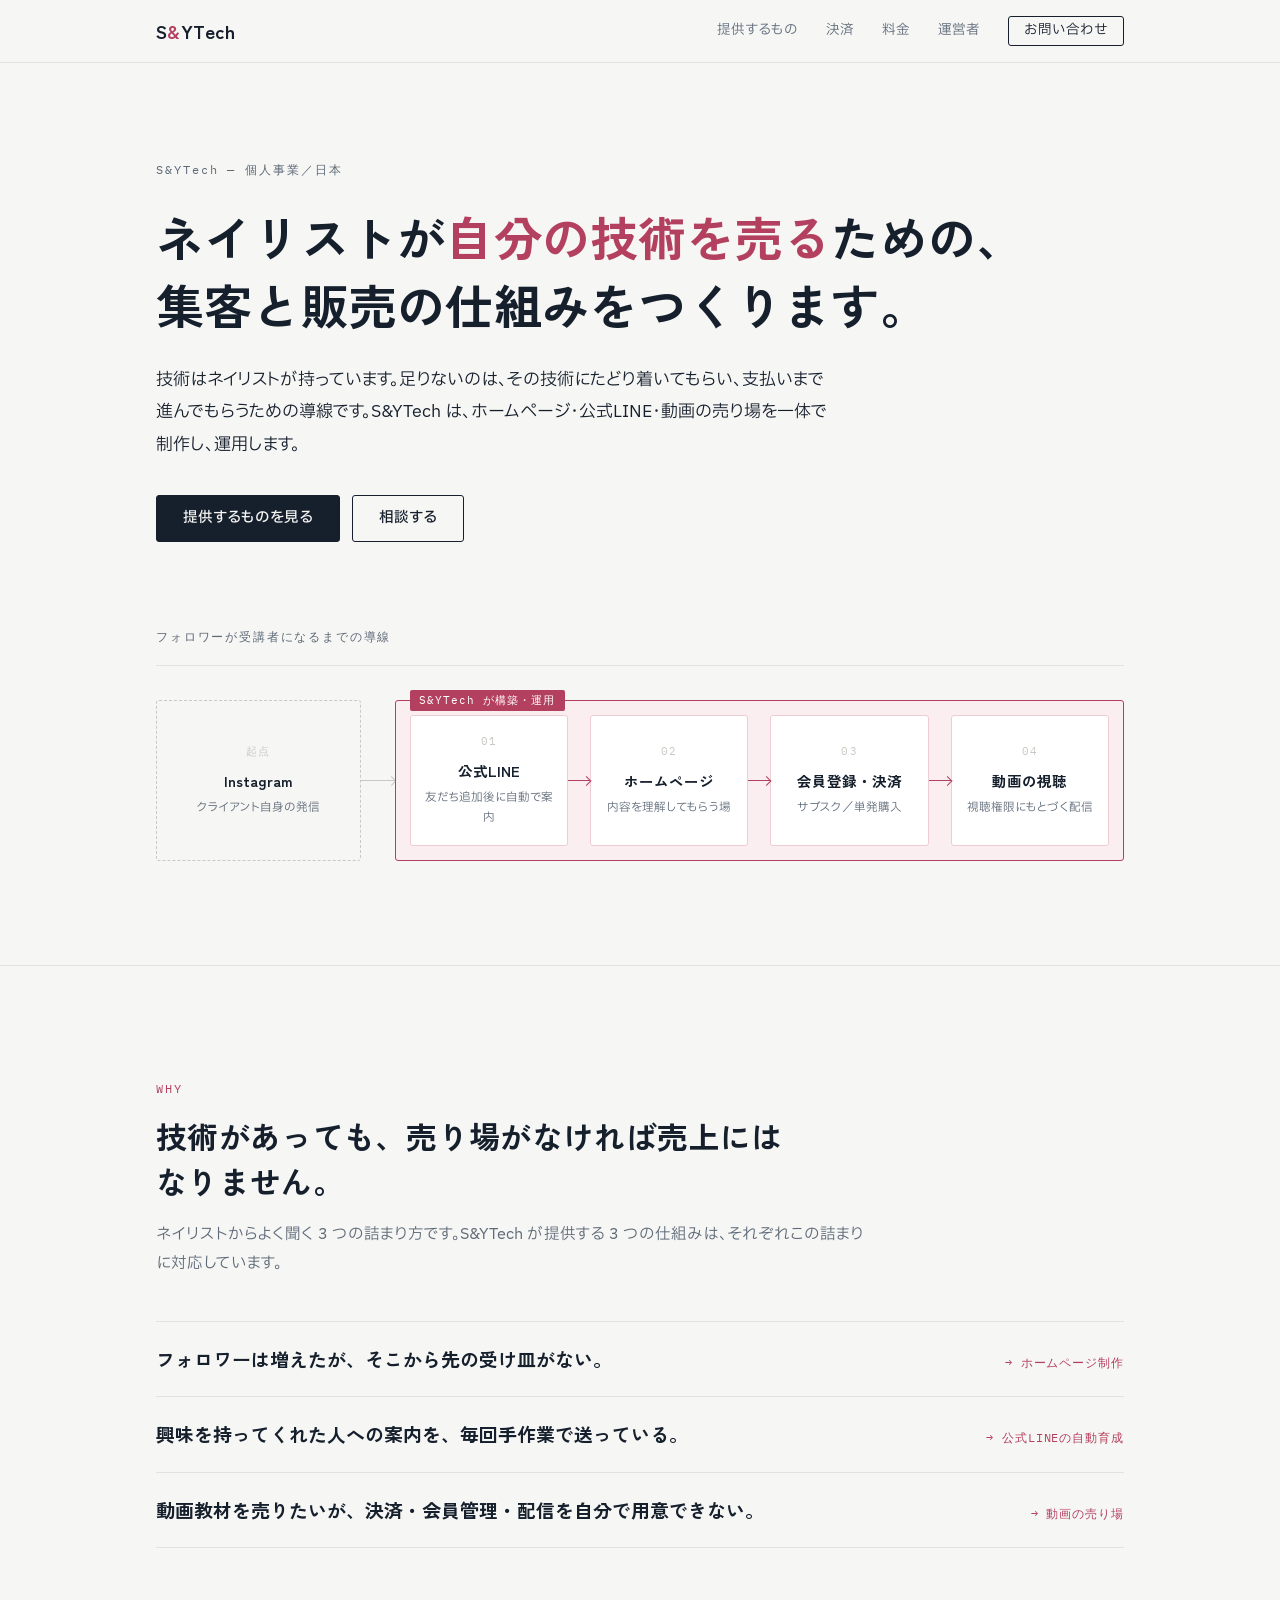
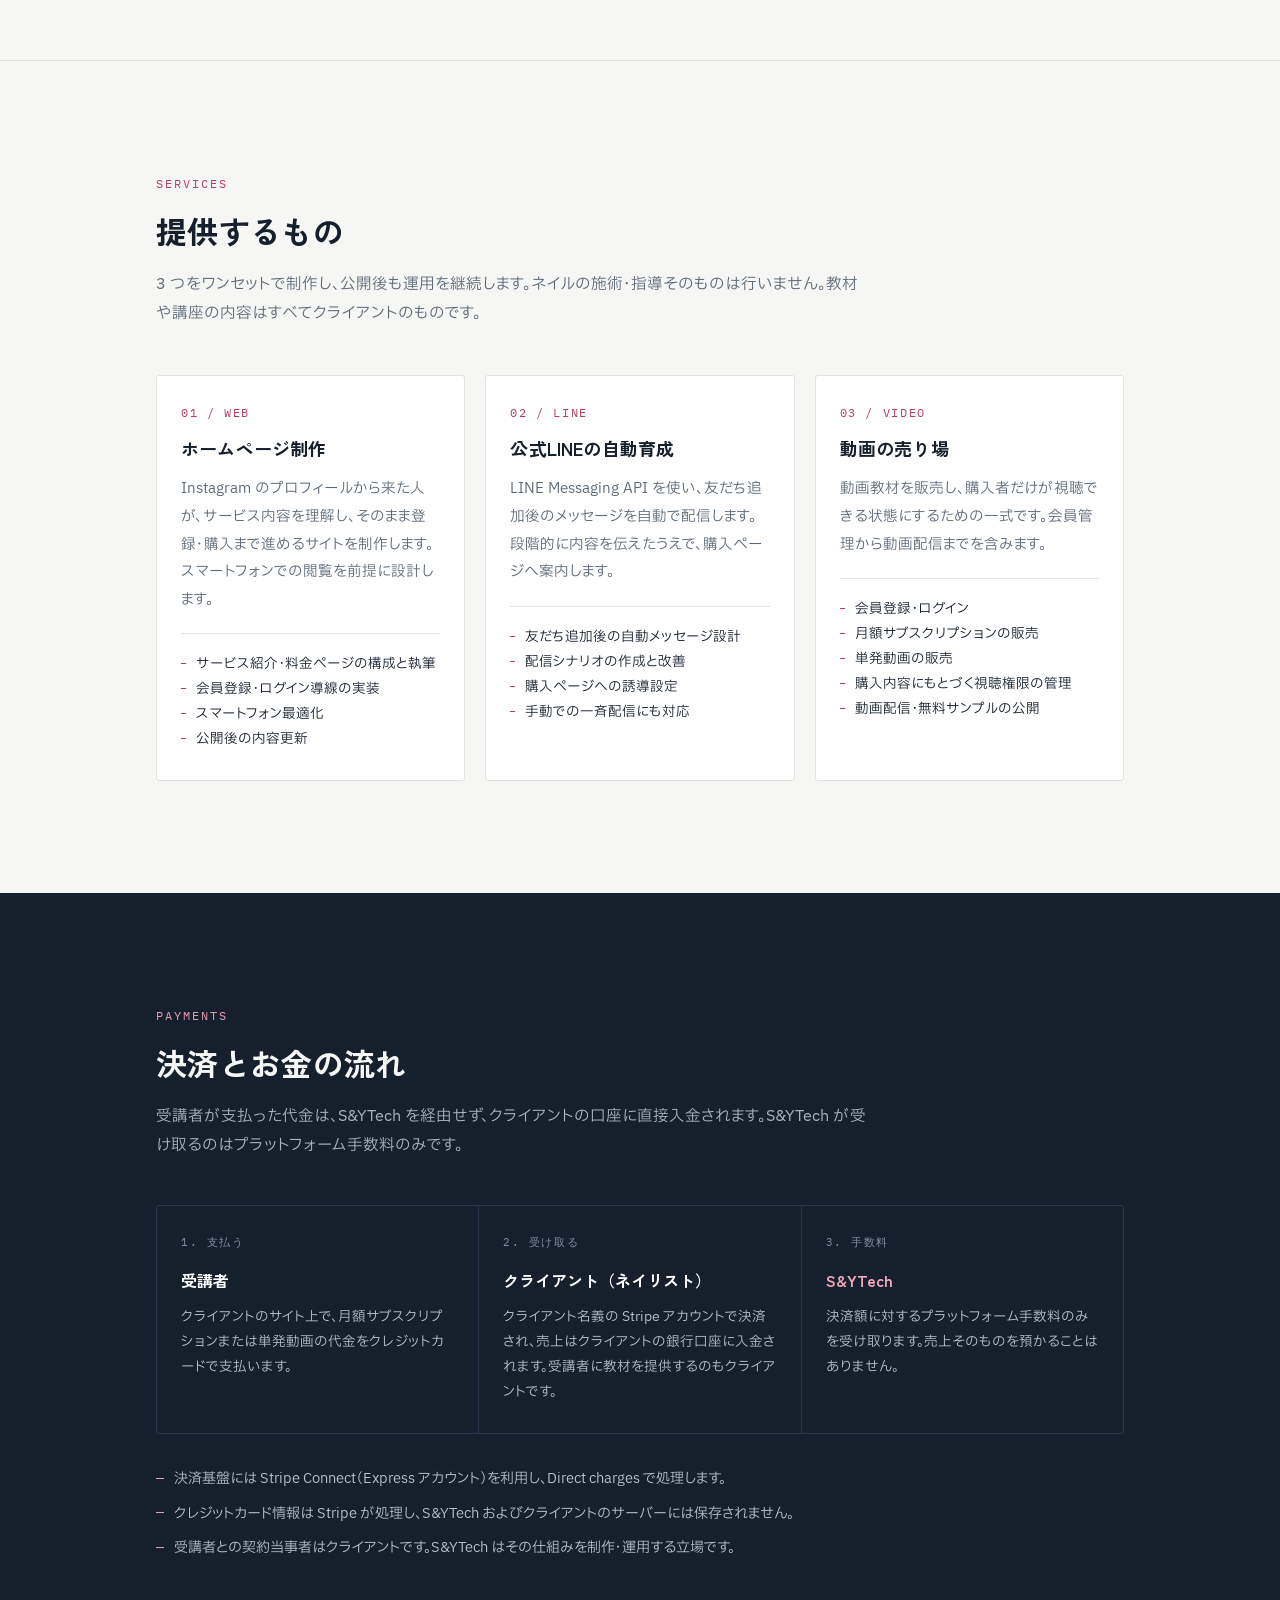
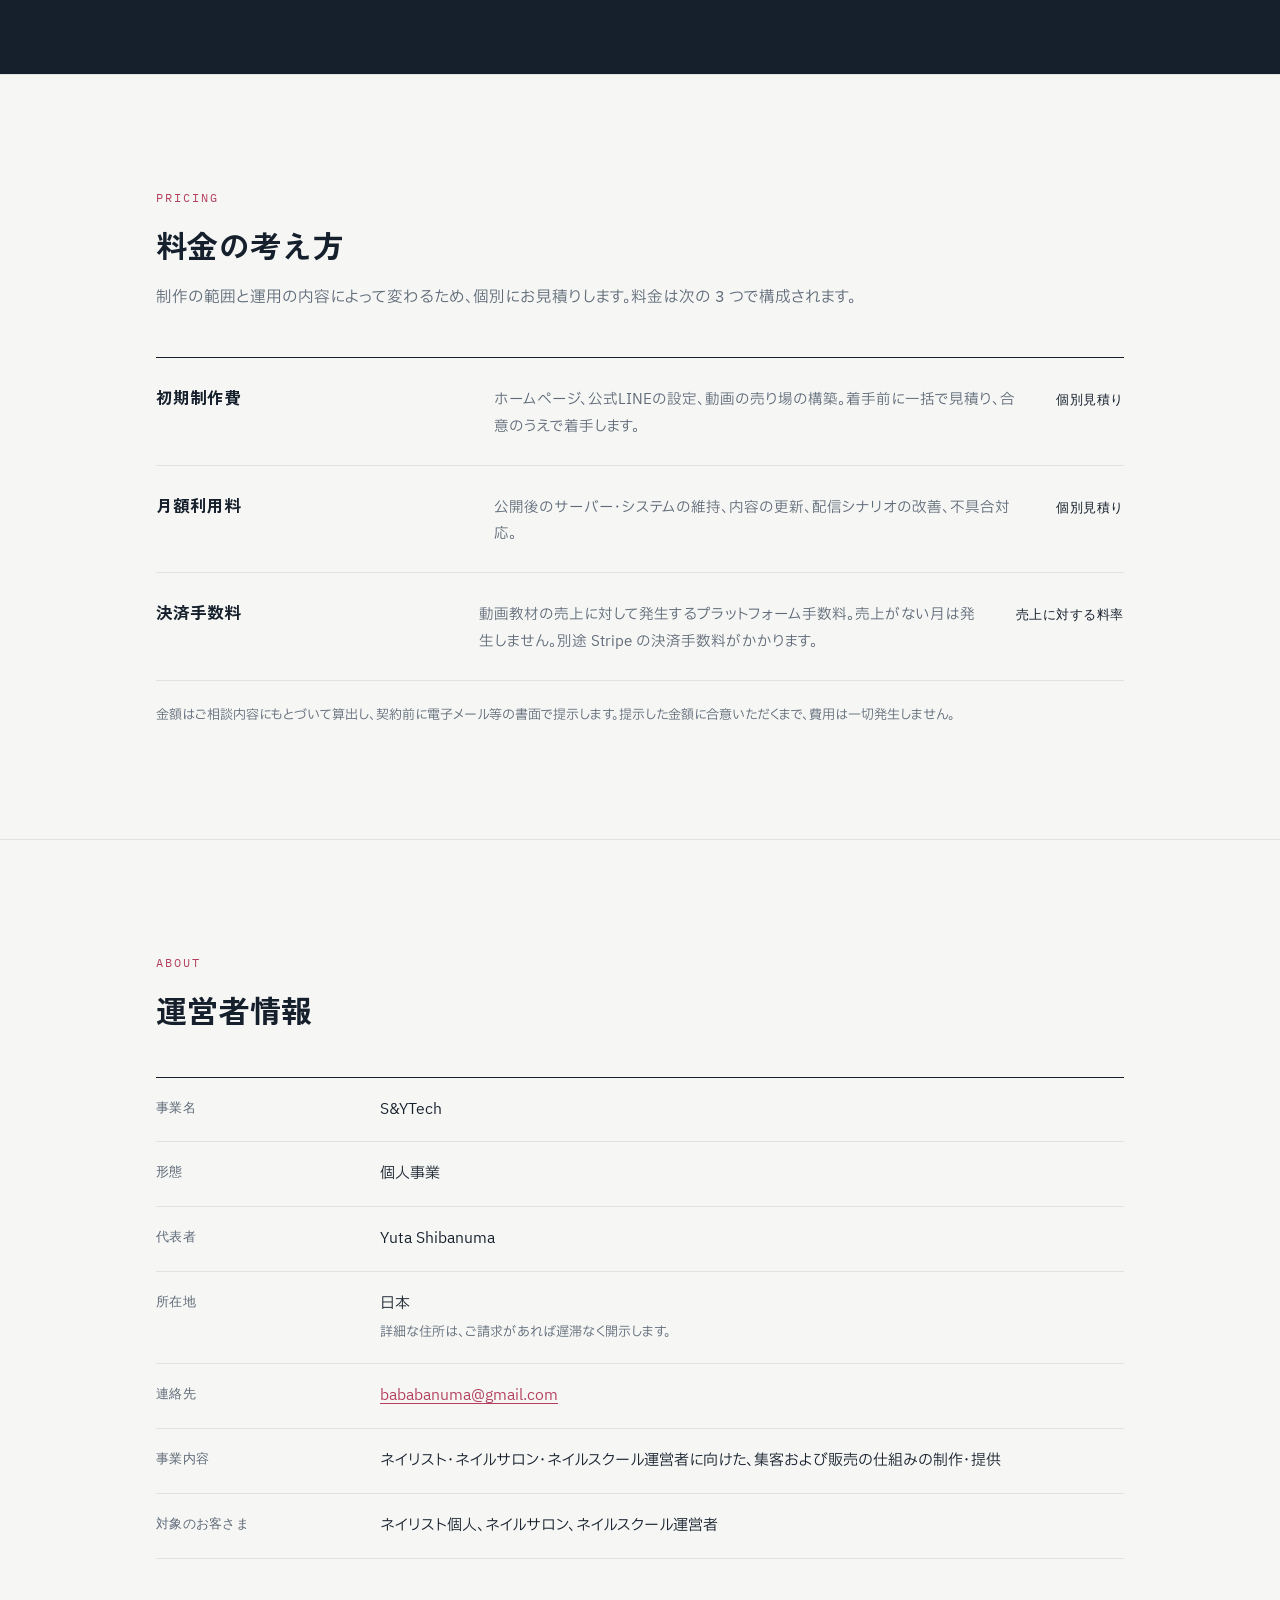
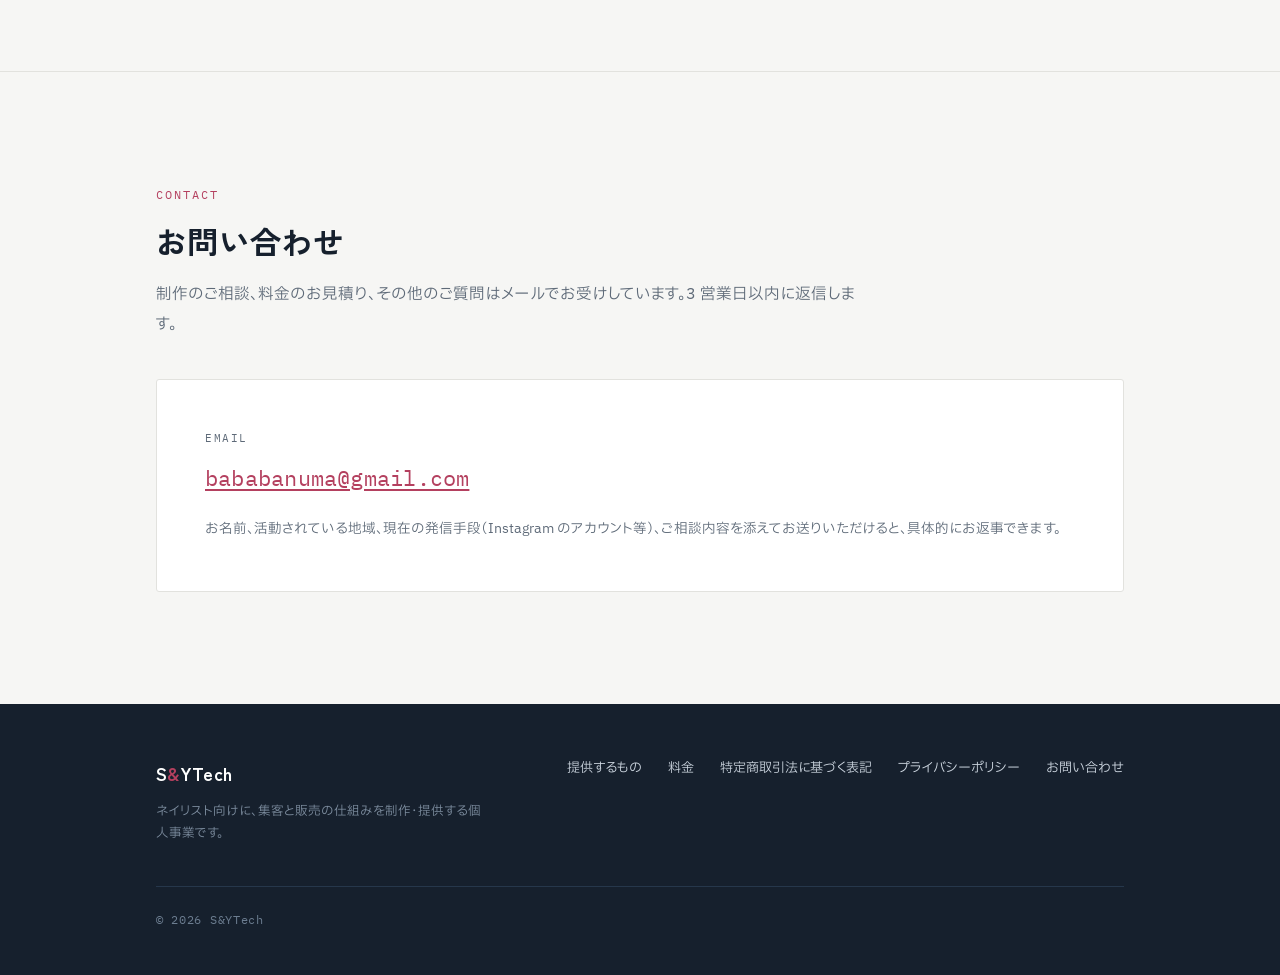
==== index.html @ 807a9acb "feat: S&YTech 事業紹介サイト（Stripe 事業確認用の静的LP） - index.html: ヒーロー／導線図／課題／提供するもの／決済とお金の流れ／料金／運営者／お問い合わせ - t" ====
<!DOCTYPE html>
<html lang="ja">
<head>
<meta charset="UTF-8">
<meta name="viewport" content="width=device-width, initial-scale=1">
<title>S&amp;YTech｜ネイリストのための集客・販売インフラ</title>
<meta name="description" content="S&YTech は、ネイリスト・ネイルサロン・ネイルスクール運営者に向けて、ホームページ制作、公式LINEの自動育成、動画教材の販売基盤をワンセットで提供する個人事業です。">
<meta name="robots" content="index, follow">
<link rel="canonical" href="https://bababanuma-eng.github.io/sytech/">
<meta property="og:type" content="website">
<meta property="og:site_name" content="S&YTech">
<meta property="og:title" content="S&YTech｜ネイリストのための集客・販売インフラ">
<meta property="og:description" content="ホームページ、公式LINEの自動育成、動画教材の売り場。ネイリストが自分の技術を売るための仕組みを制作・運用します。">
<meta property="og:locale" content="ja_JP">
<link rel="icon" href="assets/favicon.svg" type="image/svg+xml">
<link rel="preconnect" href="https://fonts.googleapis.com">
<link rel="preconnect" href="https://fonts.gstatic.com" crossorigin>
<link href="https://fonts.googleapis.com/css2?family=IBM+Plex+Mono:wght@400;500&family=IBM+Plex+Sans+JP:wght@400;500&family=Zen+Kaku+Gothic+New:wght@700&display=swap" rel="stylesheet">
<link rel="stylesheet" href="assets/style.css">
<script>
  // スクロール演出を有効にする印。これが付かない限り .reveal は常に表示される。
  if (!window.matchMedia('(prefers-reduced-motion: reduce)').matches &&
      'IntersectionObserver' in window) {
    document.documentElement.classList.add('js');
  }
</script>
</head>
<body>

<header class="site-header">
  <div class="wrap site-header__inner">
    <a class="mark" href="#top">S<i>&amp;</i>YTech</a>
    <nav class="site-nav">
      <a class="site-nav__hide-sm" href="#services">提供するもの</a>
      <a class="site-nav__hide-sm" href="#payments">決済</a>
      <a class="site-nav__hide-sm" href="#price">料金</a>
      <a class="site-nav__hide-sm" href="#about">運営者</a>
      <a class="site-nav__cta" href="#contact">お問い合わせ</a>
    </nav>
  </div>
</header>

<main id="top">

  <!-- ========== ヒーロー ========== -->
  <section class="section hero">
    <div class="wrap">
      <p class="hero__kicker">S&amp;YTech — 個人事業／日本</p>
      <h1>ネイリストが<em>自分の技術を売る</em>ための、<br>集客と販売の仕組みをつくります。</h1>
      <p class="hero__body">
        技術はネイリストが持っています。足りないのは、その技術にたどり着いてもらい、支払いまで進んでもらうための導線です。S&amp;YTech は、ホームページ・公式LINE・動画の売り場を一体で制作し、運用します。
      </p>
      <div class="hero__actions">
        <a class="btn btn--solid" href="#services">提供するものを見る</a>
        <a class="btn btn--ghost" href="#contact">相談する</a>
      </div>
    </div>
  </section>

  <!-- ========== 導線レール（シグネチャー） ========== -->
  <section class="rail-block">
    <div class="wrap">
      <p class="rail-caption">フォロワーが受講者になるまでの導線</p>
      <div class="rail reveal">

        <div class="node node--outside">
          <span class="node__step">起点</span>
          <span class="node__name">Instagram</span>
          <span class="node__note">クライアント自身の発信</span>
        </div>

        <div class="link" aria-hidden="true"></div>

        <div class="owned">
          <span class="owned__tag">S&amp;YTech が構築・運用</span>

          <div class="node">
            <span class="node__step">01</span>
            <span class="node__name">公式LINE</span>
            <span class="node__note">友だち追加後に自動で案内</span>
          </div>

          <div class="link" aria-hidden="true"></div>

          <div class="node">
            <span class="node__step">02</span>
            <span class="node__name">ホームページ</span>
            <span class="node__note">内容を理解してもらう場</span>
          </div>

          <div class="link" aria-hidden="true"></div>

          <div class="node">
            <span class="node__step">03</span>
            <span class="node__name">会員登録・決済</span>
            <span class="node__note">サブスク／単発購入</span>
          </div>

          <div class="link" aria-hidden="true"></div>

          <div class="node">
            <span class="node__step">04</span>
            <span class="node__name">動画の視聴</span>
            <span class="node__note">視聴権限にもとづく配信</span>
          </div>

        </div>
      </div>
    </div>
  </section>

  <!-- ========== 課題 ========== -->
  <section class="section" id="problems">
    <div class="wrap">
      <span class="eyebrow">Why</span>
      <h2 class="section__title">技術があっても、売り場がなければ売上にはなりません。</h2>
      <p class="section__lead">
        ネイリストからよく聞く 3 つの詰まり方です。S&amp;YTech が提供する 3 つの仕組みは、それぞれこの詰まりに対応しています。
      </p>

      <div class="problems">
        <div class="problem">
          <p class="problem__voice">フォロワーは増えたが、そこから先の受け皿がない。</p>
          <p class="problem__answer">→ ホームページ制作</p>
        </div>
        <div class="problem">
          <p class="problem__voice">興味を持ってくれた人への案内を、毎回手作業で送っている。</p>
          <p class="problem__answer">→ 公式LINEの自動育成</p>
        </div>
        <div class="problem">
          <p class="problem__voice">動画教材を売りたいが、決済・会員管理・配信を自分で用意できない。</p>
          <p class="problem__answer">→ 動画の売り場</p>
        </div>
      </div>
    </div>
  </section>

  <!-- ========== 提供するもの ========== -->
  <section class="section" id="services">
    <div class="wrap">
      <span class="eyebrow">Services</span>
      <h2 class="section__title">提供するもの</h2>
      <p class="section__lead">
        3 つをワンセットで制作し、公開後も運用を継続します。ネイルの施術・指導そのものは行いません。教材や講座の内容はすべてクライアントのものです。
      </p>

      <div class="services">

        <article class="service reveal">
          <span class="service__no">01 / WEB</span>
          <h3 class="service__name">ホームページ制作</h3>
          <p class="service__desc">
            Instagram のプロフィールから来た人が、サービス内容を理解し、そのまま登録・購入まで進めるサイトを制作します。スマートフォンでの閲覧を前提に設計します。
          </p>
          <ul class="service__list">
            <li>サービス紹介・料金ページの構成と執筆</li>
            <li>会員登録・ログイン導線の実装</li>
            <li>スマートフォン最適化</li>
            <li>公開後の内容更新</li>
          </ul>
        </article>

        <article class="service reveal">
          <span class="service__no">02 / LINE</span>
          <h3 class="service__name">公式LINEの自動育成</h3>
          <p class="service__desc">
            LINE Messaging API を使い、友だち追加後のメッセージを自動で配信します。段階的に内容を伝えたうえで、購入ページへ案内します。
          </p>
          <ul class="service__list">
            <li>友だち追加後の自動メッセージ設計</li>
            <li>配信シナリオの作成と改善</li>
            <li>購入ページへの誘導設定</li>
            <li>手動での一斉配信にも対応</li>
          </ul>
        </article>

        <article class="service reveal">
          <span class="service__no">03 / VIDEO</span>
          <h3 class="service__name">動画の売り場</h3>
          <p class="service__desc">
            動画教材を販売し、購入者だけが視聴できる状態にするための一式です。会員管理から動画配信までを含みます。
          </p>
          <ul class="service__list">
            <li>会員登録・ログイン</li>
            <li>月額サブスクリプションの販売</li>
            <li>単発動画の販売</li>
            <li>購入内容にもとづく視聴権限の管理</li>
            <li>動画配信・無料サンプルの公開</li>
          </ul>
        </article>

      </div>
    </div>
  </section>

  <!-- ========== 決済とお金の流れ ========== -->
  <section class="section section--dark" id="payments">
    <div class="wrap">
      <span class="eyebrow">Payments</span>
      <h2 class="section__title">決済とお金の流れ</h2>
      <p class="section__lead">
        受講者が支払った代金は、S&amp;YTech を経由せず、クライアントの口座に直接入金されます。S&amp;YTech が受け取るのはプラットフォーム手数料のみです。
      </p>

      <div class="flow">
        <div class="flow__cell">
          <p class="flow__label">1. 支払う</p>
          <p class="flow__head">受講者</p>
          <p class="flow__text">クライアントのサイト上で、月額サブスクリプションまたは単発動画の代金をクレジットカードで支払います。</p>
        </div>
        <div class="flow__cell">
          <p class="flow__label">2. 受け取る</p>
          <p class="flow__head">クライアント（ネイリスト）</p>
          <p class="flow__text">クライアント名義の Stripe アカウントで決済され、売上はクライアントの銀行口座に入金されます。受講者に教材を提供するのもクライアントです。</p>
        </div>
        <div class="flow__cell flow__cell--accent">
          <p class="flow__label">3. 手数料</p>
          <p class="flow__head">S&amp;YTech</p>
          <p class="flow__text">決済額に対するプラットフォーム手数料のみを受け取ります。売上そのものを預かることはありません。</p>
        </div>
      </div>

      <ul class="notes">
        <li>決済基盤には Stripe Connect（Express アカウント）を利用し、Direct charges で処理します。</li>
        <li>クレジットカード情報は Stripe が処理し、S&amp;YTech およびクライアントのサーバーには保存されません。</li>
        <li>受講者との契約当事者はクライアントです。S&amp;YTech はその仕組みを制作・運用する立場です。</li>
      </ul>
    </div>
  </section>

  <!-- ========== 料金 ========== -->
  <section class="section" id="price">
    <div class="wrap">
      <span class="eyebrow">Pricing</span>
      <h2 class="section__title">料金の考え方</h2>
      <p class="section__lead">
        制作の範囲と運用の内容によって変わるため、個別にお見積りします。料金は次の 3 つで構成されます。
      </p>

      <div class="price-table">
        <div class="price-row">
          <p class="price-row__name">初期制作費</p>
          <p class="price-row__desc">ホームページ、公式LINEの設定、動画の売り場の構築。着手前に一括で見積り、合意のうえで着手します。</p>
          <p class="price-row__amount">個別見積り</p>
        </div>
        <div class="price-row">
          <p class="price-row__name">月額利用料</p>
          <p class="price-row__desc">公開後のサーバー・システムの維持、内容の更新、配信シナリオの改善、不具合対応。</p>
          <p class="price-row__amount">個別見積り</p>
        </div>
        <div class="price-row">
          <p class="price-row__name">決済手数料</p>
          <p class="price-row__desc">動画教材の売上に対して発生するプラットフォーム手数料。売上がない月は発生しません。別途 Stripe の決済手数料がかかります。</p>
          <p class="price-row__amount">売上に対する料率</p>
        </div>
      </div>

      <p class="fineprint">
        金額はご相談内容にもとづいて算出し、契約前に電子メール等の書面で提示します。提示した金額に合意いただくまで、費用は一切発生しません。
      </p>
    </div>
  </section>

  <!-- ========== 運営者情報 ========== -->
  <section class="section" id="about">
    <div class="wrap">
      <span class="eyebrow">About</span>
      <h2 class="section__title">運営者情報</h2>

      <dl class="deflist">
        <div class="deflist__row">
          <dt>事業名</dt>
          <dd>S&amp;YTech</dd>
        </div>
        <div class="deflist__row">
          <dt>形態</dt>
          <dd>個人事業</dd>
        </div>
        <div class="deflist__row">
          <dt>代表者</dt>
          <dd>Yuta Shibanuma</dd>
        </div>
        <div class="deflist__row">
          <dt>所在地</dt>
          <dd>日本<br><span style="font-size:13px;color:var(--muted)">詳細な住所は、ご請求があれば遅滞なく開示します。</span></dd>
        </div>
        <div class="deflist__row">
          <dt>連絡先</dt>
          <dd><a href="mailto:bababanuma@gmail.com">bababanuma@gmail.com</a></dd>
        </div>
        <div class="deflist__row">
          <dt>事業内容</dt>
          <dd>ネイリスト・ネイルサロン・ネイルスクール運営者に向けた、集客および販売の仕組みの制作・提供</dd>
        </div>
        <div class="deflist__row">
          <dt>対象のお客さま</dt>
          <dd>ネイリスト個人、ネイルサロン、ネイルスクール運営者</dd>
        </div>
      </dl>
    </div>
  </section>

  <!-- ========== お問い合わせ ========== -->
  <section class="section" id="contact">
    <div class="wrap">
      <span class="eyebrow">Contact</span>
      <h2 class="section__title">お問い合わせ</h2>
      <p class="section__lead">
        制作のご相談、料金のお見積り、その他のご質問はメールでお受けしています。3 営業日以内に返信します。
      </p>

      <div class="contact">
        <p class="contact__label">EMAIL</p>
        <a class="contact__mail" href="mailto:bababanuma@gmail.com?subject=%EF%BC%BBS%26YTech%EF%BC%BD%E3%81%8A%E5%95%8F%E3%81%84%E5%90%88%E3%82%8F%E3%81%9B">bababanuma@gmail.com</a>
        <p class="contact__note">
          お名前、活動されている地域、現在の発信手段（Instagram のアカウント等）、ご相談内容を添えてお送りいただけると、具体的にお返事できます。
        </p>
      </div>
    </div>
  </section>

</main>

<footer class="site-footer">
  <div class="wrap">
    <div class="site-footer__inner">
      <div>
        <span class="mark" style="color:#fff">S<i>&amp;</i>YTech</span>
        <p class="site-footer__desc">ネイリスト向けに、集客と販売の仕組みを制作・提供する個人事業です。</p>
      </div>
      <nav class="footer-nav">
        <a href="#services">提供するもの</a>
        <a href="#price">料金</a>
        <a href="tokushoho.html">特定商取引法に基づく表記</a>
        <a href="privacy.html">プライバシーポリシー</a>
        <a href="mailto:bababanuma@gmail.com">お問い合わせ</a>
      </nav>
    </div>
    <p class="copyright">© 2026 S&amp;YTech</p>
  </div>
</footer>

<script>
(function () {
  if (!document.documentElement.classList.contains('js')) return;

  var targets = document.querySelectorAll('.reveal');
  var showAll = function () {
    targets.forEach(function (el) { el.classList.add('is-in'); });
  };

  var io = new IntersectionObserver(function (entries) {
    entries.forEach(function (entry) {
      if (entry.isIntersecting) {
        entry.target.classList.add('is-in');
        io.unobserve(entry.target);
      }
    });
  }, { rootMargin: '0px 0px -10% 0px' });
  targets.forEach(function (el) { io.observe(el); });

  // 観測が働かない環境でも 2 秒後には必ず表示する。
  setTimeout(showAll, 2000);
})();
</script>

</body>
</html>
---- assets/style.css ----
/* S&YTech — 事業紹介サイト
   Palette : ink / paper / lacquer
   Type    : Zen Kaku Gothic New (display) + IBM Plex Sans JP (body) + IBM Plex Mono (labels)
   ------------------------------------------------------------------ */

:root {
  --ink: #16202d;
  --ink-2: #26374b;
  --paper: #f6f6f4;
  --white: #ffffff;
  --accent: #b4405f;
  --accent-tint: #faeef1;
  --muted: #5e6a78;
  --line: #e2e2de;
  --line-strong: #c9c9c3;

  --display: "Zen Kaku Gothic New", "Hiragino Kaku Gothic ProN", "Yu Gothic",
    sans-serif;
  --body: "IBM Plex Sans JP", "Hiragino Kaku Gothic ProN", "Yu Gothic",
    sans-serif;
  --mono: "IBM Plex Mono", ui-monospace, "SFMono-Regular", monospace;

  --wrap: 1080px;
  --gutter: clamp(20px, 5vw, 56px);
  --radius: 3px;
}

* {
  box-sizing: border-box;
}

html {
  scroll-behavior: smooth;
}

body {
  margin: 0;
  background: var(--paper);
  color: var(--ink);
  font-family: var(--body);
  font-size: 16px;
  line-height: 1.9;
  font-feature-settings: "palt" 1;
  -webkit-font-smoothing: antialiased;
  text-size-adjust: 100%;
}

img {
  max-width: 100%;
}

a {
  color: var(--accent);
  text-underline-offset: 3px;
}

a:focus-visible,
button:focus-visible {
  outline: 2px solid var(--accent);
  outline-offset: 3px;
}

h1,
h2,
h3 {
  font-family: var(--display);
  font-weight: 700;
  line-height: 1.45;
  margin: 0;
  letter-spacing: 0.01em;
}

p {
  margin: 0;
}

.wrap {
  width: 100%;
  max-width: var(--wrap);
  margin-inline: auto;
  padding-inline: var(--gutter);
}

/* ---------- wordmark / header ---------- */

.mark {
  font-family: var(--display);
  font-weight: 700;
  font-size: 19px;
  letter-spacing: 0.02em;
  color: var(--ink);
  text-decoration: none;
  white-space: nowrap;
}

.mark i {
  font-style: normal;
  color: var(--accent);
}

.site-header {
  position: sticky;
  top: 0;
  z-index: 20;
  background: rgba(246, 246, 244, 0.92);
  backdrop-filter: blur(8px);
  border-bottom: 1px solid var(--line);
}

.site-header__inner {
  display: flex;
  align-items: center;
  justify-content: space-between;
  gap: 20px;
  height: 62px;
}

.site-nav {
  display: flex;
  align-items: center;
  gap: clamp(14px, 2.4vw, 28px);
}

.site-nav a {
  font-size: 13.5px;
  color: var(--muted);
  text-decoration: none;
}

.site-nav a:hover {
  color: var(--ink);
}

.site-nav .site-nav__cta {
  color: var(--ink);
  border: 1px solid var(--ink);
  border-radius: var(--radius);
  padding: 7px 15px;
  line-height: 1;
}

.site-nav .site-nav__cta:hover {
  background: var(--ink);
  color: var(--paper);
}

@media (max-width: 640px) {
  .site-nav__hide-sm {
    display: none;
  }
}

/* ---------- section shell ---------- */

.section {
  padding-block: clamp(64px, 9vw, 112px);
  border-top: 1px solid var(--line);
}

.eyebrow {
  font-family: var(--mono);
  font-size: 11.5px;
  letter-spacing: 0.18em;
  text-transform: uppercase;
  color: var(--accent);
  margin-bottom: 14px;
  display: block;
}

.section__title {
  font-size: clamp(23px, 3.4vw, 31px);
  max-width: 24em;
  word-break: auto-phrase;
}

.section__lead {
  margin-top: 16px;
  max-width: 46em;
  color: var(--muted);
  font-size: 15.5px;
}

/* ---------- hero ---------- */

.hero {
  padding-block: clamp(56px, 8vw, 96px) clamp(52px, 7vw, 84px);
  border-top: none;
}

.hero__kicker {
  font-family: var(--mono);
  font-size: 12px;
  letter-spacing: 0.16em;
  color: var(--muted);
  margin-bottom: 20px;
}

.hero h1 {
  font-size: clamp(27px, 5.2vw, 48px);
  line-height: 1.42;
  letter-spacing: 0.005em;
  max-width: 21em;
  word-break: auto-phrase;
}

.hero h1 em {
  font-style: normal;
  color: var(--accent);
}

.hero__body {
  margin-top: 26px;
  max-width: 40em;
  font-size: clamp(15px, 1.6vw, 17px);
}

.hero__actions {
  margin-top: 34px;
  display: flex;
  flex-wrap: wrap;
  gap: 12px;
}

.btn {
  display: inline-block;
  font-family: var(--body);
  font-size: 14.5px;
  font-weight: 500;
  line-height: 1;
  padding: 15px 26px;
  border-radius: var(--radius);
  text-decoration: none;
  border: 1px solid var(--ink);
  transition: background 0.18s ease, color 0.18s ease;
}

.btn--solid {
  background: var(--ink);
  color: var(--paper);
}

.btn--solid:hover {
  background: var(--accent);
  border-color: var(--accent);
}

.btn--ghost {
  background: transparent;
  color: var(--ink);
}

.btn--ghost:hover {
  background: var(--ink);
  color: var(--paper);
}

/* ---------- signature: 導線レール ---------- */

.rail-block {
  padding-bottom: clamp(64px, 9vw, 104px);
}

.rail-caption {
  font-family: var(--mono);
  font-size: 11.5px;
  letter-spacing: 0.16em;
  text-transform: uppercase;
  color: var(--muted);
  padding-bottom: 18px;
  border-bottom: 1px solid var(--line);
  margin-bottom: 34px;
}

.rail {
  display: flex;
  align-items: stretch;
  gap: 0;
}

.node {
  flex: 1 1 0;
  min-width: 0;
  background: var(--white);
  border: 1px solid var(--line);
  border-radius: var(--radius);
  padding: 16px 14px 18px;
  text-align: center;
  display: flex;
  flex-direction: column;
  justify-content: center;
}

.node__step {
  font-family: var(--mono);
  font-size: 10.5px;
  letter-spacing: 0.12em;
  color: var(--line-strong);
  display: block;
  margin-bottom: 8px;
}

.node__name {
  font-family: var(--display);
  font-weight: 700;
  font-size: 14.5px;
  line-height: 1.5;
  display: block;
}

.node__note {
  display: block;
  font-size: 11.5px;
  line-height: 1.7;
  color: var(--muted);
  margin-top: 6px;
}

.node--outside {
  background: transparent;
  border-style: dashed;
  border-color: var(--line-strong);
}

.link {
  flex: 0 0 34px;
  position: relative;
  align-self: center;
  height: 1px;
  background: var(--line-strong);
}

.link::after {
  content: "";
  position: absolute;
  right: 0;
  top: 50%;
  width: 6px;
  height: 6px;
  border-top: 1px solid var(--line-strong);
  border-right: 1px solid var(--line-strong);
  transform: translateY(-50%) rotate(45deg);
}

.owned {
  flex: 4 1 0;
  min-width: 0;
  display: flex;
  align-items: stretch;
  gap: 0;
  position: relative;
  border: 1px solid var(--accent);
  border-radius: var(--radius);
  background: var(--accent-tint);
  padding: 14px;
}

.owned__tag {
  position: absolute;
  top: -11px;
  left: 14px;
  background: var(--accent);
  color: #fff;
  font-family: var(--mono);
  font-size: 10.5px;
  letter-spacing: 0.1em;
  line-height: 1;
  padding: 5px 9px;
  border-radius: 2px;
}

.owned .link {
  background: var(--accent);
  flex-basis: 22px;
}

.owned .link::after {
  border-color: var(--accent);
}

.owned .node {
  border-color: #eccdd6;
}

@media (max-width: 800px) {
  .rail,
  .owned {
    flex-direction: column;
  }
  .owned {
    padding: 26px 14px 14px;
    gap: 0;
  }
  .owned__tag {
    left: 14px;
    top: -10px;
  }
  .link {
    flex-basis: 26px;
    width: 1px;
    height: 26px;
    align-self: center;
    background: var(--line-strong);
  }
  .owned .link {
    flex-basis: 20px;
    height: 20px;
    width: 1px;
  }
  .link::after {
    right: 50%;
    top: auto;
    bottom: 0;
    transform: translateX(50%) rotate(135deg);
  }
  .node {
    padding: 14px 12px;
  }
}

/* ---------- 課題 ---------- */

.problems {
  margin-top: 42px;
  border-top: 1px solid var(--line);
}

.problem {
  display: grid;
  grid-template-columns: 1fr auto;
  gap: 8px 28px;
  align-items: baseline;
  padding: 22px 0;
  border-bottom: 1px solid var(--line);
}

.problem__voice {
  font-family: var(--display);
  font-weight: 700;
  font-size: clamp(16px, 2.1vw, 19px);
  line-height: 1.6;
}

.problem__answer {
  font-family: var(--mono);
  font-size: 11.5px;
  letter-spacing: 0.08em;
  color: var(--accent);
  white-space: nowrap;
}

@media (max-width: 620px) {
  .problem {
    grid-template-columns: 1fr;
  }
  .problem__answer {
    white-space: normal;
  }
}

/* ---------- 提供するもの ---------- */

.services {
  margin-top: 46px;
  display: grid;
  gap: 20px;
  grid-template-columns: repeat(3, 1fr);
}

@media (max-width: 900px) {
  .services {
    grid-template-columns: 1fr;
  }
}

.service {
  background: var(--white);
  border: 1px solid var(--line);
  border-radius: var(--radius);
  padding: 26px 24px 28px;
  display: flex;
  flex-direction: column;
}

.service__no {
  font-family: var(--mono);
  font-size: 11.5px;
  letter-spacing: 0.14em;
  color: var(--accent);
}

.service__name {
  font-size: 18px;
  margin-top: 12px;
}

.service__desc {
  margin-top: 14px;
  font-size: 14.5px;
  line-height: 1.9;
  color: var(--muted);
}

.service__list {
  margin: 20px 0 0;
  padding: 18px 0 0;
  border-top: 1px solid var(--line);
  list-style: none;
  font-size: 13.5px;
  line-height: 1.85;
}

.service__list li {
  padding-left: 15px;
  position: relative;
}

.service__list li::before {
  content: "";
  position: absolute;
  left: 0;
  top: 0.82em;
  width: 5px;
  height: 1px;
  background: var(--accent);
}

/* ---------- 決済（ダーク） ---------- */

.section--dark {
  background: var(--ink);
  color: var(--paper);
  border-top: none;
}

.section--dark .section__lead {
  color: #a9b4c1;
}

.section--dark .eyebrow {
  color: #e79bae;
}

.flow {
  margin-top: 44px;
  display: grid;
  grid-template-columns: repeat(3, 1fr);
  gap: 1px;
  background: var(--ink-2);
  border: 1px solid var(--ink-2);
  border-radius: var(--radius);
  overflow: hidden;
}

@media (max-width: 780px) {
  .flow {
    grid-template-columns: 1fr;
  }
}

.flow__cell {
  background: var(--ink);
  padding: 26px 24px 28px;
}

.flow__label {
  font-family: var(--mono);
  font-size: 11px;
  letter-spacing: 0.14em;
  text-transform: uppercase;
  color: #7e8ea0;
}

.flow__head {
  font-family: var(--display);
  font-weight: 700;
  font-size: 16px;
  margin-top: 12px;
  color: var(--white);
}

.flow__text {
  margin-top: 10px;
  font-size: 13.5px;
  line-height: 1.85;
  color: #b7c1cd;
}

.flow__cell--accent .flow__head {
  color: #f2a7ba;
}

.notes {
  margin: 32px 0 0;
  padding: 0;
  list-style: none;
  font-size: 14px;
  line-height: 1.9;
  color: #b7c1cd;
  max-width: 52em;
}

.notes li {
  padding-left: 18px;
  position: relative;
  margin-top: 8px;
}

.notes li::before {
  content: "";
  position: absolute;
  left: 0;
  top: 0.85em;
  width: 8px;
  height: 1px;
  background: #e79bae;
}

/* ---------- 料金 ---------- */

.price-table {
  margin-top: 44px;
  border-top: 1px solid var(--ink);
}

.price-row {
  display: grid;
  grid-template-columns: 1.1fr 1.9fr auto;
  gap: 10px 28px;
  align-items: baseline;
  padding: 24px 0;
  border-bottom: 1px solid var(--line);
}

.price-row__name {
  font-family: var(--display);
  font-weight: 700;
  font-size: 16.5px;
}

.price-row__desc {
  font-size: 14.5px;
  color: var(--muted);
  line-height: 1.85;
}

.price-row__amount {
  font-family: var(--mono);
  font-size: 13px;
  letter-spacing: 0.04em;
  white-space: nowrap;
  color: var(--ink);
}

@media (max-width: 760px) {
  .price-row {
    grid-template-columns: 1fr;
  }
  .price-row__amount {
    color: var(--accent);
  }
}

.fineprint {
  margin-top: 22px;
  font-size: 13px;
  color: var(--muted);
  line-height: 1.85;
}

/* ---------- 運営者情報 ---------- */

.deflist {
  margin: 44px 0 0;
  border-top: 1px solid var(--ink);
}

.deflist__row {
  display: grid;
  grid-template-columns: 200px 1fr;
  gap: 6px 24px;
  padding: 18px 0;
  border-bottom: 1px solid var(--line);
}

.deflist__row dt {
  font-size: 13px;
  font-weight: 500;
  color: var(--muted);
  font-family: var(--mono);
  letter-spacing: 0.02em;
}

.deflist__row dd {
  margin: 0;
  font-size: 15px;
  line-height: 1.85;
}

@media (max-width: 700px) {
  .deflist__row {
    grid-template-columns: 1fr;
  }
}

/* ---------- お問い合わせ ---------- */

.contact {
  background: var(--white);
  border: 1px solid var(--line);
  border-radius: var(--radius);
  margin-top: 40px;
  padding: clamp(28px, 4.5vw, 48px);
}

.contact__label {
  font-family: var(--mono);
  font-size: 11px;
  letter-spacing: 0.14em;
  color: var(--muted);
}

.contact__mail {
  font-family: var(--mono);
  font-size: clamp(16px, 2.6vw, 22px);
  letter-spacing: 0.01em;
  word-break: break-all;
  display: inline-block;
  margin-top: 8px;
}

.contact__note {
  margin-top: 18px;
  font-size: 13.5px;
  color: var(--muted);
}

/* ---------- footer ---------- */

.site-footer {
  background: var(--ink);
  color: #9fabb8;
  padding-block: 52px 44px;
}

.site-footer__inner {
  display: flex;
  flex-wrap: wrap;
  gap: 24px 40px;
  justify-content: space-between;
  align-items: flex-start;
}

.site-footer .mark {
  color: var(--white);
  font-size: 18px;
}

.site-footer__desc {
  font-size: 12.5px;
  margin-top: 10px;
  color: #7e8ea0;
  max-width: 26em;
  line-height: 1.8;
}

.footer-nav {
  display: flex;
  flex-wrap: wrap;
  gap: 10px 26px;
  font-size: 13px;
}

.footer-nav a {
  color: #cdd6e0;
  text-decoration: none;
}

.footer-nav a:hover {
  color: var(--white);
  text-decoration: underline;
}

.copyright {
  margin-top: 40px;
  padding-top: 22px;
  border-top: 1px solid var(--ink-2);
  font-family: var(--mono);
  font-size: 11.5px;
  letter-spacing: 0.06em;
  color: #6c7d90;
}

/* ---------- 下層ページ ---------- */

.page-head {
  padding-block: clamp(48px, 7vw, 84px) clamp(28px, 4vw, 44px);
}

.page-head h1 {
  font-size: clamp(24px, 4vw, 34px);
  margin-top: 12px;
}

.page-head__updated {
  margin-top: 14px;
  font-family: var(--mono);
  font-size: 12px;
  color: var(--muted);
}

.legal {
  padding-bottom: clamp(64px, 9vw, 104px);
}

.legal h2,
.legal p,
.legal ul,
.legal ol {
  max-width: 48em;
}

.legal h2 {
  font-size: 17px;
  margin-top: 40px;
  padding-bottom: 10px;
  border-bottom: 1px solid var(--line);
}

.legal h2:first-child {
  margin-top: 0;
}

.legal p,
.legal ul,
.legal ol {
  font-size: 14.5px;
  line-height: 1.95;
  margin-top: 14px;
}

.legal ul,
.legal ol {
  padding-left: 1.3em;
}

.legal li {
  margin-top: 6px;
}

.back-link {
  display: inline-block;
  margin-top: 48px;
  font-size: 13.5px;
  font-family: var(--mono);
  letter-spacing: 0.04em;
}

/* ---------- motion ---------- */

/* 既定では常に表示。JS が動いた場合のみ、隠してからフェードインさせる。
   スクリプトが失敗しても内容が消えないようにするため。 */
.js .reveal {
  opacity: 0;
  transform: translateY(14px);
  transition: opacity 0.6s ease, transform 0.6s ease;
}

.js .reveal.is-in {
  opacity: 1;
  transform: none;
}

@media (prefers-reduced-motion: reduce) {
  html {
    scroll-behavior: auto;
  }
  .js .reveal {
    opacity: 1;
    transform: none;
    transition: none;
  }
  * {
    animation-duration: 0.001ms !important;
    transition-duration: 0.001ms !important;
  }
}
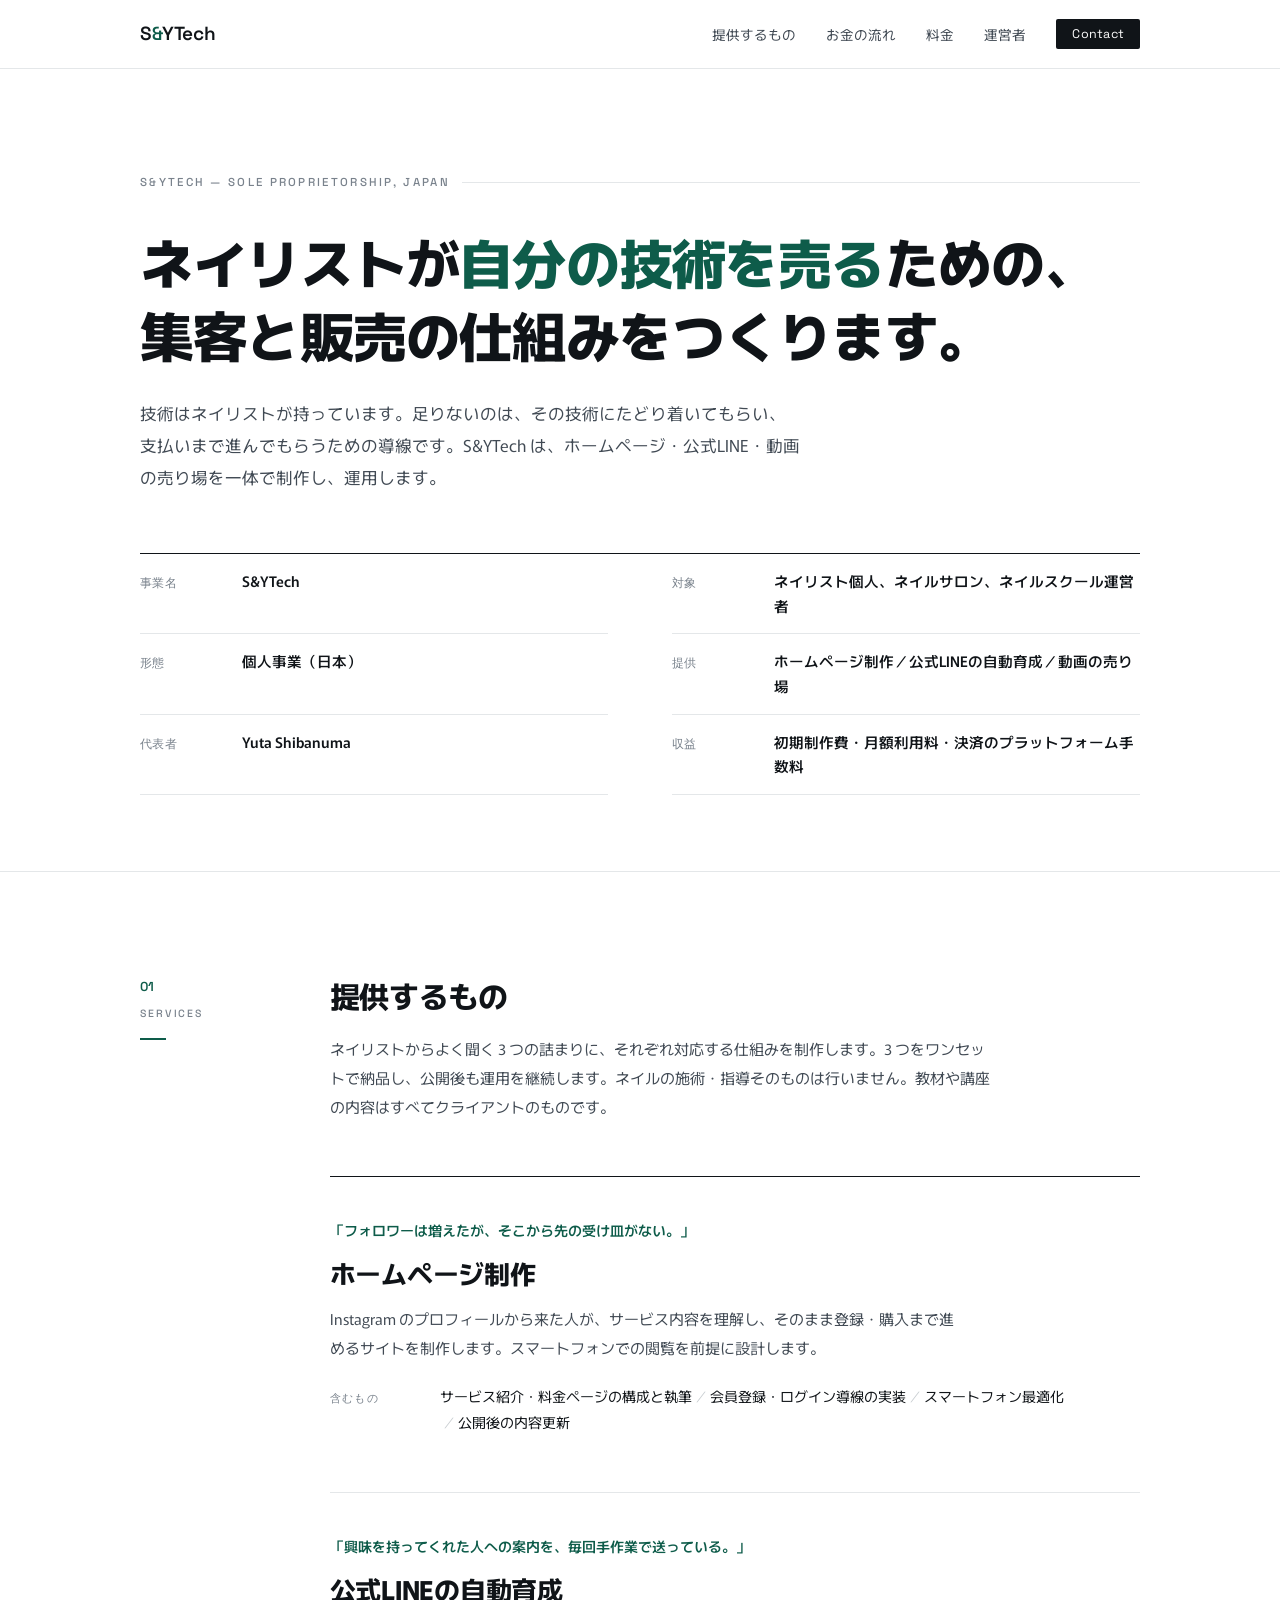
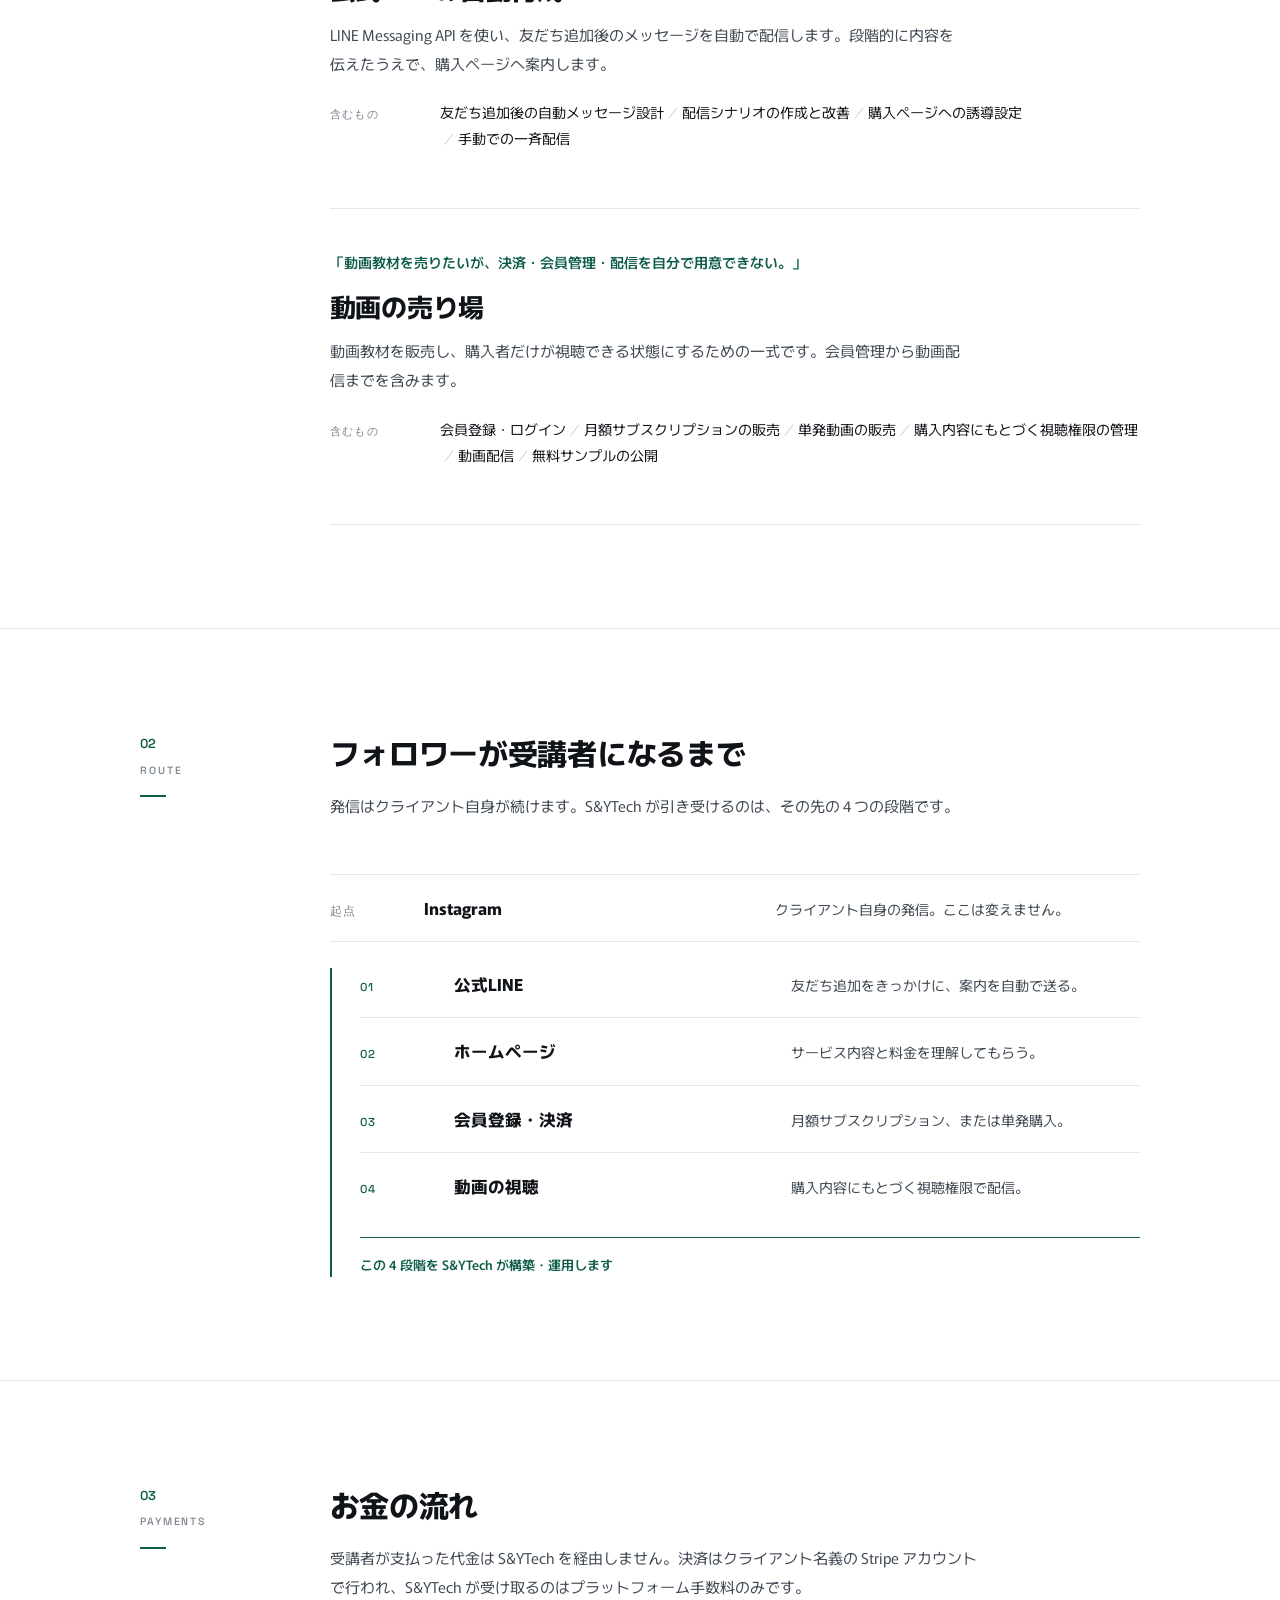
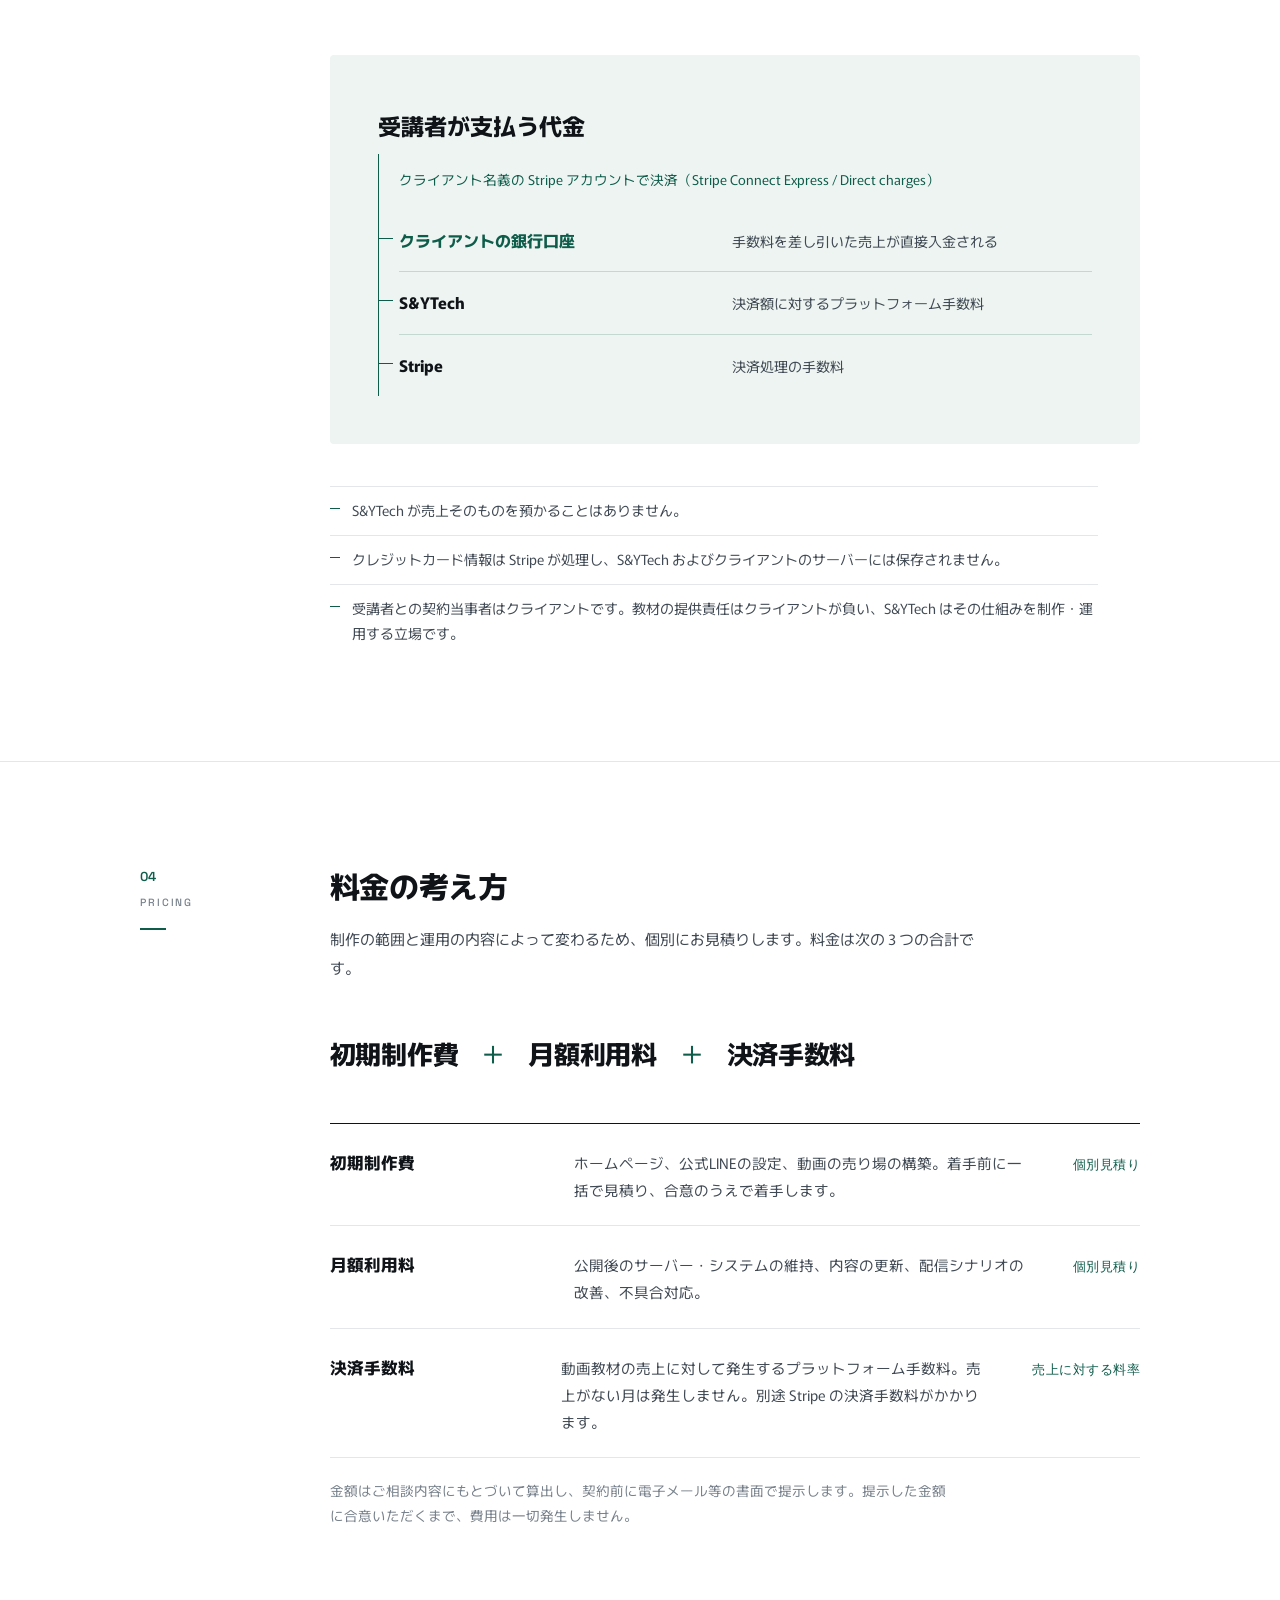
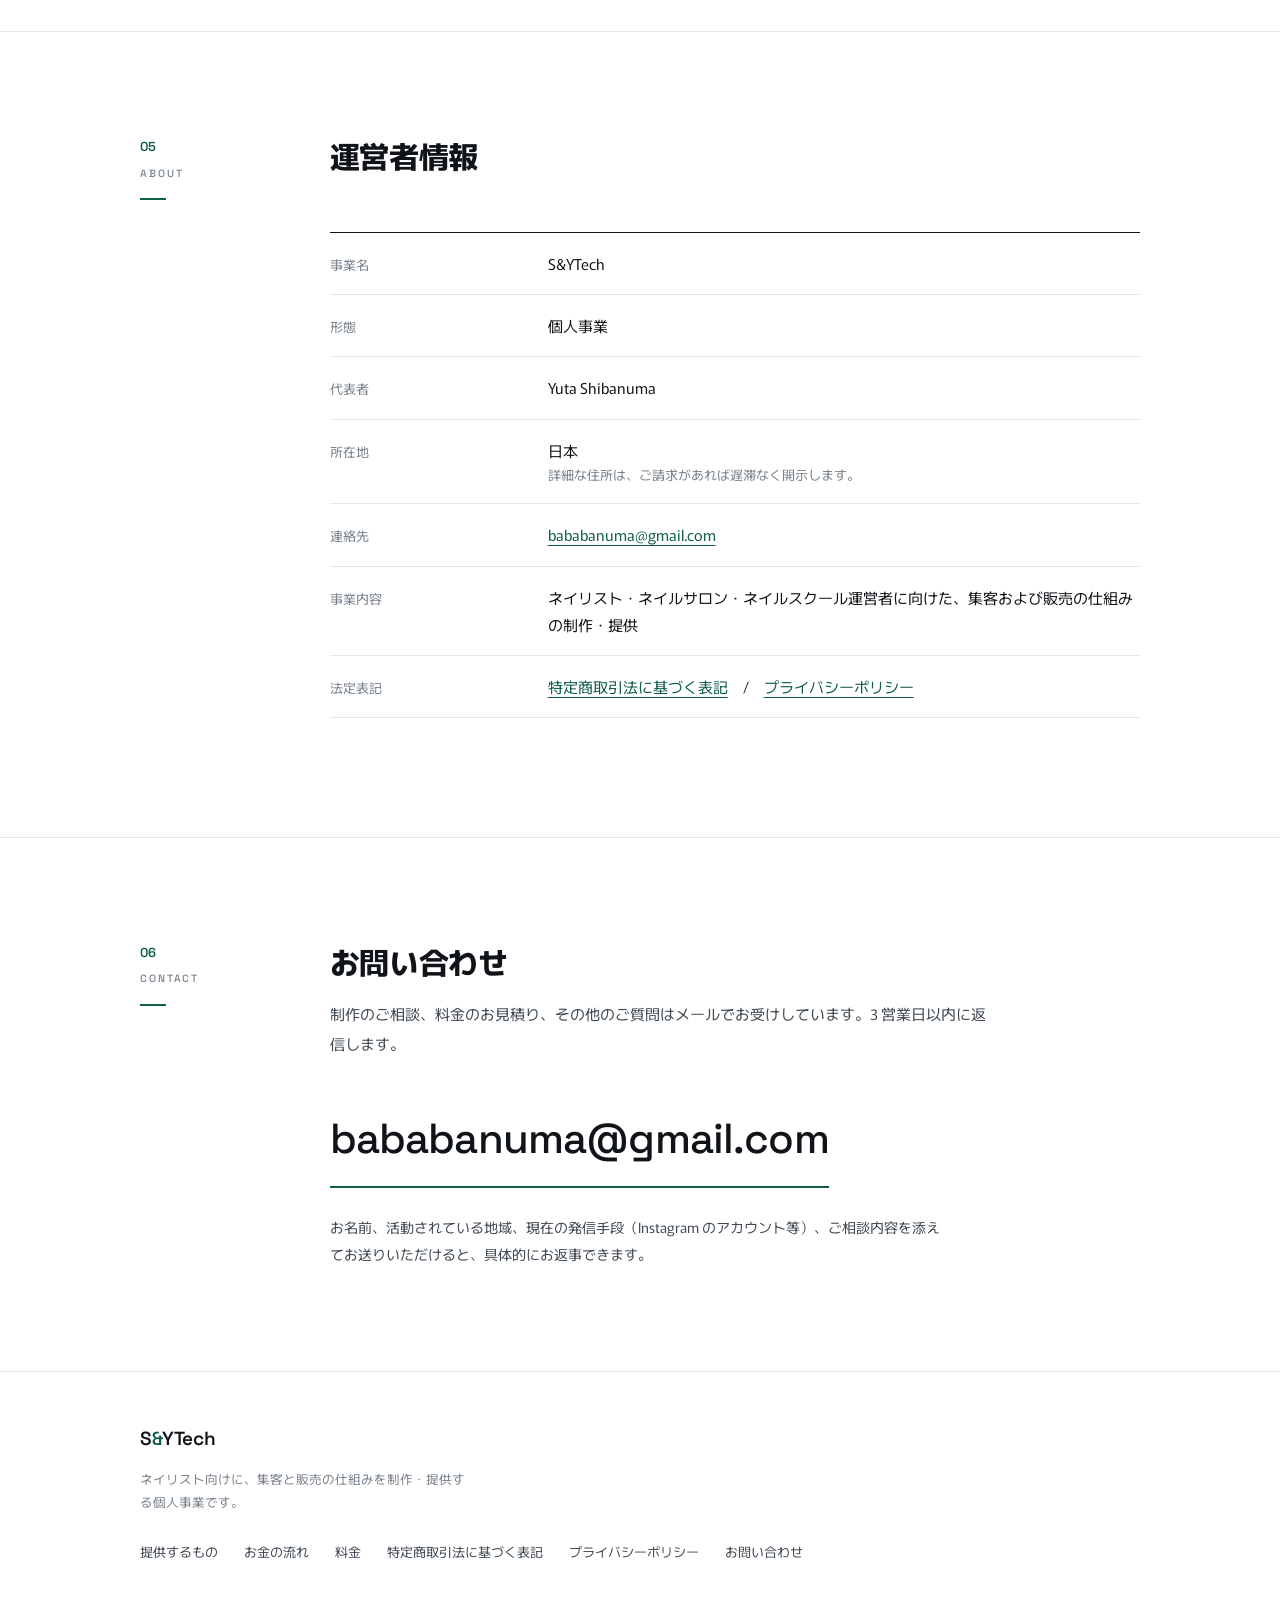
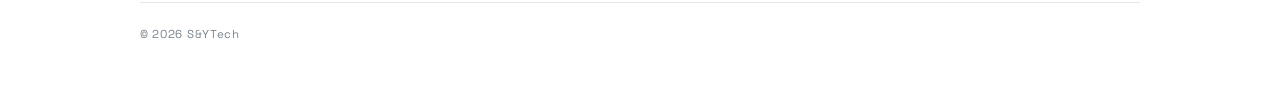
==== commit 927dc692: "design: 白基調の台帳レイアウトに全面刷新 - 配色を純白ベースに変更（ダークセクション廃止、アクセントをパイングリーンへ） - 全セクションを「左=番号ラベル(sticky)/右=本文」の台帳" ====
--- a/index.html
+++ b/index.html
@@ -15,303 +15,329 @@
 <link rel="icon" href="assets/favicon.svg" type="image/svg+xml">
 <link rel="preconnect" href="https://fonts.googleapis.com">
 <link rel="preconnect" href="https://fonts.gstatic.com" crossorigin>
-<link href="https://fonts.googleapis.com/css2?family=IBM+Plex+Mono:wght@400;500&family=IBM+Plex+Sans+JP:wght@400;500&family=Zen+Kaku+Gothic+New:wght@700&display=swap" rel="stylesheet">
+<link href="https://fonts.googleapis.com/css2?family=Murecho:wght@300..800&family=Space+Grotesk:wght@500;600&display=swap" rel="stylesheet">
 <link rel="stylesheet" href="assets/style.css">
-<script>
-  // スクロール演出を有効にする印。これが付かない限り .reveal は常に表示される。
-  if (!window.matchMedia('(prefers-reduced-motion: reduce)').matches &&
-      'IntersectionObserver' in window) {
-    document.documentElement.classList.add('js');
-  }
-</script>
 </head>
 <body>
 
-<header class="site-header">
-  <div class="wrap site-header__inner">
+<header class="head">
+  <div class="wrap head__inner">
     <a class="mark" href="#top">S<i>&amp;</i>YTech</a>
-    <nav class="site-nav">
-      <a class="site-nav__hide-sm" href="#services">提供するもの</a>
-      <a class="site-nav__hide-sm" href="#payments">決済</a>
-      <a class="site-nav__hide-sm" href="#price">料金</a>
-      <a class="site-nav__hide-sm" href="#about">運営者</a>
-      <a class="site-nav__cta" href="#contact">お問い合わせ</a>
+    <nav class="nav">
+      <a class="nav__sm-hide" href="#offer">提供するもの</a>
+      <a class="nav__sm-hide" href="#money">お金の流れ</a>
+      <a class="nav__sm-hide" href="#price">料金</a>
+      <a class="nav__sm-hide" href="#about">運営者</a>
+      <a class="nav__cta" href="#contact">Contact</a>
     </nav>
   </div>
 </header>
 
 <main id="top">
 
-  <!-- ========== ヒーロー ========== -->
-  <section class="section hero">
-    <div class="wrap">
-      <p class="hero__kicker">S&amp;YTech — 個人事業／日本</p>
-      <h1>ネイリストが<em>自分の技術を売る</em>ための、<br>集客と販売の仕組みをつくります。</h1>
-      <p class="hero__body">
-        技術はネイリストが持っています。足りないのは、その技術にたどり着いてもらい、支払いまで進んでもらうための導線です。S&amp;YTech は、ホームページ・公式LINE・動画の売り場を一体で制作し、運用します。
-      </p>
-      <div class="hero__actions">
-        <a class="btn btn--solid" href="#services">提供するものを見る</a>
-        <a class="btn btn--ghost" href="#contact">相談する</a>
-      </div>
-    </div>
-  </section>
-
-  <!-- ========== 導線レール（シグネチャー） ========== -->
-  <section class="rail-block">
-    <div class="wrap">
-      <p class="rail-caption">フォロワーが受講者になるまでの導線</p>
-      <div class="rail reveal">
-
-        <div class="node node--outside">
-          <span class="node__step">起点</span>
-          <span class="node__name">Instagram</span>
-          <span class="node__note">クライアント自身の発信</span>
+  <!-- ================= ヒーロー ＋ 事業サマリー ================= -->
+  <section class="wrap hero">
+    <p class="hero__tag">S&amp;YTech — Sole proprietorship, Japan</p>
+
+    <h1>ネイリストが<em>自分の技術を売る</em>ための、集客と販売の仕組みをつくります。</h1>
+
+    <p class="hero__body">
+      技術はネイリストが持っています。足りないのは、その技術にたどり着いてもらい、支払いまで進んでもらうための導線です。S&amp;YTech は、ホームページ・公式LINE・動画の売り場を一体で制作し、運用します。
+    </p>
+
+    <dl class="summary">
+      <div class="summary__row">
+        <dt>事業名</dt>
+        <dd>S&amp;YTech</dd>
+      </div>
+      <div class="summary__row">
+        <dt>対象</dt>
+        <dd>ネイリスト個人、ネイルサロン、ネイルスクール運営者</dd>
+      </div>
+      <div class="summary__row">
+        <dt>形態</dt>
+        <dd>個人事業（日本）</dd>
+      </div>
+      <div class="summary__row">
+        <dt>提供</dt>
+        <dd>ホームページ制作／公式LINEの自動育成／動画の売り場</dd>
+      </div>
+      <div class="summary__row">
+        <dt>代表者</dt>
+        <dd>Yuta Shibanuma</dd>
+      </div>
+      <div class="summary__row">
+        <dt>収益</dt>
+        <dd>初期制作費・月額利用料・決済のプラットフォーム手数料</dd>
+      </div>
+    </dl>
+  </section>
+
+  <!-- ================= 01 提供するもの ================= -->
+  <section class="band" id="offer">
+    <div class="wrap ledger">
+      <div class="ledger__label">
+        <span class="ledger__num">01</span>
+        <span class="ledger__lat">Services</span>
+        <span class="ledger__rule"></span>
+      </div>
+
+      <div>
+        <h2 class="band__title">提供するもの</h2>
+        <p class="band__lead">
+          ネイリストからよく聞く 3 つの詰まりに、それぞれ対応する仕組みを制作します。3 つをワンセットで納品し、公開後も運用を継続します。ネイルの施術・指導そのものは行いません。教材や講座の内容はすべてクライアントのものです。
+        </p>
+
+        <div class="offer">
+
+          <article class="offer__item">
+            <p class="offer__voice">「フォロワーは増えたが、そこから先の受け皿がない。」</p>
+            <h3 class="offer__name">ホームページ制作</h3>
+            <p class="offer__desc">
+              Instagram のプロフィールから来た人が、サービス内容を理解し、そのまま登録・購入まで進めるサイトを制作します。スマートフォンでの閲覧を前提に設計します。
+            </p>
+            <dl class="offer__includes">
+              <dt>含むもの</dt>
+              <dd>
+                <span>サービス紹介・料金ページの構成と執筆</span><span>会員登録・ログイン導線の実装</span><span>スマートフォン最適化</span><span>公開後の内容更新</span>
+              </dd>
+            </dl>
+          </article>
+
+          <article class="offer__item">
+            <p class="offer__voice">「興味を持ってくれた人への案内を、毎回手作業で送っている。」</p>
+            <h3 class="offer__name">公式LINEの自動育成</h3>
+            <p class="offer__desc">
+              LINE Messaging API を使い、友だち追加後のメッセージを自動で配信します。段階的に内容を伝えたうえで、購入ページへ案内します。
+            </p>
+            <dl class="offer__includes">
+              <dt>含むもの</dt>
+              <dd>
+                <span>友だち追加後の自動メッセージ設計</span><span>配信シナリオの作成と改善</span><span>購入ページへの誘導設定</span><span>手動での一斉配信</span>
+              </dd>
+            </dl>
+          </article>
+
+          <article class="offer__item">
+            <p class="offer__voice">「動画教材を売りたいが、決済・会員管理・配信を自分で用意できない。」</p>
+            <h3 class="offer__name">動画の売り場</h3>
+            <p class="offer__desc">
+              動画教材を販売し、購入者だけが視聴できる状態にするための一式です。会員管理から動画配信までを含みます。
+            </p>
+            <dl class="offer__includes">
+              <dt>含むもの</dt>
+              <dd>
+                <span>会員登録・ログイン</span><span>月額サブスクリプションの販売</span><span>単発動画の販売</span><span>購入内容にもとづく視聴権限の管理</span><span>動画配信</span><span>無料サンプルの公開</span>
+              </dd>
+            </dl>
+          </article>
+
         </div>
-
-        <div class="link" aria-hidden="true"></div>
-
-        <div class="owned">
-          <span class="owned__tag">S&amp;YTech が構築・運用</span>
-
-          <div class="node">
-            <span class="node__step">01</span>
-            <span class="node__name">公式LINE</span>
-            <span class="node__note">友だち追加後に自動で案内</span>
-          </div>
-
-          <div class="link" aria-hidden="true"></div>
-
-          <div class="node">
-            <span class="node__step">02</span>
-            <span class="node__name">ホームページ</span>
-            <span class="node__note">内容を理解してもらう場</span>
-          </div>
-
-          <div class="link" aria-hidden="true"></div>
-
-          <div class="node">
-            <span class="node__step">03</span>
-            <span class="node__name">会員登録・決済</span>
-            <span class="node__note">サブスク／単発購入</span>
-          </div>
-
-          <div class="link" aria-hidden="true"></div>
-
-          <div class="node">
-            <span class="node__step">04</span>
-            <span class="node__name">動画の視聴</span>
-            <span class="node__note">視聴権限にもとづく配信</span>
-          </div>
-
+      </div>
+    </div>
+  </section>
+
+  <!-- ================= 02 導線 ================= -->
+  <section class="band" id="route">
+    <div class="wrap ledger">
+      <div class="ledger__label">
+        <span class="ledger__num">02</span>
+        <span class="ledger__lat">Route</span>
+        <span class="ledger__rule"></span>
+      </div>
+
+      <div>
+        <h2 class="band__title">フォロワーが受講者になるまで</h2>
+        <p class="band__lead">
+          発信はクライアント自身が続けます。S&amp;YTech が引き受けるのは、その先の 4 つの段階です。
+        </p>
+
+        <div class="route">
+          <div class="route__step">
+            <p class="route__k">起点</p>
+            <p class="route__name">Instagram</p>
+            <p class="route__note">クライアント自身の発信。ここは変えません。</p>
+          </div>
+
+          <div class="route__owned">
+            <div class="route__step">
+              <p class="route__k">01</p>
+              <p class="route__name">公式LINE</p>
+              <p class="route__note">友だち追加をきっかけに、案内を自動で送る。</p>
+            </div>
+            <div class="route__step">
+              <p class="route__k">02</p>
+              <p class="route__name">ホームページ</p>
+              <p class="route__note">サービス内容と料金を理解してもらう。</p>
+            </div>
+            <div class="route__step">
+              <p class="route__k">03</p>
+              <p class="route__name">会員登録・決済</p>
+              <p class="route__note">月額サブスクリプション、または単発購入。</p>
+            </div>
+            <div class="route__step">
+              <p class="route__k">04</p>
+              <p class="route__name">動画の視聴</p>
+              <p class="route__note">購入内容にもとづく視聴権限で配信。</p>
+            </div>
+            <p class="route__owned-label">この 4 段階を S&amp;YTech が構築・運用します</p>
+          </div>
         </div>
       </div>
     </div>
   </section>
 
-  <!-- ========== 課題 ========== -->
-  <section class="section" id="problems">
-    <div class="wrap">
-      <span class="eyebrow">Why</span>
-      <h2 class="section__title">技術があっても、売り場がなければ売上にはなりません。</h2>
-      <p class="section__lead">
-        ネイリストからよく聞く 3 つの詰まり方です。S&amp;YTech が提供する 3 つの仕組みは、それぞれこの詰まりに対応しています。
-      </p>
-
-      <div class="problems">
-        <div class="problem">
-          <p class="problem__voice">フォロワーは増えたが、そこから先の受け皿がない。</p>
-          <p class="problem__answer">→ ホームページ制作</p>
+  <!-- ================= 03 お金の流れ ================= -->
+  <section class="band" id="money">
+    <div class="wrap ledger">
+      <div class="ledger__label">
+        <span class="ledger__num">03</span>
+        <span class="ledger__lat">Payments</span>
+        <span class="ledger__rule"></span>
+      </div>
+
+      <div>
+        <h2 class="band__title">お金の流れ</h2>
+        <p class="band__lead">
+          受講者が支払った代金は S&amp;YTech を経由しません。決済はクライアント名義の Stripe アカウントで行われ、S&amp;YTech が受け取るのはプラットフォーム手数料のみです。
+        </p>
+
+        <div class="money">
+          <p class="money__from">受講者が支払う代金</p>
+          <p class="money__via">クライアント名義の Stripe アカウントで決済（Stripe Connect Express / Direct charges）</p>
+
+          <ul class="money__split">
+            <li>
+              <span class="money__who">クライアントの銀行口座</span>
+              <span class="money__what">手数料を差し引いた売上が直接入金される</span>
+            </li>
+            <li>
+              <span class="money__who">S&amp;YTech</span>
+              <span class="money__what">決済額に対するプラットフォーム手数料</span>
+            </li>
+            <li>
+              <span class="money__who">Stripe</span>
+              <span class="money__what">決済処理の手数料</span>
+            </li>
+          </ul>
         </div>
-        <div class="problem">
-          <p class="problem__voice">興味を持ってくれた人への案内を、毎回手作業で送っている。</p>
-          <p class="problem__answer">→ 公式LINEの自動育成</p>
+
+        <ul class="facts">
+          <li>S&amp;YTech が売上そのものを預かることはありません。</li>
+          <li>クレジットカード情報は Stripe が処理し、S&amp;YTech およびクライアントのサーバーには保存されません。</li>
+          <li>受講者との契約当事者はクライアントです。教材の提供責任はクライアントが負い、S&amp;YTech はその仕組みを制作・運用する立場です。</li>
+        </ul>
+      </div>
+    </div>
+  </section>
+
+  <!-- ================= 04 料金 ================= -->
+  <section class="band" id="price">
+    <div class="wrap ledger">
+      <div class="ledger__label">
+        <span class="ledger__num">04</span>
+        <span class="ledger__lat">Pricing</span>
+        <span class="ledger__rule"></span>
+      </div>
+
+      <div>
+        <h2 class="band__title">料金の考え方</h2>
+        <p class="band__lead">
+          制作の範囲と運用の内容によって変わるため、個別にお見積りします。料金は次の 3 つの合計です。
+        </p>
+
+        <p class="formula">
+          初期制作費 <i>＋</i> 月額利用料 <i>＋</i> 決済手数料
+        </p>
+
+        <div class="rates">
+          <div class="rate">
+            <p class="rate__name">初期制作費</p>
+            <p class="rate__desc">ホームページ、公式LINEの設定、動画の売り場の構築。着手前に一括で見積り、合意のうえで着手します。</p>
+            <p class="rate__value">個別見積り</p>
+          </div>
+          <div class="rate">
+            <p class="rate__name">月額利用料</p>
+            <p class="rate__desc">公開後のサーバー・システムの維持、内容の更新、配信シナリオの改善、不具合対応。</p>
+            <p class="rate__value">個別見積り</p>
+          </div>
+          <div class="rate">
+            <p class="rate__name">決済手数料</p>
+            <p class="rate__desc">動画教材の売上に対して発生するプラットフォーム手数料。売上がない月は発生しません。別途 Stripe の決済手数料がかかります。</p>
+            <p class="rate__value">売上に対する料率</p>
+          </div>
         </div>
-        <div class="problem">
-          <p class="problem__voice">動画教材を売りたいが、決済・会員管理・配信を自分で用意できない。</p>
-          <p class="problem__answer">→ 動画の売り場</p>
-        </div>
-      </div>
-    </div>
-  </section>
-
-  <!-- ========== 提供するもの ========== -->
-  <section class="section" id="services">
-    <div class="wrap">
-      <span class="eyebrow">Services</span>
-      <h2 class="section__title">提供するもの</h2>
-      <p class="section__lead">
-        3 つをワンセットで制作し、公開後も運用を継続します。ネイルの施術・指導そのものは行いません。教材や講座の内容はすべてクライアントのものです。
-      </p>
-
-      <div class="services">
-
-        <article class="service reveal">
-          <span class="service__no">01 / WEB</span>
-          <h3 class="service__name">ホームページ制作</h3>
-          <p class="service__desc">
-            Instagram のプロフィールから来た人が、サービス内容を理解し、そのまま登録・購入まで進めるサイトを制作します。スマートフォンでの閲覧を前提に設計します。
-          </p>
-          <ul class="service__list">
-            <li>サービス紹介・料金ページの構成と執筆</li>
-            <li>会員登録・ログイン導線の実装</li>
-            <li>スマートフォン最適化</li>
-            <li>公開後の内容更新</li>
-          </ul>
-        </article>
-
-        <article class="service reveal">
-          <span class="service__no">02 / LINE</span>
-          <h3 class="service__name">公式LINEの自動育成</h3>
-          <p class="service__desc">
-            LINE Messaging API を使い、友だち追加後のメッセージを自動で配信します。段階的に内容を伝えたうえで、購入ページへ案内します。
-          </p>
-          <ul class="service__list">
-            <li>友だち追加後の自動メッセージ設計</li>
-            <li>配信シナリオの作成と改善</li>
-            <li>購入ページへの誘導設定</li>
-            <li>手動での一斉配信にも対応</li>
-          </ul>
-        </article>
-
-        <article class="service reveal">
-          <span class="service__no">03 / VIDEO</span>
-          <h3 class="service__name">動画の売り場</h3>
-          <p class="service__desc">
-            動画教材を販売し、購入者だけが視聴できる状態にするための一式です。会員管理から動画配信までを含みます。
-          </p>
-          <ul class="service__list">
-            <li>会員登録・ログイン</li>
-            <li>月額サブスクリプションの販売</li>
-            <li>単発動画の販売</li>
-            <li>購入内容にもとづく視聴権限の管理</li>
-            <li>動画配信・無料サンプルの公開</li>
-          </ul>
-        </article>
-
-      </div>
-    </div>
-  </section>
-
-  <!-- ========== 決済とお金の流れ ========== -->
-  <section class="section section--dark" id="payments">
-    <div class="wrap">
-      <span class="eyebrow">Payments</span>
-      <h2 class="section__title">決済とお金の流れ</h2>
-      <p class="section__lead">
-        受講者が支払った代金は、S&amp;YTech を経由せず、クライアントの口座に直接入金されます。S&amp;YTech が受け取るのはプラットフォーム手数料のみです。
-      </p>
-
-      <div class="flow">
-        <div class="flow__cell">
-          <p class="flow__label">1. 支払う</p>
-          <p class="flow__head">受講者</p>
-          <p class="flow__text">クライアントのサイト上で、月額サブスクリプションまたは単発動画の代金をクレジットカードで支払います。</p>
-        </div>
-        <div class="flow__cell">
-          <p class="flow__label">2. 受け取る</p>
-          <p class="flow__head">クライアント（ネイリスト）</p>
-          <p class="flow__text">クライアント名義の Stripe アカウントで決済され、売上はクライアントの銀行口座に入金されます。受講者に教材を提供するのもクライアントです。</p>
-        </div>
-        <div class="flow__cell flow__cell--accent">
-          <p class="flow__label">3. 手数料</p>
-          <p class="flow__head">S&amp;YTech</p>
-          <p class="flow__text">決済額に対するプラットフォーム手数料のみを受け取ります。売上そのものを預かることはありません。</p>
-        </div>
-      </div>
-
-      <ul class="notes">
-        <li>決済基盤には Stripe Connect（Express アカウント）を利用し、Direct charges で処理します。</li>
-        <li>クレジットカード情報は Stripe が処理し、S&amp;YTech およびクライアントのサーバーには保存されません。</li>
-        <li>受講者との契約当事者はクライアントです。S&amp;YTech はその仕組みを制作・運用する立場です。</li>
-      </ul>
-    </div>
-  </section>
-
-  <!-- ========== 料金 ========== -->
-  <section class="section" id="price">
-    <div class="wrap">
-      <span class="eyebrow">Pricing</span>
-      <h2 class="section__title">料金の考え方</h2>
-      <p class="section__lead">
-        制作の範囲と運用の内容によって変わるため、個別にお見積りします。料金は次の 3 つで構成されます。
-      </p>
-
-      <div class="price-table">
-        <div class="price-row">
-          <p class="price-row__name">初期制作費</p>
-          <p class="price-row__desc">ホームページ、公式LINEの設定、動画の売り場の構築。着手前に一括で見積り、合意のうえで着手します。</p>
-          <p class="price-row__amount">個別見積り</p>
-        </div>
-        <div class="price-row">
-          <p class="price-row__name">月額利用料</p>
-          <p class="price-row__desc">公開後のサーバー・システムの維持、内容の更新、配信シナリオの改善、不具合対応。</p>
-          <p class="price-row__amount">個別見積り</p>
-        </div>
-        <div class="price-row">
-          <p class="price-row__name">決済手数料</p>
-          <p class="price-row__desc">動画教材の売上に対して発生するプラットフォーム手数料。売上がない月は発生しません。別途 Stripe の決済手数料がかかります。</p>
-          <p class="price-row__amount">売上に対する料率</p>
-        </div>
-      </div>
-
-      <p class="fineprint">
-        金額はご相談内容にもとづいて算出し、契約前に電子メール等の書面で提示します。提示した金額に合意いただくまで、費用は一切発生しません。
-      </p>
-    </div>
-  </section>
-
-  <!-- ========== 運営者情報 ========== -->
-  <section class="section" id="about">
-    <div class="wrap">
-      <span class="eyebrow">About</span>
-      <h2 class="section__title">運営者情報</h2>
-
-      <dl class="deflist">
-        <div class="deflist__row">
-          <dt>事業名</dt>
-          <dd>S&amp;YTech</dd>
-        </div>
-        <div class="deflist__row">
-          <dt>形態</dt>
-          <dd>個人事業</dd>
-        </div>
-        <div class="deflist__row">
-          <dt>代表者</dt>
-          <dd>Yuta Shibanuma</dd>
-        </div>
-        <div class="deflist__row">
-          <dt>所在地</dt>
-          <dd>日本<br><span style="font-size:13px;color:var(--muted)">詳細な住所は、ご請求があれば遅滞なく開示します。</span></dd>
-        </div>
-        <div class="deflist__row">
-          <dt>連絡先</dt>
-          <dd><a href="mailto:bababanuma@gmail.com">bababanuma@gmail.com</a></dd>
-        </div>
-        <div class="deflist__row">
-          <dt>事業内容</dt>
-          <dd>ネイリスト・ネイルサロン・ネイルスクール運営者に向けた、集客および販売の仕組みの制作・提供</dd>
-        </div>
-        <div class="deflist__row">
-          <dt>対象のお客さま</dt>
-          <dd>ネイリスト個人、ネイルサロン、ネイルスクール運営者</dd>
-        </div>
-      </dl>
-    </div>
-  </section>
-
-  <!-- ========== お問い合わせ ========== -->
-  <section class="section" id="contact">
-    <div class="wrap">
-      <span class="eyebrow">Contact</span>
-      <h2 class="section__title">お問い合わせ</h2>
-      <p class="section__lead">
-        制作のご相談、料金のお見積り、その他のご質問はメールでお受けしています。3 営業日以内に返信します。
-      </p>
-
-      <div class="contact">
-        <p class="contact__label">EMAIL</p>
-        <a class="contact__mail" href="mailto:bababanuma@gmail.com?subject=%EF%BC%BBS%26YTech%EF%BC%BD%E3%81%8A%E5%95%8F%E3%81%84%E5%90%88%E3%82%8F%E3%81%9B">bababanuma@gmail.com</a>
+
+        <p class="note">
+          金額はご相談内容にもとづいて算出し、契約前に電子メール等の書面で提示します。提示した金額に合意いただくまで、費用は一切発生しません。
+        </p>
+      </div>
+    </div>
+  </section>
+
+  <!-- ================= 05 運営者情報 ================= -->
+  <section class="band" id="about">
+    <div class="wrap ledger">
+      <div class="ledger__label">
+        <span class="ledger__num">05</span>
+        <span class="ledger__lat">About</span>
+        <span class="ledger__rule"></span>
+      </div>
+
+      <div>
+        <h2 class="band__title">運営者情報</h2>
+
+        <dl class="about">
+          <div class="about__row">
+            <dt>事業名</dt>
+            <dd>S&amp;YTech</dd>
+          </div>
+          <div class="about__row">
+            <dt>形態</dt>
+            <dd>個人事業</dd>
+          </div>
+          <div class="about__row">
+            <dt>代表者</dt>
+            <dd>Yuta Shibanuma</dd>
+          </div>
+          <div class="about__row">
+            <dt>所在地</dt>
+            <dd>日本<small>詳細な住所は、ご請求があれば遅滞なく開示します。</small></dd>
+          </div>
+          <div class="about__row">
+            <dt>連絡先</dt>
+            <dd><a href="mailto:bababanuma@gmail.com">bababanuma@gmail.com</a></dd>
+          </div>
+          <div class="about__row">
+            <dt>事業内容</dt>
+            <dd>ネイリスト・ネイルサロン・ネイルスクール運営者に向けた、集客および販売の仕組みの制作・提供</dd>
+          </div>
+          <div class="about__row">
+            <dt>法定表記</dt>
+            <dd><a href="tokushoho.html">特定商取引法に基づく表記</a>　/　<a href="privacy.html">プライバシーポリシー</a></dd>
+          </div>
+        </dl>
+      </div>
+    </div>
+  </section>
+
+  <!-- ================= 06 お問い合わせ ================= -->
+  <section class="band" id="contact">
+    <div class="wrap ledger">
+      <div class="ledger__label">
+        <span class="ledger__num">06</span>
+        <span class="ledger__lat">Contact</span>
+        <span class="ledger__rule"></span>
+      </div>
+
+      <div>
+        <h2 class="band__title">お問い合わせ</h2>
+        <p class="band__lead">
+          制作のご相談、料金のお見積り、その他のご質問はメールでお受けしています。3 営業日以内に返信します。
+        </p>
+
+        <a class="mailto" href="mailto:bababanuma@gmail.com?subject=%EF%BC%BBS%26YTech%EF%BC%BD%E3%81%8A%E5%95%8F%E3%81%84%E5%90%88%E3%82%8F%E3%81%9B">bababanuma@gmail.com</a>
+
         <p class="contact__note">
           お名前、活動されている地域、現在の発信手段（Instagram のアカウント等）、ご相談内容を添えてお送りいただけると、具体的にお返事できます。
         </p>
@@ -321,48 +347,25 @@
 
 </main>
 
-<footer class="site-footer">
+<footer class="foot">
   <div class="wrap">
-    <div class="site-footer__inner">
-      <div>
-        <span class="mark" style="color:#fff">S<i>&amp;</i>YTech</span>
-        <p class="site-footer__desc">ネイリスト向けに、集客と販売の仕組みを制作・提供する個人事業です。</p>
-      </div>
-      <nav class="footer-nav">
-        <a href="#services">提供するもの</a>
+    <div class="foot__inner">
+      <div>
+        <span class="mark">S<i>&amp;</i>YTech</span>
+        <p class="foot__desc">ネイリスト向けに、集客と販売の仕組みを制作・提供する個人事業です。</p>
+      </div>
+      <nav class="foot__nav">
+        <a href="#offer">提供するもの</a>
+        <a href="#money">お金の流れ</a>
         <a href="#price">料金</a>
         <a href="tokushoho.html">特定商取引法に基づく表記</a>
         <a href="privacy.html">プライバシーポリシー</a>
         <a href="mailto:bababanuma@gmail.com">お問い合わせ</a>
       </nav>
     </div>
-    <p class="copyright">© 2026 S&amp;YTech</p>
+    <p class="foot__copy">© 2026 S&amp;YTech</p>
   </div>
 </footer>
 
-<script>
-(function () {
-  if (!document.documentElement.classList.contains('js')) return;
-
-  var targets = document.querySelectorAll('.reveal');
-  var showAll = function () {
-    targets.forEach(function (el) { el.classList.add('is-in'); });
-  };
-
-  var io = new IntersectionObserver(function (entries) {
-    entries.forEach(function (entry) {
-      if (entry.isIntersecting) {
-        entry.target.classList.add('is-in');
-        io.unobserve(entry.target);
-      }
-    });
-  }, { rootMargin: '0px 0px -10% 0px' });
-  targets.forEach(function (el) { io.observe(el); });
-
-  // 観測が働かない環境でも 2 秒後には必ず表示する。
-  setTimeout(showAll, 2000);
-})();
-</script>
-
 </body>
 </html>
--- a/assets/style.css
+++ b/assets/style.css
@@ -1,28 +1,29 @@
 /* S&YTech — 事業紹介サイト
-   Palette : ink / paper / lacquer
-   Type    : Zen Kaku Gothic New (display) + IBM Plex Sans JP (body) + IBM Plex Mono (labels)
+   ------------------------------------------------------------------
+   方向性 : 純白の「仕様書」。左に番号ラベルの固定トラック、右に本文。
+            面や影は使わず、余白と細い罫だけで構造をつくる。
+            色面は「お金の流れ」1 箇所のみ。
+   書体   : Murecho（本文・見出し）／ Space Grotesk（番号・欧文ラベル）
    ------------------------------------------------------------------ */
 
 :root {
-  --ink: #16202d;
-  --ink-2: #26374b;
-  --paper: #f6f6f4;
   --white: #ffffff;
-  --accent: #b4405f;
-  --accent-tint: #faeef1;
-  --muted: #5e6a78;
-  --line: #e2e2de;
-  --line-strong: #c9c9c3;
-
-  --display: "Zen Kaku Gothic New", "Hiragino Kaku Gothic ProN", "Yu Gothic",
-    sans-serif;
-  --body: "IBM Plex Sans JP", "Hiragino Kaku Gothic ProN", "Yu Gothic",
-    sans-serif;
-  --mono: "IBM Plex Mono", ui-monospace, "SFMono-Regular", monospace;
-
-  --wrap: 1080px;
-  --gutter: clamp(20px, 5vw, 56px);
-  --radius: 3px;
+  --ink: #101418;
+  --ink-70: #414a54;
+  --ink-45: #79828c;
+  --rule: #e4e7e9;
+  --rule-mid: #c8cdd1;
+  --accent: #0e5c4a;
+  --accent-soft: #edf4f1;
+
+  --sans: "Murecho", "Hiragino Kaku Gothic ProN", "Yu Gothic", sans-serif;
+  --latin: "Space Grotesk", ui-sans-serif, "Helvetica Neue", sans-serif;
+
+  --wrap: 1120px;
+  --gutter: clamp(20px, 5vw, 60px);
+  --track: 132px;
+  --track-gap: clamp(32px, 4.5vw, 64px);
+  --header-h: 68px;
 }
 
 * {
@@ -35,43 +36,38 @@
 
 body {
   margin: 0;
-  background: var(--paper);
+  background: var(--white);
   color: var(--ink);
-  font-family: var(--body);
+  font-family: var(--sans);
   font-size: 16px;
-  line-height: 1.9;
+  font-weight: 400;
+  line-height: 1.95;
   font-feature-settings: "palt" 1;
   -webkit-font-smoothing: antialiased;
   text-size-adjust: 100%;
 }
 
-img {
-  max-width: 100%;
-}
-
-a {
-  color: var(--accent);
-  text-underline-offset: 3px;
-}
-
-a:focus-visible,
-button:focus-visible {
-  outline: 2px solid var(--accent);
-  outline-offset: 3px;
-}
-
 h1,
 h2,
 h3 {
-  font-family: var(--display);
+  margin: 0;
   font-weight: 700;
   line-height: 1.45;
-  margin: 0;
-  letter-spacing: 0.01em;
+  word-break: auto-phrase;
 }
 
 p {
   margin: 0;
+}
+
+a {
+  color: var(--accent);
+  text-underline-offset: 4px;
+}
+
+a:focus-visible {
+  outline: 2px solid var(--accent);
+  outline-offset: 4px;
 }
 
 .wrap {
@@ -81,126 +77,113 @@
   padding-inline: var(--gutter);
 }
 
-/* ---------- wordmark / header ---------- */
-
-.mark {
-  font-family: var(--display);
-  font-weight: 700;
-  font-size: 19px;
-  letter-spacing: 0.02em;
-  color: var(--ink);
-  text-decoration: none;
-  white-space: nowrap;
-}
-
-.mark i {
-  font-style: normal;
-  color: var(--accent);
-}
-
-.site-header {
+section[id] {
+  scroll-margin-top: calc(var(--header-h) + 8px);
+}
+
+/* ---------- ヘッダー ---------- */
+
+.head {
   position: sticky;
   top: 0;
-  z-index: 20;
-  background: rgba(246, 246, 244, 0.92);
-  backdrop-filter: blur(8px);
-  border-bottom: 1px solid var(--line);
-}
-
-.site-header__inner {
+  z-index: 30;
+  background: var(--white);
+  border-bottom: 1px solid var(--rule);
+}
+
+.head__inner {
   display: flex;
   align-items: center;
   justify-content: space-between;
   gap: 20px;
-  height: 62px;
-}
-
-.site-nav {
+  height: var(--header-h);
+}
+
+.mark {
+  font-family: var(--latin);
+  font-weight: 600;
+  font-size: 19px;
+  letter-spacing: -0.02em;
+  color: var(--ink);
+  text-decoration: none;
+  white-space: nowrap;
+}
+
+.mark i {
+  font-style: normal;
+  color: var(--accent);
+}
+
+.nav {
   display: flex;
   align-items: center;
-  gap: clamp(14px, 2.4vw, 28px);
-}
-
-.site-nav a {
+  gap: clamp(16px, 2.4vw, 30px);
+}
+
+.nav a {
   font-size: 13.5px;
-  color: var(--muted);
+  color: var(--ink-70);
   text-decoration: none;
 }
 
-.site-nav a:hover {
-  color: var(--ink);
-}
-
-.site-nav .site-nav__cta {
-  color: var(--ink);
-  border: 1px solid var(--ink);
-  border-radius: var(--radius);
-  padding: 7px 15px;
+.nav a:hover {
+  color: var(--accent);
+}
+
+.nav .nav__cta {
+  font-family: var(--latin);
+  font-size: 12.5px;
+  letter-spacing: 0.02em;
+  color: var(--white);
+  background: var(--ink);
+  border-radius: 2px;
+  padding: 9px 16px;
   line-height: 1;
 }
 
-.site-nav .site-nav__cta:hover {
-  background: var(--ink);
-  color: var(--paper);
-}
-
-@media (max-width: 640px) {
-  .site-nav__hide-sm {
+.nav .nav__cta:hover {
+  background: var(--accent);
+  color: var(--white);
+}
+
+@media (max-width: 720px) {
+  .nav__sm-hide {
     display: none;
   }
 }
 
-/* ---------- section shell ---------- */
-
-.section {
-  padding-block: clamp(64px, 9vw, 112px);
-  border-top: 1px solid var(--line);
-}
-
-.eyebrow {
-  font-family: var(--mono);
+/* ---------- ヒーロー ---------- */
+
+.hero {
+  padding-block: clamp(56px, 8vw, 108px) clamp(48px, 6vw, 76px);
+}
+
+.hero__tag {
+  font-family: var(--latin);
   font-size: 11.5px;
-  letter-spacing: 0.18em;
+  font-weight: 500;
+  letter-spacing: 0.2em;
   text-transform: uppercase;
-  color: var(--accent);
-  margin-bottom: 14px;
-  display: block;
-}
-
-.section__title {
-  font-size: clamp(23px, 3.4vw, 31px);
-  max-width: 24em;
-  word-break: auto-phrase;
-}
-
-.section__lead {
-  margin-top: 16px;
-  max-width: 46em;
-  color: var(--muted);
-  font-size: 15.5px;
-}
-
-/* ---------- hero ---------- */
-
-.hero {
-  padding-block: clamp(56px, 8vw, 96px) clamp(52px, 7vw, 84px);
-  border-top: none;
-}
-
-.hero__kicker {
-  font-family: var(--mono);
-  font-size: 12px;
-  letter-spacing: 0.16em;
-  color: var(--muted);
-  margin-bottom: 20px;
+  color: var(--ink-45);
+  display: flex;
+  align-items: center;
+  gap: 12px;
+}
+
+.hero__tag::after {
+  content: "";
+  flex: 1 1 auto;
+  height: 1px;
+  background: var(--rule);
 }
 
 .hero h1 {
-  font-size: clamp(27px, 5.2vw, 48px);
-  line-height: 1.42;
-  letter-spacing: 0.005em;
-  max-width: 21em;
-  word-break: auto-phrase;
+  margin-top: 30px;
+  font-size: clamp(29px, 4.6vw, 54px);
+  font-weight: 800;
+  line-height: 1.36;
+  letter-spacing: -0.015em;
+  max-width: 20em;
 }
 
 .hero h1 em {
@@ -211,676 +194,647 @@
 .hero__body {
   margin-top: 26px;
   max-width: 40em;
-  font-size: clamp(15px, 1.6vw, 17px);
-}
-
-.hero__actions {
-  margin-top: 34px;
-  display: flex;
-  flex-wrap: wrap;
-  gap: 12px;
-}
-
-.btn {
-  display: inline-block;
-  font-family: var(--body);
+  font-size: clamp(15px, 1.5vw, 16.5px);
+  color: var(--ink-70);
+}
+
+/* ---------- ヒーローの事業サマリー ---------- */
+
+.summary {
+  margin: clamp(40px, 5vw, 60px) 0 0;
+  border-top: 1.5px solid var(--ink);
+  display: grid;
+  grid-template-columns: 1fr 1fr;
+  column-gap: clamp(32px, 5vw, 72px);
+}
+
+.summary__row {
+  display: grid;
+  grid-template-columns: 84px minmax(0, 1fr);
+  gap: 4px 18px;
+  padding: 15px 0;
+  border-bottom: 1px solid var(--rule);
+  align-items: baseline;
+}
+
+.summary__row dt {
+  font-size: 12px;
+  font-family: var(--latin);
+  letter-spacing: 0.04em;
+  color: var(--ink-45);
+}
+
+.summary__row dd {
+  margin: 0;
   font-size: 14.5px;
-  font-weight: 500;
-  line-height: 1;
-  padding: 15px 26px;
-  border-radius: var(--radius);
-  text-decoration: none;
-  border: 1px solid var(--ink);
-  transition: background 0.18s ease, color 0.18s ease;
-}
-
-.btn--solid {
-  background: var(--ink);
-  color: var(--paper);
-}
-
-.btn--solid:hover {
+  line-height: 1.7;
+  font-weight: 500;
+}
+
+@media (max-width: 760px) {
+  .summary {
+    grid-template-columns: 1fr;
+  }
+  .summary__row {
+    grid-template-columns: 76px minmax(0, 1fr);
+  }
+}
+
+/* ---------- 台帳レイアウト（全セクション共通） ---------- */
+
+.band {
+  border-top: 1px solid var(--rule);
+  padding-block: clamp(60px, 8vw, 104px);
+}
+
+.ledger {
+  display: grid;
+  grid-template-columns: var(--track) minmax(0, 1fr);
+  column-gap: var(--track-gap);
+}
+
+.ledger__label {
+  position: sticky;
+  top: calc(var(--header-h) + 28px);
+  align-self: start;
+}
+
+.ledger__num {
+  font-family: var(--latin);
+  font-size: 13px;
+  font-weight: 600;
+  color: var(--accent);
+  display: block;
+}
+
+.ledger__lat {
+  font-family: var(--latin);
+  font-size: 10.5px;
+  font-weight: 500;
+  letter-spacing: 0.18em;
+  text-transform: uppercase;
+  color: var(--ink-45);
+  display: block;
+  margin-top: 4px;
+}
+
+.ledger__rule {
+  display: block;
+  width: 26px;
+  height: 2px;
   background: var(--accent);
-  border-color: var(--accent);
-}
-
-.btn--ghost {
-  background: transparent;
+  margin-top: 14px;
+}
+
+@media (max-width: 860px) {
+  .ledger {
+    grid-template-columns: 1fr;
+    row-gap: 22px;
+  }
+  .ledger__label {
+    position: static;
+    display: flex;
+    align-items: baseline;
+    gap: 12px;
+  }
+  .ledger__lat {
+    margin-top: 0;
+  }
+  .ledger__rule {
+    display: none;
+  }
+}
+
+.band__title {
+  font-size: clamp(22px, 2.9vw, 30px);
+  font-weight: 700;
+  letter-spacing: -0.01em;
+  max-width: 20em;
+}
+
+.band__lead {
+  margin-top: 16px;
+  max-width: 44em;
+  font-size: 15px;
+  color: var(--ink-70);
+}
+
+/* ---------- 01 提供するもの ---------- */
+
+.offer {
+  margin-top: clamp(36px, 4.5vw, 54px);
+  border-top: 1.5px solid var(--ink);
+}
+
+.offer__item {
+  padding: clamp(26px, 3.4vw, 40px) 0;
+  border-bottom: 1px solid var(--rule);
+}
+
+.offer__voice {
+  font-size: 14px;
+  color: var(--accent);
+  font-weight: 500;
+}
+
+.offer__name {
+  margin-top: 10px;
+  font-size: clamp(20px, 2.4vw, 26px);
+  font-weight: 700;
+  letter-spacing: -0.01em;
+}
+
+.offer__desc {
+  margin-top: 12px;
+  max-width: 42em;
+  font-size: 15px;
+  color: var(--ink-70);
+}
+
+.offer__includes {
+  margin-top: 22px;
+  display: grid;
+  grid-template-columns: 92px minmax(0, 1fr);
+  gap: 6px 18px;
+  align-items: baseline;
+}
+
+.offer__includes dt {
+  font-family: var(--latin);
+  font-size: 11px;
+  letter-spacing: 0.12em;
+  text-transform: uppercase;
+  color: var(--ink-45);
+}
+
+.offer__includes dd {
+  margin: 0;
+  font-size: 14px;
+  line-height: 1.85;
   color: var(--ink);
 }
 
-.btn--ghost:hover {
-  background: var(--ink);
-  color: var(--paper);
-}
-
-/* ---------- signature: 導線レール ---------- */
-
-.rail-block {
-  padding-bottom: clamp(64px, 9vw, 104px);
-}
-
-.rail-caption {
-  font-family: var(--mono);
+.offer__includes dd span {
+  white-space: nowrap;
+}
+
+.offer__includes dd span + span::before {
+  content: "／";
+  color: var(--rule-mid);
+  margin: 0 2px;
+}
+
+@media (max-width: 560px) {
+  .offer__includes {
+    grid-template-columns: 1fr;
+  }
+  .offer__includes dd span {
+    white-space: normal;
+  }
+}
+
+/* ---------- 02 導線 ---------- */
+
+.route {
+  margin-top: clamp(36px, 4.5vw, 54px);
+}
+
+.route__step {
+  display: grid;
+  grid-template-columns: 74px minmax(0, 1fr) minmax(0, 1.1fr);
+  gap: 4px 20px;
+  padding: 17px 0;
+  border-bottom: 1px solid var(--rule);
+  align-items: baseline;
+}
+
+.route__step:first-child {
+  border-top: 1px solid var(--rule);
+}
+
+.route__k {
+  font-family: var(--latin);
   font-size: 11.5px;
-  letter-spacing: 0.16em;
+  font-weight: 500;
+  letter-spacing: 0.12em;
   text-transform: uppercase;
-  color: var(--muted);
-  padding-bottom: 18px;
-  border-bottom: 1px solid var(--line);
-  margin-bottom: 34px;
-}
-
-.rail {
-  display: flex;
-  align-items: stretch;
-  gap: 0;
-}
-
-.node {
-  flex: 1 1 0;
-  min-width: 0;
-  background: var(--white);
-  border: 1px solid var(--line);
-  border-radius: var(--radius);
-  padding: 16px 14px 18px;
-  text-align: center;
-  display: flex;
-  flex-direction: column;
-  justify-content: center;
-}
-
-.node__step {
-  font-family: var(--mono);
-  font-size: 10.5px;
-  letter-spacing: 0.12em;
-  color: var(--line-strong);
-  display: block;
-  margin-bottom: 8px;
-}
-
-.node__name {
-  font-family: var(--display);
+  color: var(--ink-45);
+}
+
+.route__name {
+  font-size: 16.5px;
   font-weight: 700;
-  font-size: 14.5px;
-  line-height: 1.5;
-  display: block;
-}
-
-.node__note {
-  display: block;
-  font-size: 11.5px;
-  line-height: 1.7;
-  color: var(--muted);
+}
+
+.route__note {
+  font-size: 14px;
+  color: var(--ink-70);
+}
+
+.route__owned {
+  margin-top: 26px;
+  border-left: 2px solid var(--accent);
+  padding-left: clamp(18px, 2.4vw, 28px);
+}
+
+.route__owned .route__step:first-child {
+  border-top: none;
+  padding-top: 0;
+}
+
+.route__owned .route__step:last-of-type {
+  border-bottom: none;
+}
+
+.route__owned .route__k {
+  color: var(--accent);
+}
+
+.route__owned-label {
+  margin-top: 18px;
+  padding-top: 14px;
+  border-top: 1px solid var(--accent);
+  font-size: 13px;
+  font-weight: 500;
+  color: var(--accent);
+}
+
+@media (max-width: 700px) {
+  .route__step {
+    grid-template-columns: 1fr;
+    gap: 3px;
+    padding: 15px 0;
+  }
+  .route__k {
+    order: -1;
+  }
+}
+
+/* ---------- 03 お金の流れ ---------- */
+
+.money {
+  margin-top: clamp(36px, 4.5vw, 54px);
+  background: var(--accent-soft);
+  border-radius: 4px;
+  padding: clamp(28px, 4vw, 48px);
+}
+
+.money__from {
+  font-size: clamp(18px, 2.2vw, 23px);
+  font-weight: 700;
+  color: var(--ink);
+}
+
+.money__via {
   margin-top: 6px;
-}
-
-.node--outside {
-  background: transparent;
-  border-style: dashed;
-  border-color: var(--line-strong);
-}
-
-.link {
-  flex: 0 0 34px;
+  padding: 12px 0 18px 20px;
+  border-left: 1px solid var(--accent);
+  font-size: 13.5px;
+  color: var(--accent);
+}
+
+.money__split {
+  list-style: none;
+  margin: 0;
+  padding: 0 0 0 20px;
+  border-left: 1px solid var(--accent);
+}
+
+.money__split > li {
   position: relative;
-  align-self: center;
-  height: 1px;
-  background: var(--line-strong);
-}
-
-.link::after {
+  display: grid;
+  grid-template-columns: minmax(0, 1fr) minmax(0, 1.15fr);
+  gap: 2px 20px;
+  padding: 15px 0;
+  border-bottom: 1px solid rgba(14, 92, 74, 0.18);
+  align-items: baseline;
+}
+
+.money__split > li:last-child {
+  border-bottom: none;
+}
+
+.money__split > li::before {
   content: "";
   position: absolute;
-  right: 0;
-  top: 50%;
-  width: 6px;
-  height: 6px;
-  border-top: 1px solid var(--line-strong);
-  border-right: 1px solid var(--line-strong);
-  transform: translateY(-50%) rotate(45deg);
-}
-
-.owned {
-  flex: 4 1 0;
-  min-width: 0;
-  display: flex;
-  align-items: stretch;
-  gap: 0;
+  left: -20px;
+  top: 28px;
+  width: 14px;
+  height: 1px;
+  background: var(--accent);
+}
+
+.money__who {
+  font-size: 16px;
+  font-weight: 700;
+}
+
+.money__what {
+  font-size: 14px;
+  color: var(--ink-70);
+}
+
+.money__split > li:first-child .money__who {
+  color: var(--accent);
+}
+
+@media (max-width: 640px) {
+  .money__split > li {
+    grid-template-columns: 1fr;
+  }
+}
+
+.facts {
+  margin: clamp(30px, 4vw, 42px) 0 0;
+  padding: 0;
+  list-style: none;
+  max-width: 48em;
+}
+
+.facts li {
   position: relative;
-  border: 1px solid var(--accent);
-  border-radius: var(--radius);
-  background: var(--accent-tint);
-  padding: 14px;
-}
-
-.owned__tag {
-  position: absolute;
-  top: -11px;
-  left: 14px;
-  background: var(--accent);
-  color: #fff;
-  font-family: var(--mono);
-  font-size: 10.5px;
-  letter-spacing: 0.1em;
-  line-height: 1;
-  padding: 5px 9px;
-  border-radius: 2px;
-}
-
-.owned .link {
-  background: var(--accent);
-  flex-basis: 22px;
-}
-
-.owned .link::after {
-  border-color: var(--accent);
-}
-
-.owned .node {
-  border-color: #eccdd6;
-}
-
-@media (max-width: 800px) {
-  .rail,
-  .owned {
-    flex-direction: column;
-  }
-  .owned {
-    padding: 26px 14px 14px;
-    gap: 0;
-  }
-  .owned__tag {
-    left: 14px;
-    top: -10px;
-  }
-  .link {
-    flex-basis: 26px;
-    width: 1px;
-    height: 26px;
-    align-self: center;
-    background: var(--line-strong);
-  }
-  .owned .link {
-    flex-basis: 20px;
-    height: 20px;
-    width: 1px;
-  }
-  .link::after {
-    right: 50%;
-    top: auto;
-    bottom: 0;
-    transform: translateX(50%) rotate(135deg);
-  }
-  .node {
-    padding: 14px 12px;
-  }
-}
-
-/* ---------- 課題 ---------- */
-
-.problems {
-  margin-top: 42px;
-  border-top: 1px solid var(--line);
-}
-
-.problem {
-  display: grid;
-  grid-template-columns: 1fr auto;
-  gap: 8px 28px;
-  align-items: baseline;
-  padding: 22px 0;
-  border-bottom: 1px solid var(--line);
-}
-
-.problem__voice {
-  font-family: var(--display);
-  font-weight: 700;
-  font-size: clamp(16px, 2.1vw, 19px);
-  line-height: 1.6;
-}
-
-.problem__answer {
-  font-family: var(--mono);
-  font-size: 11.5px;
-  letter-spacing: 0.08em;
-  color: var(--accent);
-  white-space: nowrap;
-}
-
-@media (max-width: 620px) {
-  .problem {
-    grid-template-columns: 1fr;
-  }
-  .problem__answer {
-    white-space: normal;
-  }
-}
-
-/* ---------- 提供するもの ---------- */
-
-.services {
-  margin-top: 46px;
-  display: grid;
-  gap: 20px;
-  grid-template-columns: repeat(3, 1fr);
-}
-
-@media (max-width: 900px) {
-  .services {
-    grid-template-columns: 1fr;
-  }
-}
-
-.service {
-  background: var(--white);
-  border: 1px solid var(--line);
-  border-radius: var(--radius);
-  padding: 26px 24px 28px;
-  display: flex;
-  flex-direction: column;
-}
-
-.service__no {
-  font-family: var(--mono);
-  font-size: 11.5px;
-  letter-spacing: 0.14em;
-  color: var(--accent);
-}
-
-.service__name {
-  font-size: 18px;
-  margin-top: 12px;
-}
-
-.service__desc {
-  margin-top: 14px;
-  font-size: 14.5px;
-  line-height: 1.9;
-  color: var(--muted);
-}
-
-.service__list {
-  margin: 20px 0 0;
-  padding: 18px 0 0;
-  border-top: 1px solid var(--line);
-  list-style: none;
-  font-size: 13.5px;
+  padding: 11px 0 11px 22px;
+  border-top: 1px solid var(--rule);
+  font-size: 14px;
+  color: var(--ink-70);
   line-height: 1.85;
 }
 
-.service__list li {
-  padding-left: 15px;
-  position: relative;
-}
-
-.service__list li::before {
+.facts li::before {
   content: "";
   position: absolute;
   left: 0;
-  top: 0.82em;
-  width: 5px;
+  top: 21px;
+  width: 10px;
   height: 1px;
   background: var(--accent);
 }
 
-/* ---------- 決済（ダーク） ---------- */
-
-.section--dark {
-  background: var(--ink);
-  color: var(--paper);
-  border-top: none;
-}
-
-.section--dark .section__lead {
-  color: #a9b4c1;
-}
-
-.section--dark .eyebrow {
-  color: #e79bae;
-}
-
-.flow {
-  margin-top: 44px;
+/* ---------- 04 料金 ---------- */
+
+.formula {
+  margin-top: clamp(34px, 4vw, 46px);
+  display: flex;
+  flex-wrap: wrap;
+  align-items: baseline;
+  gap: 10px clamp(12px, 2vw, 22px);
+  font-size: clamp(18px, 2.4vw, 26px);
+  font-weight: 700;
+  letter-spacing: -0.01em;
+}
+
+.formula i {
+  font-style: normal;
+  color: var(--accent);
+  font-weight: 500;
+}
+
+.rates {
+  margin-top: clamp(30px, 3.6vw, 44px);
+  border-top: 1.5px solid var(--ink);
+}
+
+.rate {
   display: grid;
-  grid-template-columns: repeat(3, 1fr);
-  gap: 1px;
-  background: var(--ink-2);
-  border: 1px solid var(--ink-2);
-  border-radius: var(--radius);
-  overflow: hidden;
-}
-
-@media (max-width: 780px) {
-  .flow {
-    grid-template-columns: 1fr;
-  }
-}
-
-.flow__cell {
-  background: var(--ink);
-  padding: 26px 24px 28px;
-}
-
-.flow__label {
-  font-family: var(--mono);
-  font-size: 11px;
-  letter-spacing: 0.14em;
-  text-transform: uppercase;
-  color: #7e8ea0;
-}
-
-.flow__head {
-  font-family: var(--display);
+  grid-template-columns: minmax(0, 0.85fr) minmax(0, 1.9fr) auto;
+  gap: 8px clamp(20px, 3vw, 40px);
+  padding: 22px 0;
+  border-bottom: 1px solid var(--rule);
+  align-items: baseline;
+}
+
+.rate__name {
+  font-size: 16.5px;
   font-weight: 700;
-  font-size: 16px;
-  margin-top: 12px;
-  color: var(--white);
-}
-
-.flow__text {
-  margin-top: 10px;
-  font-size: 13.5px;
+}
+
+.rate__desc {
+  font-size: 14.5px;
+  color: var(--ink-70);
   line-height: 1.85;
-  color: #b7c1cd;
-}
-
-.flow__cell--accent .flow__head {
-  color: #f2a7ba;
-}
-
-.notes {
-  margin: 32px 0 0;
-  padding: 0;
-  list-style: none;
-  font-size: 14px;
-  line-height: 1.9;
-  color: #b7c1cd;
-  max-width: 52em;
-}
-
-.notes li {
-  padding-left: 18px;
-  position: relative;
-  margin-top: 8px;
-}
-
-.notes li::before {
-  content: "";
-  position: absolute;
-  left: 0;
-  top: 0.85em;
-  width: 8px;
-  height: 1px;
-  background: #e79bae;
-}
-
-/* ---------- 料金 ---------- */
-
-.price-table {
-  margin-top: 44px;
-  border-top: 1px solid var(--ink);
-}
-
-.price-row {
-  display: grid;
-  grid-template-columns: 1.1fr 1.9fr auto;
-  gap: 10px 28px;
-  align-items: baseline;
-  padding: 24px 0;
-  border-bottom: 1px solid var(--line);
-}
-
-.price-row__name {
-  font-family: var(--display);
-  font-weight: 700;
-  font-size: 16.5px;
-}
-
-.price-row__desc {
-  font-size: 14.5px;
-  color: var(--muted);
-  line-height: 1.85;
-}
-
-.price-row__amount {
-  font-family: var(--mono);
-  font-size: 13px;
+}
+
+.rate__value {
+  font-family: var(--latin);
+  font-size: 12.5px;
   letter-spacing: 0.04em;
   white-space: nowrap;
-  color: var(--ink);
+  color: var(--accent);
+  font-weight: 500;
 }
 
 @media (max-width: 760px) {
-  .price-row {
+  .rate {
     grid-template-columns: 1fr;
   }
-  .price-row__amount {
-    color: var(--accent);
-  }
-}
-
-.fineprint {
-  margin-top: 22px;
+}
+
+.note {
+  margin-top: 20px;
+  max-width: 46em;
+  font-size: 13.5px;
+  color: var(--ink-45);
+  line-height: 1.85;
+}
+
+/* ---------- 05 運営者情報 ---------- */
+
+.about {
+  margin-top: clamp(36px, 4.5vw, 54px);
+  border-top: 1.5px solid var(--ink);
+}
+
+.about__row {
+  display: grid;
+  grid-template-columns: 190px minmax(0, 1fr);
+  gap: 6px 28px;
+  padding: 17px 0;
+  border-bottom: 1px solid var(--rule);
+  align-items: baseline;
+}
+
+.about__row dt {
   font-size: 13px;
-  color: var(--muted);
-  line-height: 1.85;
-}
-
-/* ---------- 運営者情報 ---------- */
-
-.deflist {
-  margin: 44px 0 0;
-  border-top: 1px solid var(--ink);
-}
-
-.deflist__row {
-  display: grid;
-  grid-template-columns: 200px 1fr;
-  gap: 6px 24px;
-  padding: 18px 0;
-  border-bottom: 1px solid var(--line);
-}
-
-.deflist__row dt {
-  font-size: 13px;
-  font-weight: 500;
-  color: var(--muted);
-  font-family: var(--mono);
-  letter-spacing: 0.02em;
-}
-
-.deflist__row dd {
+  color: var(--ink-45);
+}
+
+.about__row dd {
   margin: 0;
   font-size: 15px;
-  line-height: 1.85;
+  line-height: 1.8;
+}
+
+.about__row dd small {
+  display: block;
+  font-size: 13px;
+  color: var(--ink-45);
+  line-height: 1.75;
 }
 
 @media (max-width: 700px) {
-  .deflist__row {
+  .about__row {
     grid-template-columns: 1fr;
   }
 }
 
-/* ---------- お問い合わせ ---------- */
-
-.contact {
-  background: var(--white);
-  border: 1px solid var(--line);
-  border-radius: var(--radius);
-  margin-top: 40px;
-  padding: clamp(28px, 4.5vw, 48px);
-}
-
-.contact__label {
-  font-family: var(--mono);
-  font-size: 11px;
-  letter-spacing: 0.14em;
-  color: var(--muted);
-}
-
-.contact__mail {
-  font-family: var(--mono);
-  font-size: clamp(16px, 2.6vw, 22px);
-  letter-spacing: 0.01em;
+/* ---------- 06 お問い合わせ ---------- */
+
+.mailto {
+  display: inline-block;
+  margin-top: clamp(28px, 3.4vw, 40px);
+  font-family: var(--latin);
+  font-size: clamp(21px, 4.2vw, 42px);
+  font-weight: 500;
+  letter-spacing: -0.02em;
+  color: var(--ink);
+  text-decoration: none;
+  border-bottom: 2px solid var(--accent);
+  padding-bottom: 6px;
   word-break: break-all;
-  display: inline-block;
-  margin-top: 8px;
+  transition: color 0.16s ease;
+}
+
+.mailto:hover {
+  color: var(--accent);
 }
 
 .contact__note {
-  margin-top: 18px;
-  font-size: 13.5px;
-  color: var(--muted);
-}
-
-/* ---------- footer ---------- */
-
-.site-footer {
-  background: var(--ink);
-  color: #9fabb8;
-  padding-block: 52px 44px;
-}
-
-.site-footer__inner {
+  margin-top: 26px;
+  max-width: 44em;
+  font-size: 14px;
+  color: var(--ink-70);
+}
+
+/* ---------- フッター ---------- */
+
+.foot {
+  border-top: 1px solid var(--rule);
+  padding-block: 48px 40px;
+}
+
+.foot__inner {
   display: flex;
   flex-wrap: wrap;
-  gap: 24px 40px;
+  gap: 26px 48px;
   justify-content: space-between;
   align-items: flex-start;
 }
 
-.site-footer .mark {
-  color: var(--white);
-  font-size: 18px;
-}
-
-.site-footer__desc {
+.foot__desc {
+  margin-top: 10px;
+  max-width: 26em;
   font-size: 12.5px;
-  margin-top: 10px;
-  color: #7e8ea0;
-  max-width: 26em;
-  line-height: 1.8;
-}
-
-.footer-nav {
+  color: var(--ink-45);
+  line-height: 1.85;
+}
+
+.foot__nav {
   display: flex;
   flex-wrap: wrap;
-  gap: 10px 26px;
+  gap: 8px 26px;
   font-size: 13px;
 }
 
-.footer-nav a {
-  color: #cdd6e0;
+.foot__nav a {
+  color: var(--ink-70);
   text-decoration: none;
 }
 
-.footer-nav a:hover {
-  color: var(--white);
+.foot__nav a:hover {
+  color: var(--accent);
   text-decoration: underline;
 }
 
-.copyright {
-  margin-top: 40px;
-  padding-top: 22px;
-  border-top: 1px solid var(--ink-2);
-  font-family: var(--mono);
+.foot__copy {
+  margin-top: 38px;
+  padding-top: 20px;
+  border-top: 1px solid var(--rule);
+  font-family: var(--latin);
   font-size: 11.5px;
   letter-spacing: 0.06em;
-  color: #6c7d90;
-}
-
-/* ---------- 下層ページ ---------- */
-
-.page-head {
-  padding-block: clamp(48px, 7vw, 84px) clamp(28px, 4vw, 44px);
-}
-
-.page-head h1 {
-  font-size: clamp(24px, 4vw, 34px);
+  color: var(--ink-45);
+}
+
+/* ---------- 下層ページ（特商法・プライバシー） ---------- */
+
+.doc-head {
+  padding-block: clamp(44px, 6vw, 76px) clamp(26px, 3.4vw, 40px);
+}
+
+.doc-head__lat {
+  font-family: var(--latin);
+  font-size: 11px;
+  font-weight: 500;
+  letter-spacing: 0.2em;
+  text-transform: uppercase;
+  color: var(--ink-45);
+}
+
+.doc-head h1 {
   margin-top: 12px;
-}
-
-.page-head__updated {
+  font-size: clamp(23px, 3.6vw, 36px);
+  font-weight: 800;
+  letter-spacing: -0.015em;
+}
+
+.doc-head__date {
   margin-top: 14px;
-  font-family: var(--mono);
+  font-family: var(--latin);
   font-size: 12px;
-  color: var(--muted);
-}
-
-.legal {
-  padding-bottom: clamp(64px, 9vw, 104px);
-}
-
-.legal h2,
-.legal p,
-.legal ul,
-.legal ol {
+  color: var(--ink-45);
+}
+
+.doc {
+  padding-bottom: clamp(60px, 8vw, 100px);
+}
+
+.doc h2 {
+  margin-top: clamp(34px, 4vw, 48px);
+  padding-bottom: 10px;
+  border-bottom: 1.5px solid var(--ink);
+  font-size: 16px;
+  font-weight: 700;
   max-width: 48em;
 }
 
-.legal h2 {
-  font-size: 17px;
-  margin-top: 40px;
-  padding-bottom: 10px;
-  border-bottom: 1px solid var(--line);
-}
-
-.legal h2:first-child {
+.doc h2:first-child {
   margin-top: 0;
 }
 
-.legal p,
-.legal ul,
-.legal ol {
+.doc p,
+.doc ul,
+.doc ol {
+  margin-top: 14px;
+  max-width: 48em;
   font-size: 14.5px;
   line-height: 1.95;
-  margin-top: 14px;
-}
-
-.legal ul,
-.legal ol {
+}
+
+.doc ul,
+.doc ol {
   padding-left: 1.3em;
 }
 
-.legal li {
+.doc li {
   margin-top: 6px;
 }
 
-.back-link {
+.back {
   display: inline-block;
-  margin-top: 48px;
-  font-size: 13.5px;
-  font-family: var(--mono);
-  letter-spacing: 0.04em;
-}
-
-/* ---------- motion ---------- */
-
-/* 既定では常に表示。JS が動いた場合のみ、隠してからフェードインさせる。
-   スクリプトが失敗しても内容が消えないようにするため。 */
-.js .reveal {
-  opacity: 0;
-  transform: translateY(14px);
-  transition: opacity 0.6s ease, transform 0.6s ease;
-}
-
-.js .reveal.is-in {
-  opacity: 1;
-  transform: none;
-}
+  margin-top: clamp(40px, 5vw, 60px);
+  font-family: var(--latin);
+  font-size: 13px;
+  letter-spacing: 0.02em;
+}
+
+/* ---------- モーション ---------- */
 
 @media (prefers-reduced-motion: reduce) {
   html {
     scroll-behavior: auto;
   }
-  .js .reveal {
-    opacity: 1;
-    transform: none;
-    transition: none;
-  }
   * {
+    transition-duration: 0.001ms !important;
     animation-duration: 0.001ms !important;
-    transition-duration: 0.001ms !important;
-  }
-}
+  }
+}
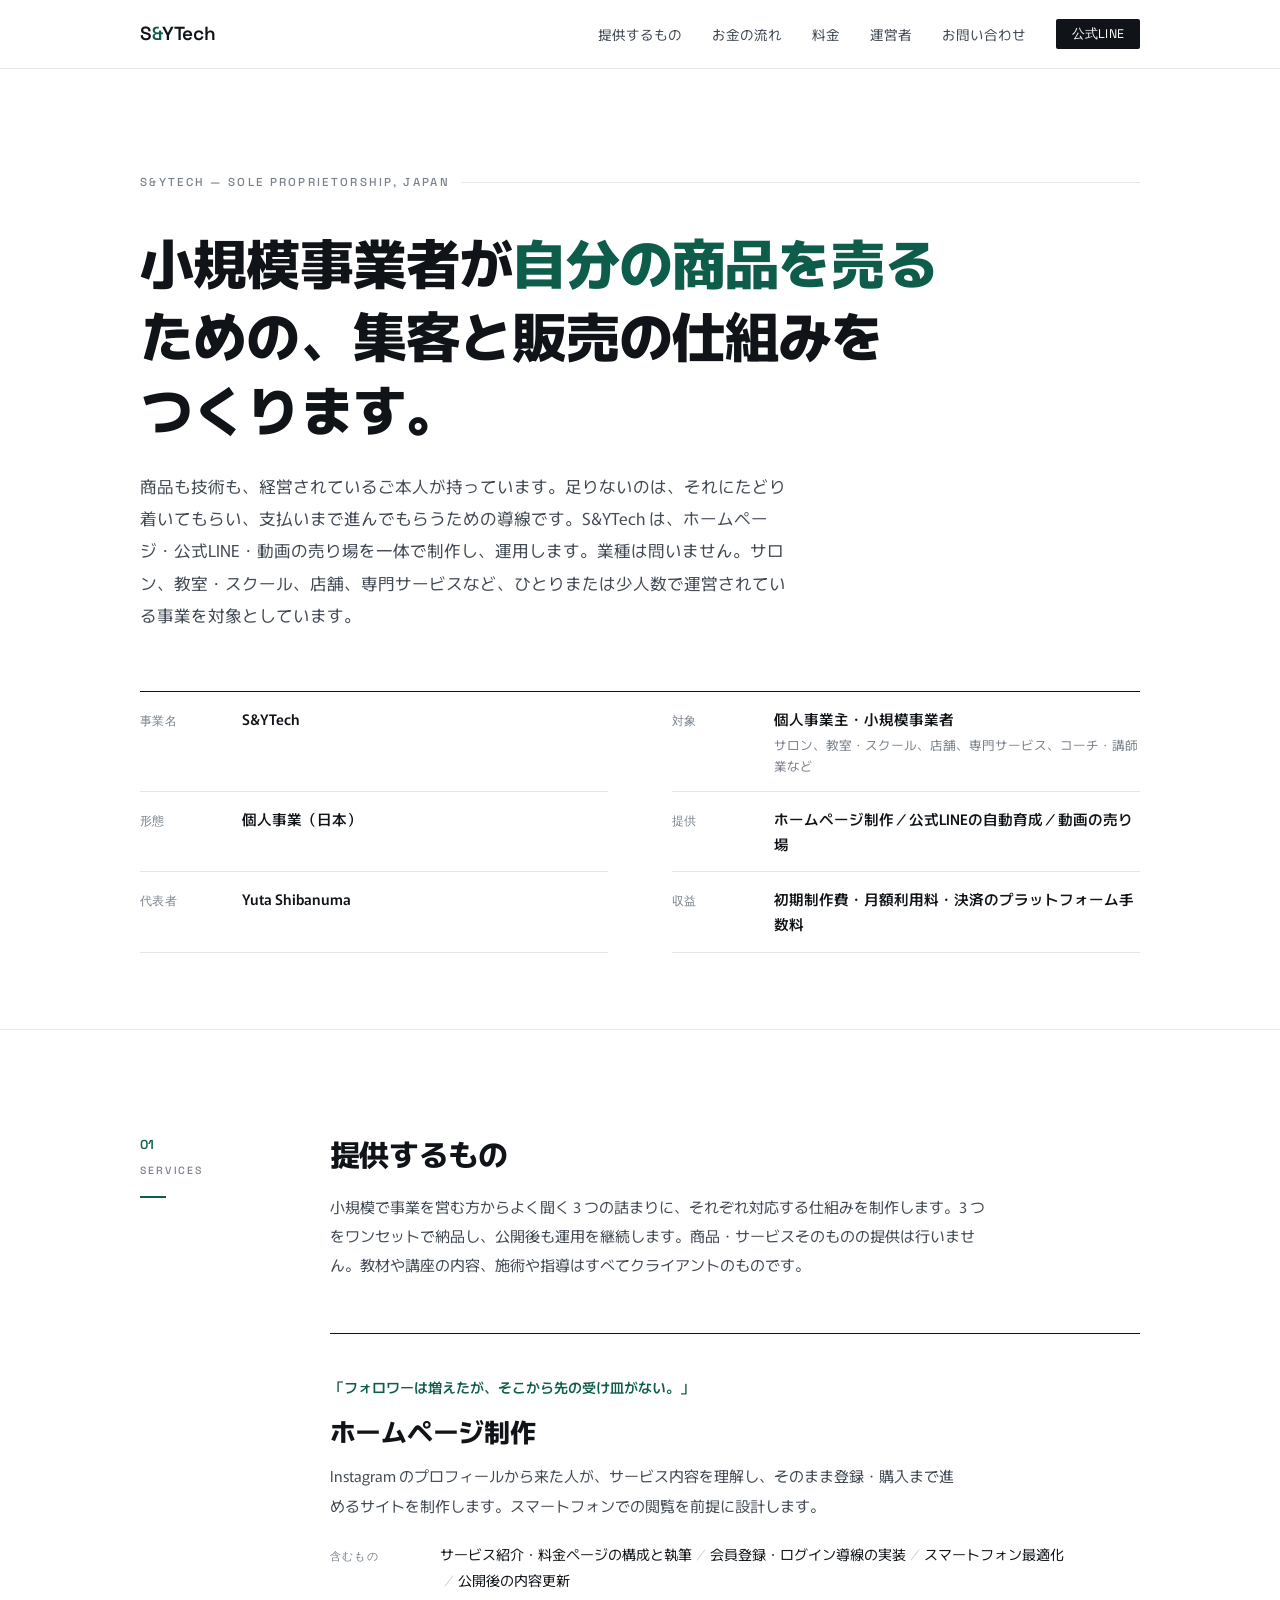
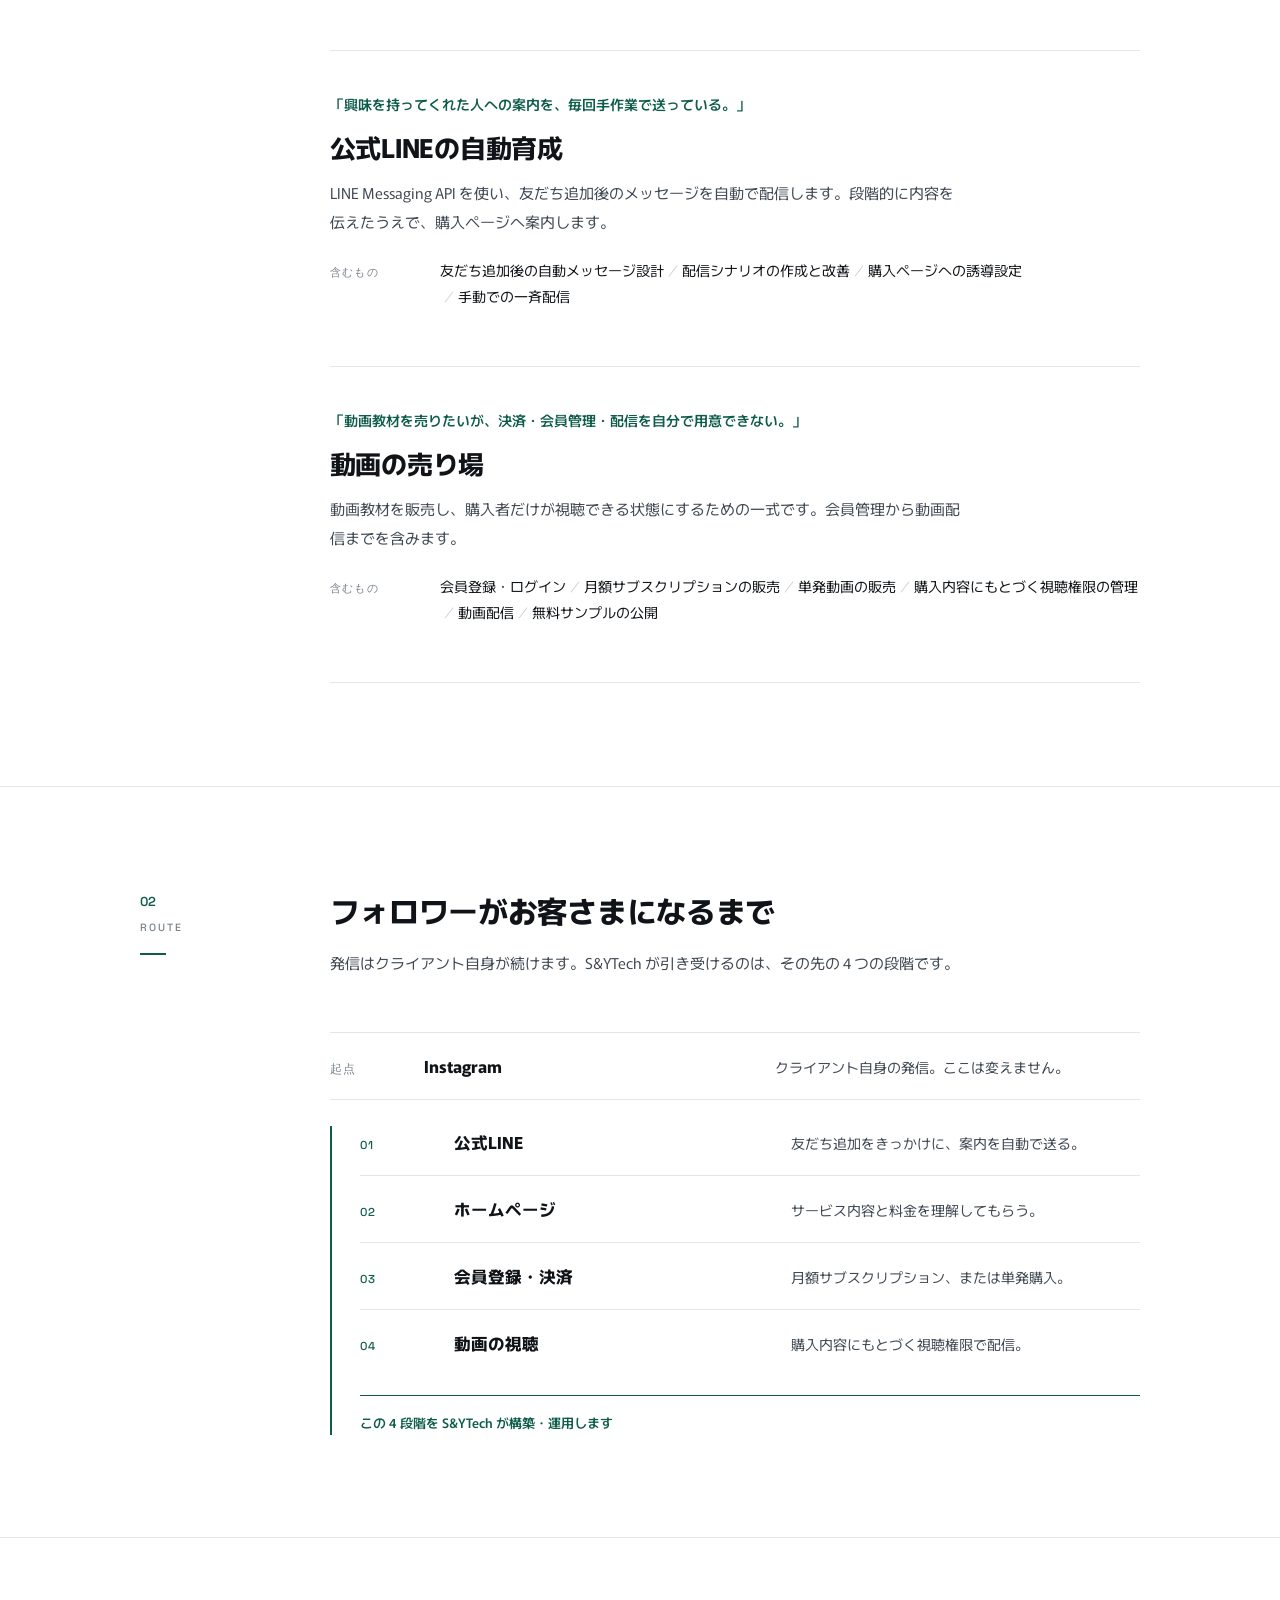
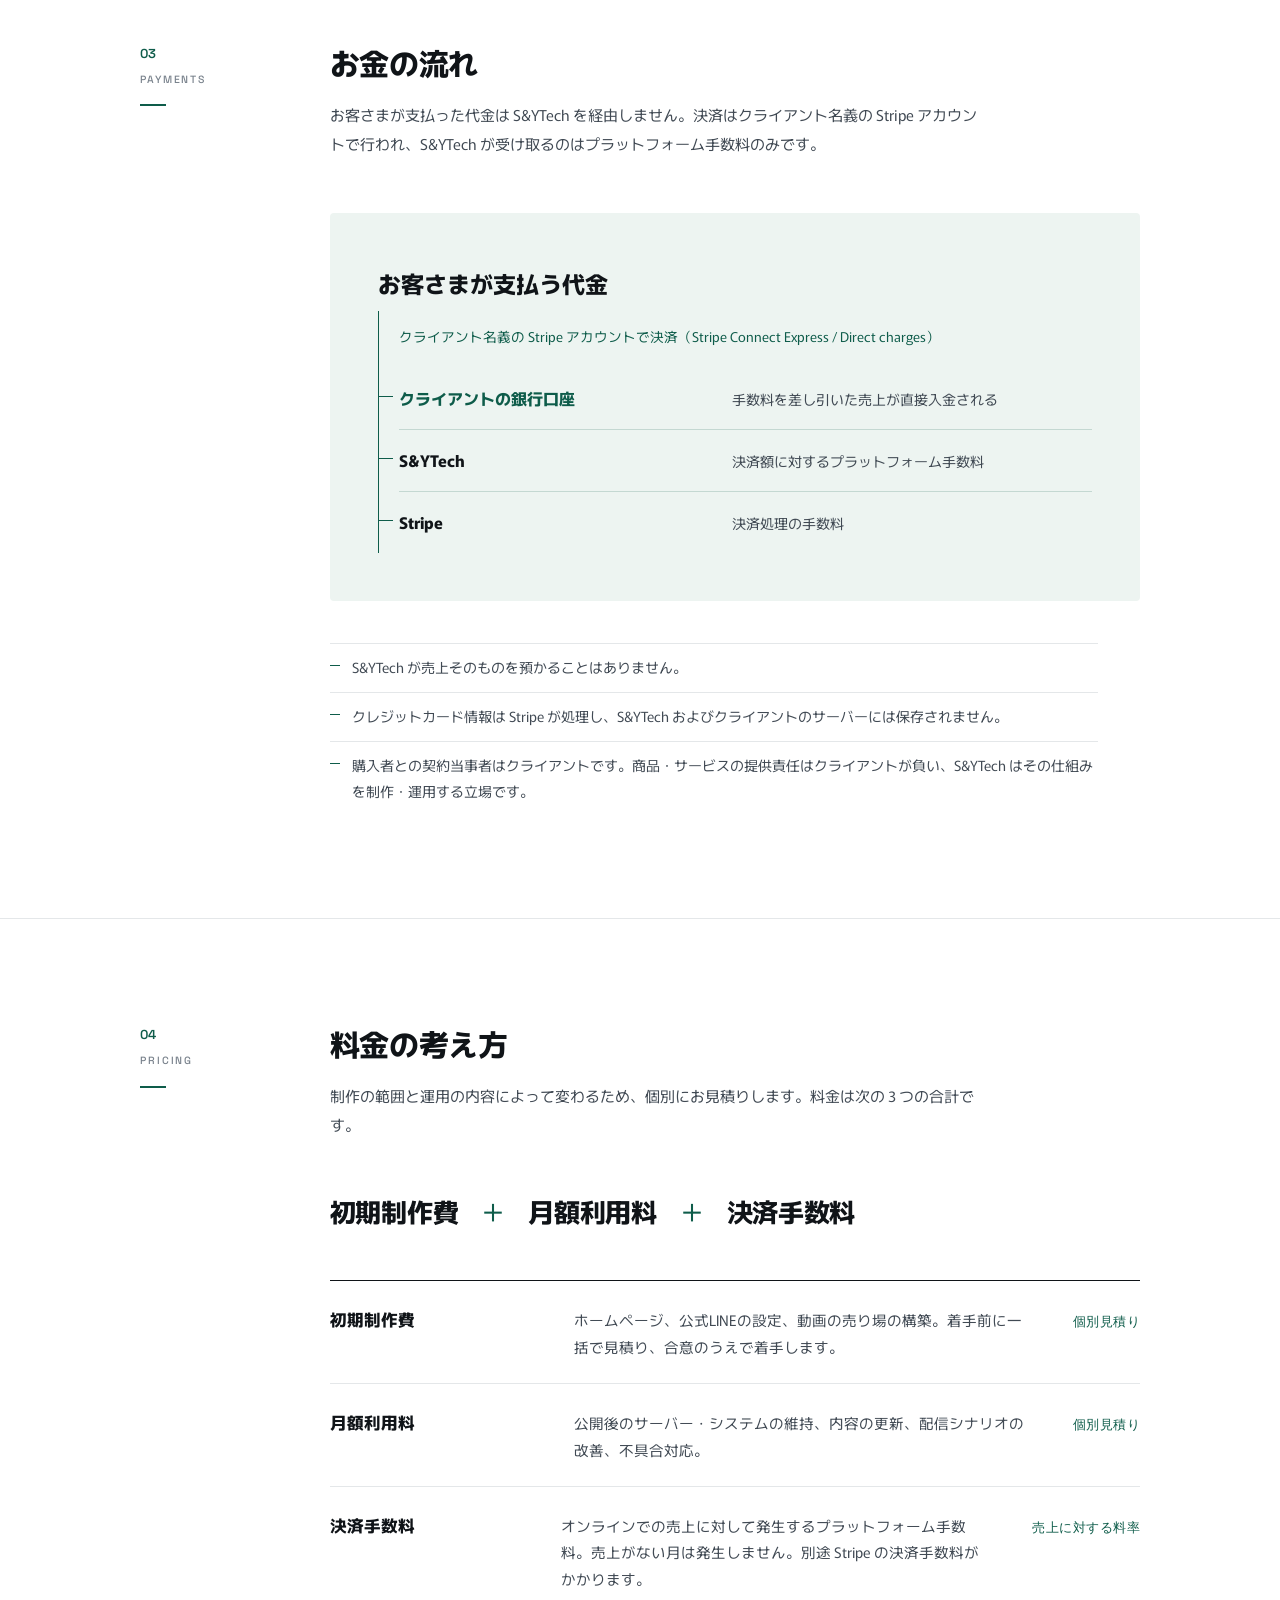
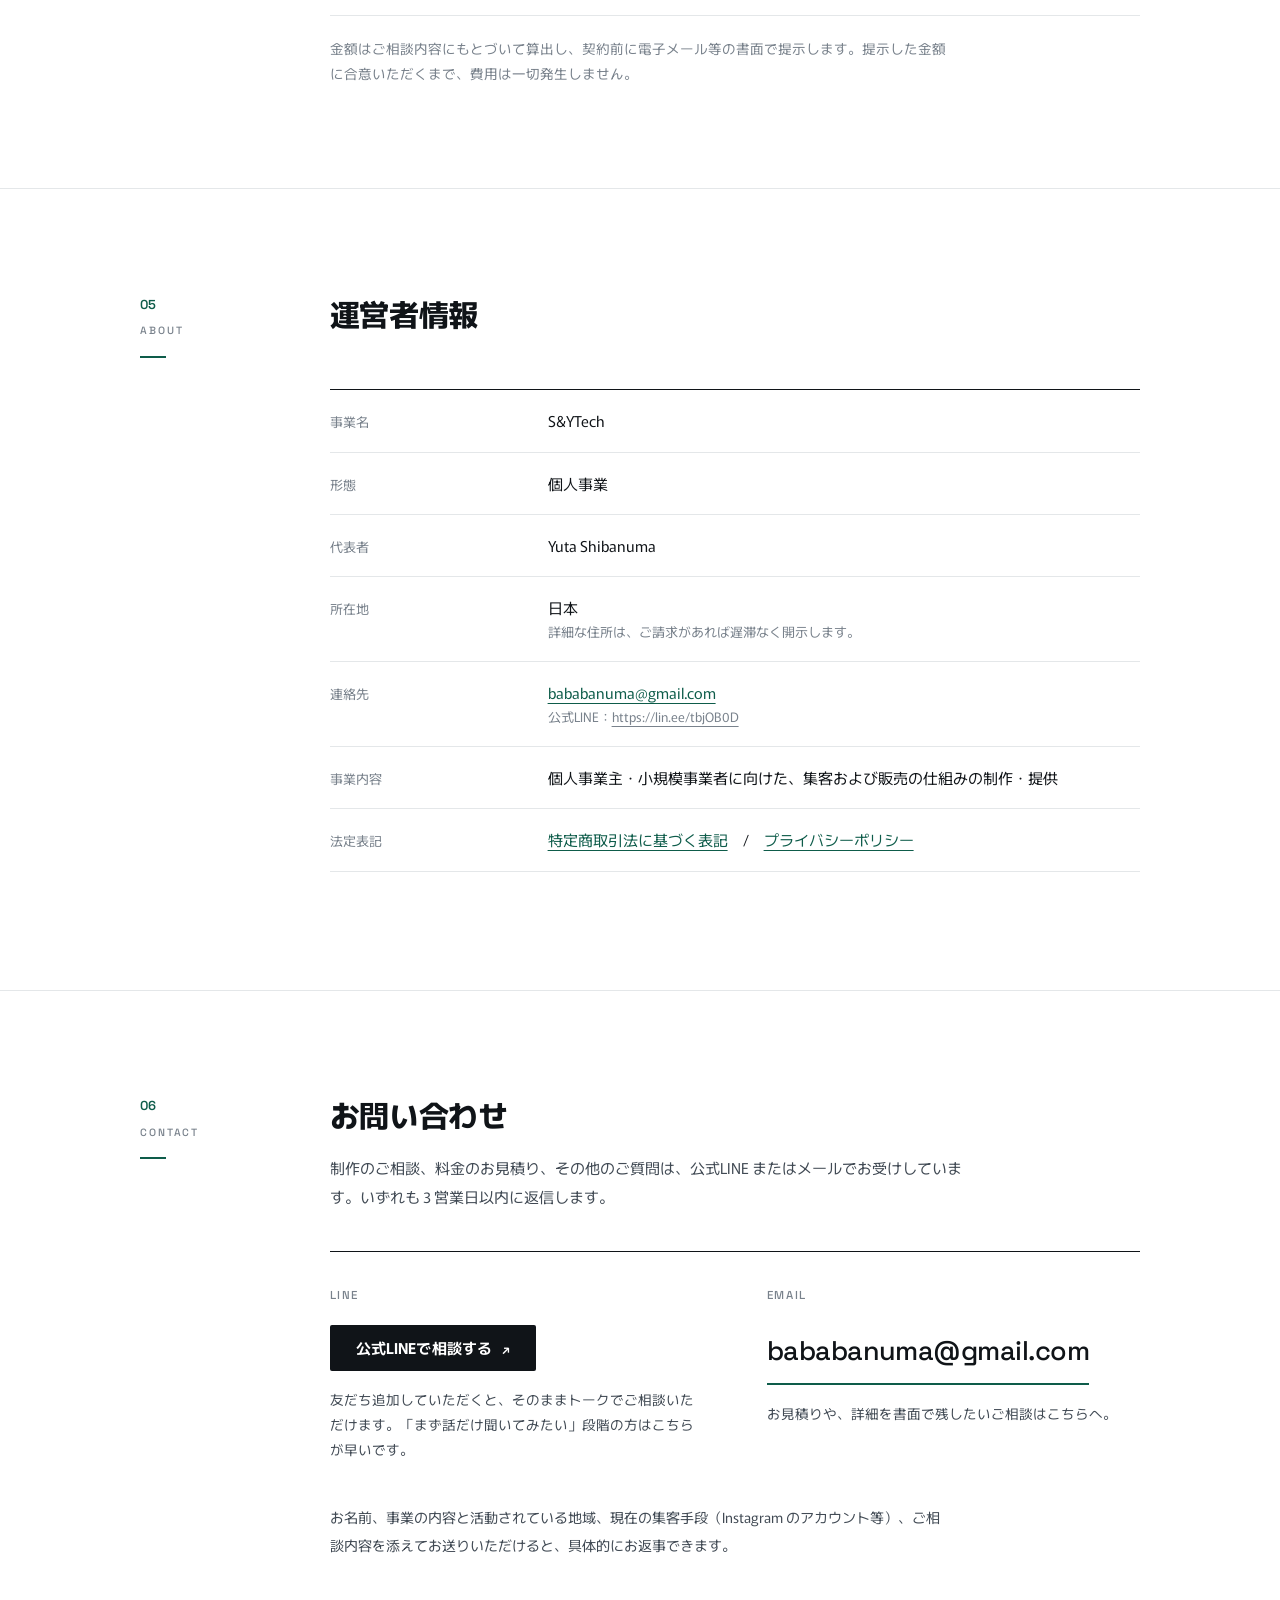
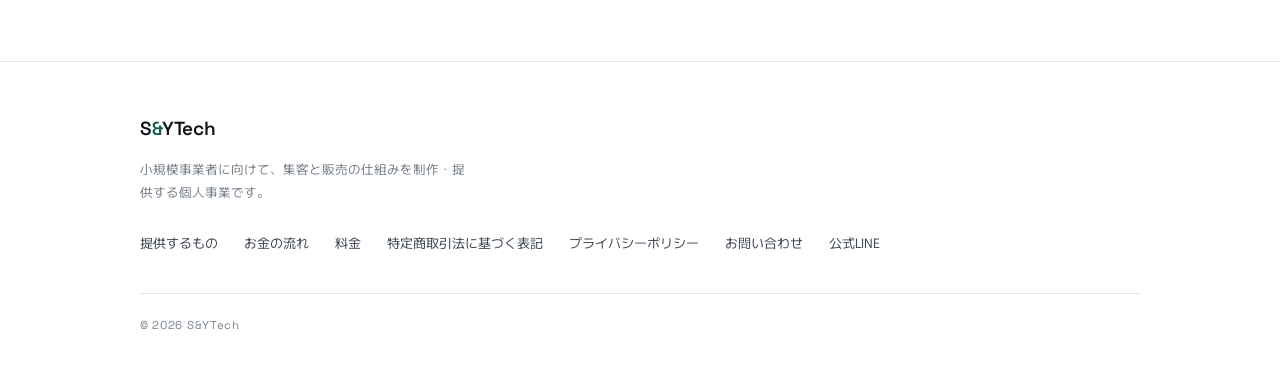
==== commit 7c1eeeb6: "feat: 公式LINE導線を追加し、対象を小規模事業者全般に拡張 - ヘッダーCTA・06お問い合わせ・05運営者情報・フッター・法定表記の   各所に公式LINE（https://lin.ee/t" ====
--- a/index.html
+++ b/index.html
@@ -3,14 +3,14 @@
 <head>
 <meta charset="UTF-8">
 <meta name="viewport" content="width=device-width, initial-scale=1">
-<title>S&amp;YTech｜ネイリストのための集客・販売インフラ</title>
-<meta name="description" content="S&YTech は、ネイリスト・ネイルサロン・ネイルスクール運営者に向けて、ホームページ制作、公式LINEの自動育成、動画教材の販売基盤をワンセットで提供する個人事業です。">
+<title>S&amp;YTech｜小規模事業者のための集客・販売インフラ</title>
+<meta name="description" content="S&YTech は、個人事業主・小規模事業者（サロン、教室・スクール、店舗、専門サービス等）に向けて、ホームページ制作、公式LINEの自動育成、動画・オンライン教材の販売基盤をワンセットで提供する個人事業です。">
 <meta name="robots" content="index, follow">
 <link rel="canonical" href="https://bababanuma-eng.github.io/sytech/">
 <meta property="og:type" content="website">
 <meta property="og:site_name" content="S&YTech">
-<meta property="og:title" content="S&YTech｜ネイリストのための集客・販売インフラ">
-<meta property="og:description" content="ホームページ、公式LINEの自動育成、動画教材の売り場。ネイリストが自分の技術を売るための仕組みを制作・運用します。">
+<meta property="og:title" content="S&YTech｜小規模事業者のための集客・販売インフラ">
+<meta property="og:description" content="ホームページ、公式LINEの自動育成、動画・オンライン教材の売り場。小規模事業者が自分の商品・サービスを売るための仕組みを制作・運用します。">
 <meta property="og:locale" content="ja_JP">
 <link rel="icon" href="assets/favicon.svg" type="image/svg+xml">
 <link rel="preconnect" href="https://fonts.googleapis.com">
@@ -28,7 +28,8 @@
       <a class="nav__sm-hide" href="#money">お金の流れ</a>
       <a class="nav__sm-hide" href="#price">料金</a>
       <a class="nav__sm-hide" href="#about">運営者</a>
-      <a class="nav__cta" href="#contact">Contact</a>
+      <a class="nav__sm-hide" href="#contact">お問い合わせ</a>
+      <a class="nav__cta" href="https://lin.ee/tbjOB0D" target="_blank" rel="noopener">公式LINE</a>
     </nav>
   </div>
 </header>
@@ -39,10 +40,10 @@
   <section class="wrap hero">
     <p class="hero__tag">S&amp;YTech — Sole proprietorship, Japan</p>
 
-    <h1>ネイリストが<em>自分の技術を売る</em>ための、集客と販売の仕組みをつくります。</h1>
+    <h1>小規模事業者が<em>自分の商品を売る</em>ための、集客と販売の仕組みをつくります。</h1>
 
     <p class="hero__body">
-      技術はネイリストが持っています。足りないのは、その技術にたどり着いてもらい、支払いまで進んでもらうための導線です。S&amp;YTech は、ホームページ・公式LINE・動画の売り場を一体で制作し、運用します。
+      商品も技術も、経営されているご本人が持っています。足りないのは、それにたどり着いてもらい、支払いまで進んでもらうための導線です。S&amp;YTech は、ホームページ・公式LINE・動画の売り場を一体で制作し、運用します。業種は問いません。サロン、教室・スクール、店舗、専門サービスなど、ひとりまたは少人数で運営されている事業を対象としています。
     </p>
 
     <dl class="summary">
@@ -52,7 +53,7 @@
       </div>
       <div class="summary__row">
         <dt>対象</dt>
-        <dd>ネイリスト個人、ネイルサロン、ネイルスクール運営者</dd>
+        <dd>個人事業主・小規模事業者<small>サロン、教室・スクール、店舗、専門サービス、コーチ・講師業など</small></dd>
       </div>
       <div class="summary__row">
         <dt>形態</dt>
@@ -85,7 +86,7 @@
       <div>
         <h2 class="band__title">提供するもの</h2>
         <p class="band__lead">
-          ネイリストからよく聞く 3 つの詰まりに、それぞれ対応する仕組みを制作します。3 つをワンセットで納品し、公開後も運用を継続します。ネイルの施術・指導そのものは行いません。教材や講座の内容はすべてクライアントのものです。
+          小規模で事業を営む方からよく聞く 3 つの詰まりに、それぞれ対応する仕組みを制作します。3 つをワンセットで納品し、公開後も運用を継続します。商品・サービスそのものの提供は行いません。教材や講座の内容、施術や指導はすべてクライアントのものです。
         </p>
 
         <div class="offer">
@@ -147,7 +148,7 @@
       </div>
 
       <div>
-        <h2 class="band__title">フォロワーが受講者になるまで</h2>
+        <h2 class="band__title">フォロワーがお客さまになるまで</h2>
         <p class="band__lead">
           発信はクライアント自身が続けます。S&amp;YTech が引き受けるのは、その先の 4 つの段階です。
         </p>
@@ -199,11 +200,11 @@
       <div>
         <h2 class="band__title">お金の流れ</h2>
         <p class="band__lead">
-          受講者が支払った代金は S&amp;YTech を経由しません。決済はクライアント名義の Stripe アカウントで行われ、S&amp;YTech が受け取るのはプラットフォーム手数料のみです。
+          お客さまが支払った代金は S&amp;YTech を経由しません。決済はクライアント名義の Stripe アカウントで行われ、S&amp;YTech が受け取るのはプラットフォーム手数料のみです。
         </p>
 
         <div class="money">
-          <p class="money__from">受講者が支払う代金</p>
+          <p class="money__from">お客さまが支払う代金</p>
           <p class="money__via">クライアント名義の Stripe アカウントで決済（Stripe Connect Express / Direct charges）</p>
 
           <ul class="money__split">
@@ -225,7 +226,7 @@
         <ul class="facts">
           <li>S&amp;YTech が売上そのものを預かることはありません。</li>
           <li>クレジットカード情報は Stripe が処理し、S&amp;YTech およびクライアントのサーバーには保存されません。</li>
-          <li>受講者との契約当事者はクライアントです。教材の提供責任はクライアントが負い、S&amp;YTech はその仕組みを制作・運用する立場です。</li>
+          <li>購入者との契約当事者はクライアントです。商品・サービスの提供責任はクライアントが負い、S&amp;YTech はその仕組みを制作・運用する立場です。</li>
         </ul>
       </div>
     </div>
@@ -263,7 +264,7 @@
           </div>
           <div class="rate">
             <p class="rate__name">決済手数料</p>
-            <p class="rate__desc">動画教材の売上に対して発生するプラットフォーム手数料。売上がない月は発生しません。別途 Stripe の決済手数料がかかります。</p>
+            <p class="rate__desc">オンラインでの売上に対して発生するプラットフォーム手数料。売上がない月は発生しません。別途 Stripe の決済手数料がかかります。</p>
             <p class="rate__value">売上に対する料率</p>
           </div>
         </div>
@@ -306,11 +307,11 @@
           </div>
           <div class="about__row">
             <dt>連絡先</dt>
-            <dd><a href="mailto:bababanuma@gmail.com">bababanuma@gmail.com</a></dd>
+            <dd><a href="mailto:bababanuma@gmail.com">bababanuma@gmail.com</a><small>公式LINE：<a href="https://lin.ee/tbjOB0D" target="_blank" rel="noopener">https://lin.ee/tbjOB0D</a></small></dd>
           </div>
           <div class="about__row">
             <dt>事業内容</dt>
-            <dd>ネイリスト・ネイルサロン・ネイルスクール運営者に向けた、集客および販売の仕組みの制作・提供</dd>
+            <dd>個人事業主・小規模事業者に向けた、集客および販売の仕組みの制作・提供</dd>
           </div>
           <div class="about__row">
             <dt>法定表記</dt>
@@ -333,13 +334,29 @@
       <div>
         <h2 class="band__title">お問い合わせ</h2>
         <p class="band__lead">
-          制作のご相談、料金のお見積り、その他のご質問はメールでお受けしています。3 営業日以内に返信します。
-        </p>
-
-        <a class="mailto" href="mailto:bababanuma@gmail.com?subject=%EF%BC%BBS%26YTech%EF%BC%BD%E3%81%8A%E5%95%8F%E3%81%84%E5%90%88%E3%82%8F%E3%81%9B">bababanuma@gmail.com</a>
+          制作のご相談、料金のお見積り、その他のご質問は、公式LINE またはメールでお受けしています。いずれも 3 営業日以内に返信します。
+        </p>
+
+        <div class="channels">
+          <div class="channel">
+            <p class="channel__k">LINE</p>
+            <a class="line-cta" href="https://lin.ee/tbjOB0D" target="_blank" rel="noopener">公式LINEで相談する</a>
+            <p class="channel__note">
+              友だち追加していただくと、そのままトークでご相談いただけます。「まず話だけ聞いてみたい」段階の方はこちらが早いです。
+            </p>
+          </div>
+
+          <div class="channel">
+            <p class="channel__k">Email</p>
+            <a class="mailto" href="mailto:bababanuma@gmail.com?subject=%EF%BC%BBS%26YTech%EF%BC%BD%E3%81%8A%E5%95%8F%E3%81%84%E5%90%88%E3%82%8F%E3%81%9B">bababanuma@gmail.com</a>
+            <p class="channel__note">
+              お見積りや、詳細を書面で残したいご相談はこちらへ。
+            </p>
+          </div>
+        </div>
 
         <p class="contact__note">
-          お名前、活動されている地域、現在の発信手段（Instagram のアカウント等）、ご相談内容を添えてお送りいただけると、具体的にお返事できます。
+          お名前、事業の内容と活動されている地域、現在の集客手段（Instagram のアカウント等）、ご相談内容を添えてお送りいただけると、具体的にお返事できます。
         </p>
       </div>
     </div>
@@ -352,7 +369,7 @@
     <div class="foot__inner">
       <div>
         <span class="mark">S<i>&amp;</i>YTech</span>
-        <p class="foot__desc">ネイリスト向けに、集客と販売の仕組みを制作・提供する個人事業です。</p>
+        <p class="foot__desc">小規模事業者に向けて、集客と販売の仕組みを制作・提供する個人事業です。</p>
       </div>
       <nav class="foot__nav">
         <a href="#offer">提供するもの</a>
@@ -361,6 +378,7 @@
         <a href="tokushoho.html">特定商取引法に基づく表記</a>
         <a href="privacy.html">プライバシーポリシー</a>
         <a href="mailto:bababanuma@gmail.com">お問い合わせ</a>
+        <a href="https://lin.ee/tbjOB0D" target="_blank" rel="noopener">公式LINE</a>
       </nav>
     </div>
     <p class="foot__copy">© 2026 S&amp;YTech</p>
--- a/assets/style.css
+++ b/assets/style.css
@@ -231,6 +231,15 @@
   font-weight: 500;
 }
 
+.summary__row dd small {
+  display: block;
+  margin-top: 2px;
+  font-size: 12.5px;
+  font-weight: 400;
+  color: var(--ink-45);
+  line-height: 1.7;
+}
+
 @media (max-width: 760px) {
   .summary {
     grid-template-columns: 1fr;
@@ -671,6 +680,11 @@
   line-height: 1.75;
 }
 
+.about__row dd small a {
+  color: var(--ink-45);
+  word-break: break-all;
+}
+
 @media (max-width: 700px) {
   .about__row {
     grid-template-columns: 1fr;
@@ -679,11 +693,65 @@
 
 /* ---------- 06 お問い合わせ ---------- */
 
+.channels {
+  margin-top: clamp(28px, 3.4vw, 40px);
+  padding-top: clamp(22px, 2.8vw, 32px);
+  border-top: 1.5px solid var(--ink);
+  display: grid;
+  grid-template-columns: repeat(2, minmax(0, 1fr));
+  column-gap: clamp(32px, 5vw, 72px);
+  row-gap: clamp(30px, 4vw, 44px);
+  align-items: start;
+}
+
+.channel__k {
+  font-family: var(--latin);
+  font-size: 11.5px;
+  font-weight: 500;
+  letter-spacing: 0.14em;
+  text-transform: uppercase;
+  color: var(--ink-45);
+}
+
+.channel__note {
+  margin-top: 16px;
+  max-width: 30em;
+  font-size: 13.5px;
+  color: var(--ink-70);
+  line-height: 1.85;
+}
+
+.line-cta {
+  display: inline-block;
+  margin-top: 18px;
+  padding: 14px 26px;
+  background: var(--ink);
+  color: var(--white);
+  font-size: 15px;
+  font-weight: 600;
+  letter-spacing: 0.01em;
+  line-height: 1.2;
+  text-decoration: none;
+  border-radius: 2px;
+  transition: background 0.16s ease;
+}
+
+.line-cta::after {
+  content: "↗";
+  margin-left: 10px;
+  font-family: var(--latin);
+  font-size: 13px;
+}
+
+.line-cta:hover {
+  background: var(--accent);
+}
+
 .mailto {
   display: inline-block;
-  margin-top: clamp(28px, 3.4vw, 40px);
-  font-family: var(--latin);
-  font-size: clamp(21px, 4.2vw, 42px);
+  margin-top: 18px;
+  font-family: var(--latin);
+  font-size: clamp(19px, 3vw, 27px);
   font-weight: 500;
   letter-spacing: -0.02em;
   color: var(--ink);
@@ -698,8 +766,14 @@
   color: var(--accent);
 }
 
+@media (max-width: 760px) {
+  .channels {
+    grid-template-columns: 1fr;
+  }
+}
+
 .contact__note {
-  margin-top: 26px;
+  margin-top: clamp(30px, 4vw, 42px);
   max-width: 44em;
   font-size: 14px;
   color: var(--ink-70);
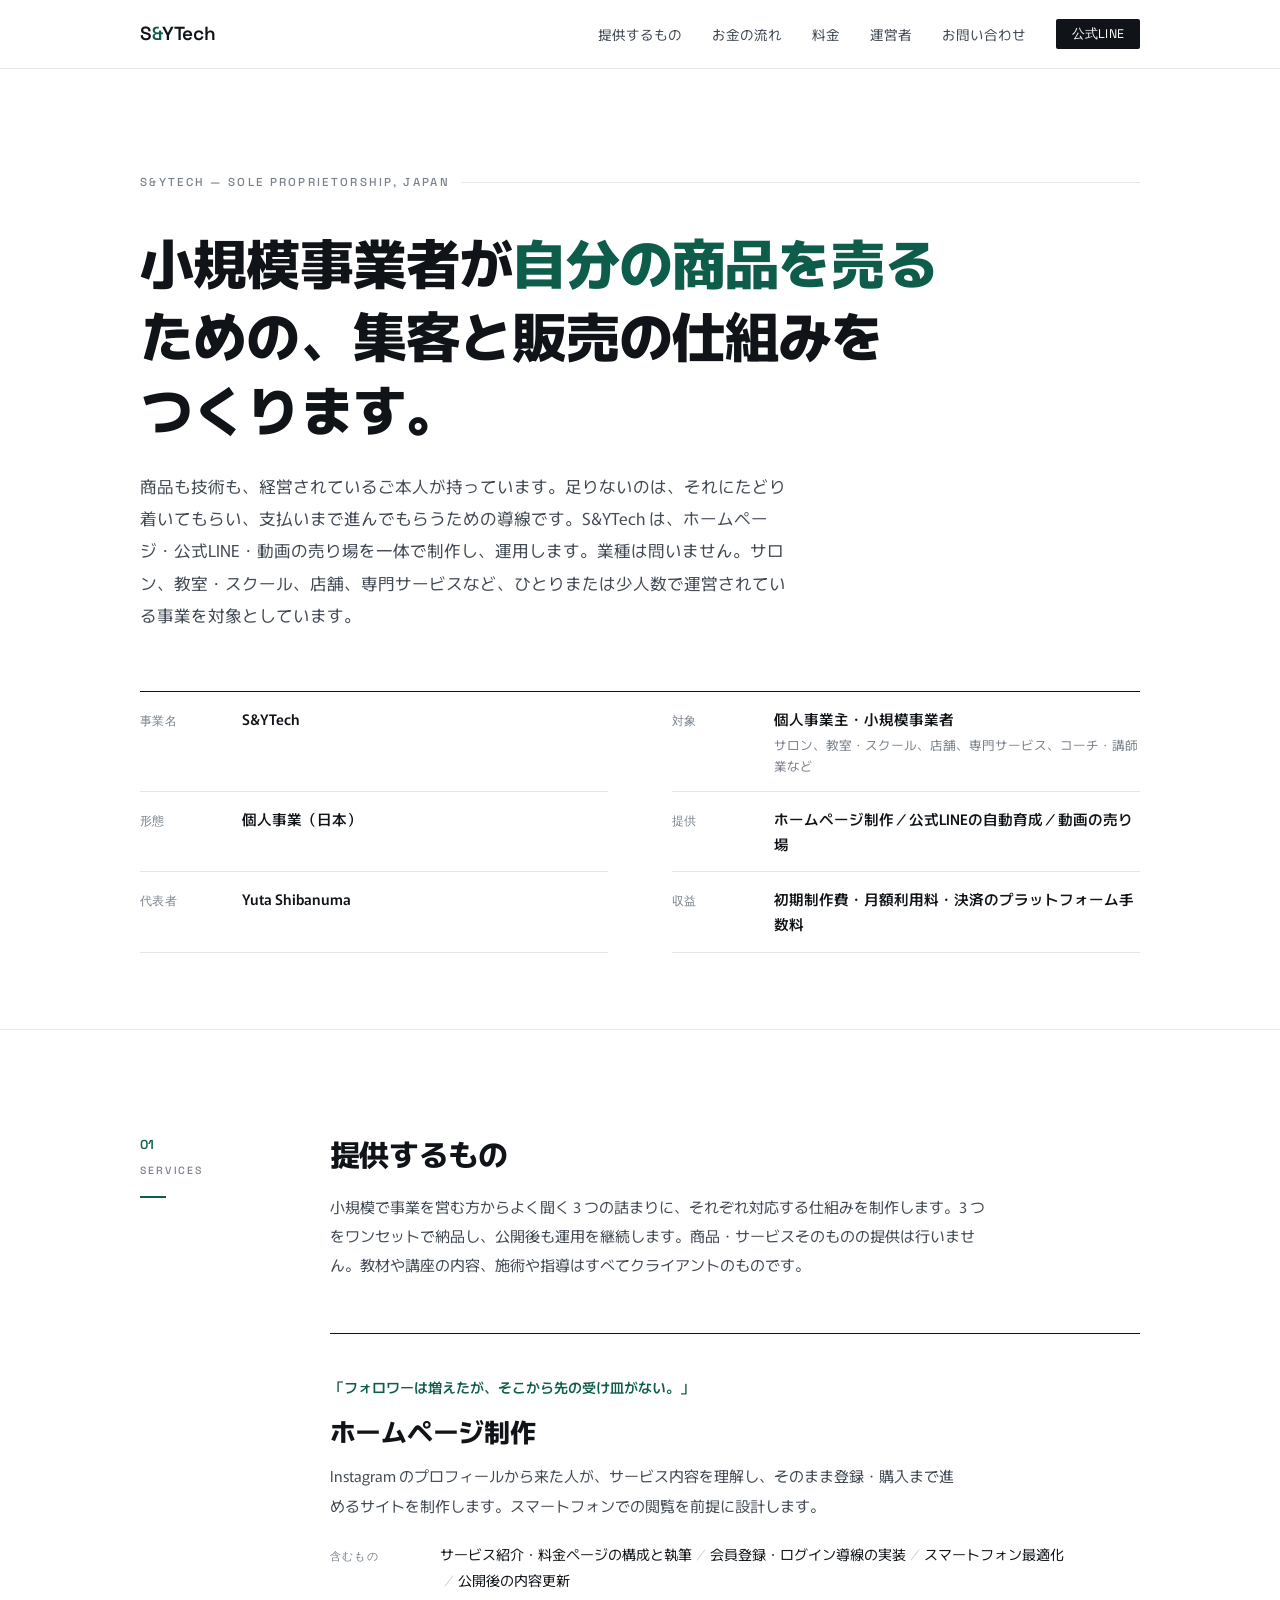
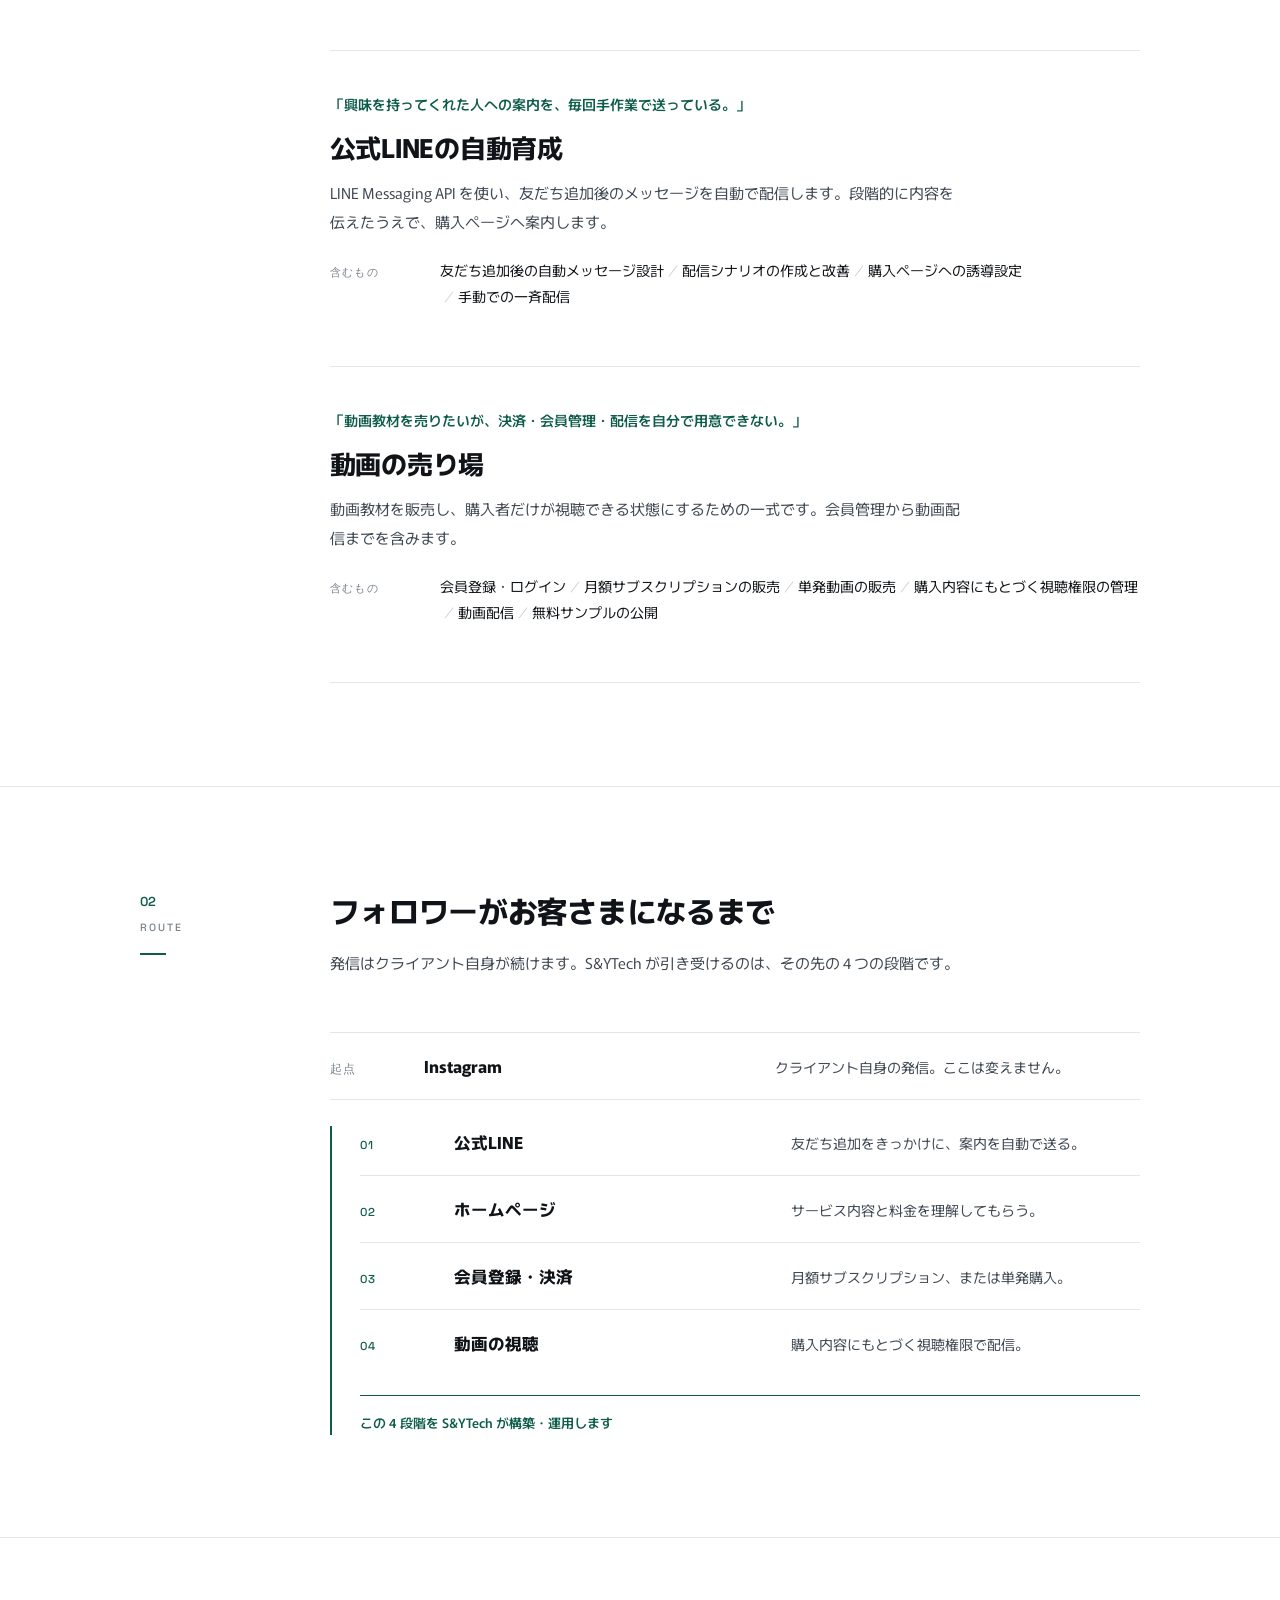
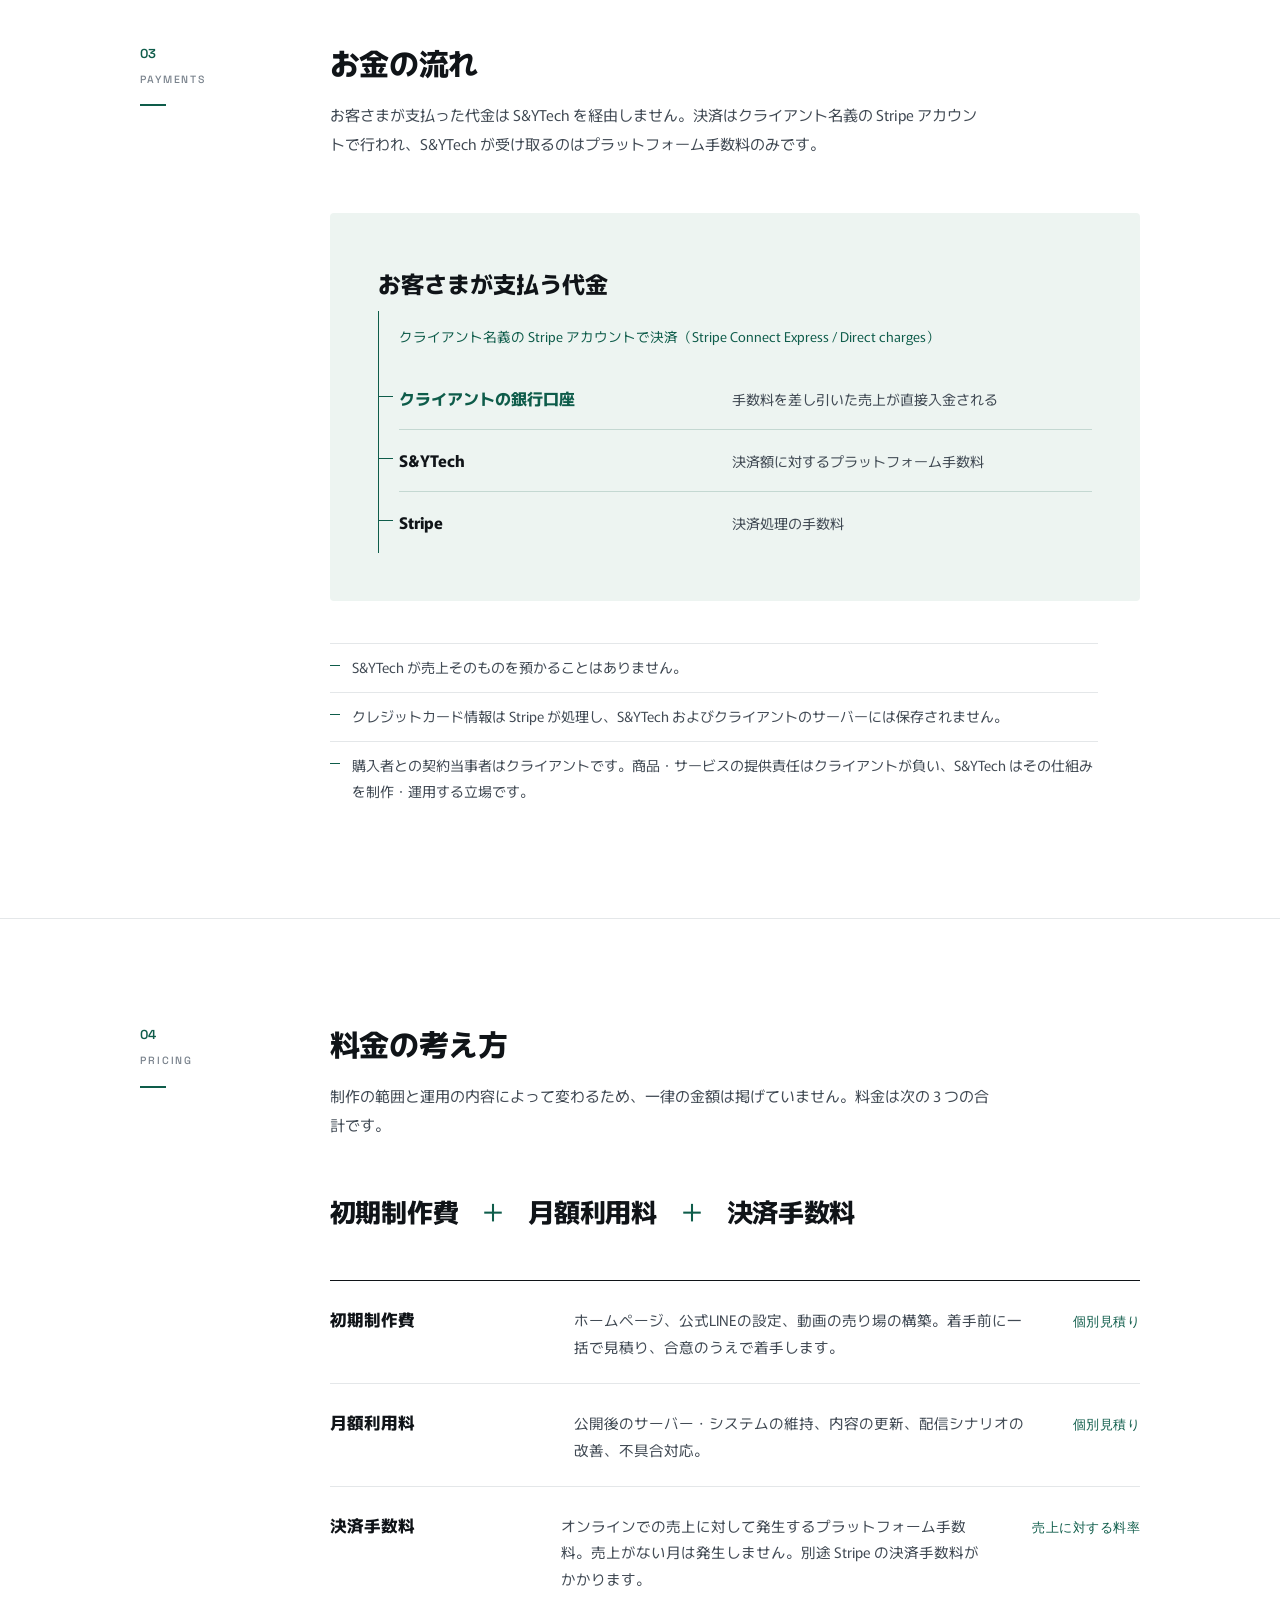
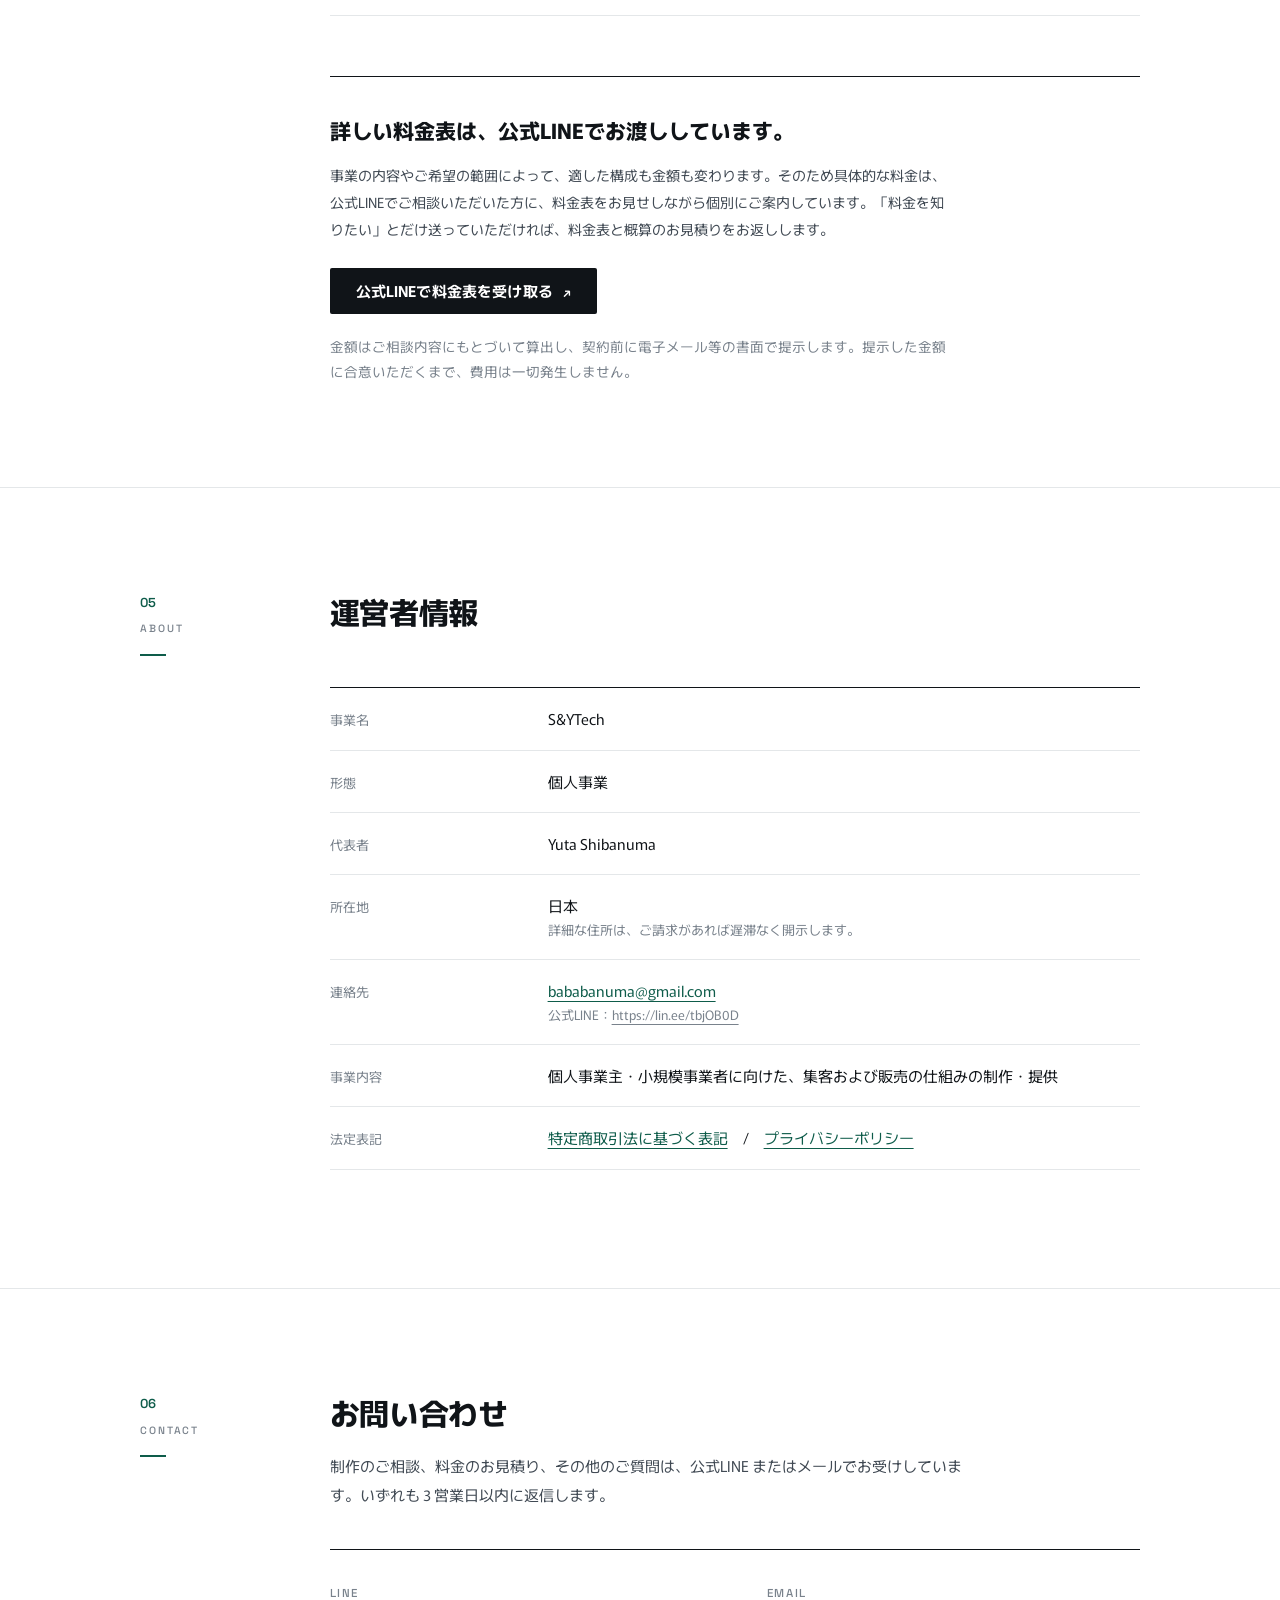
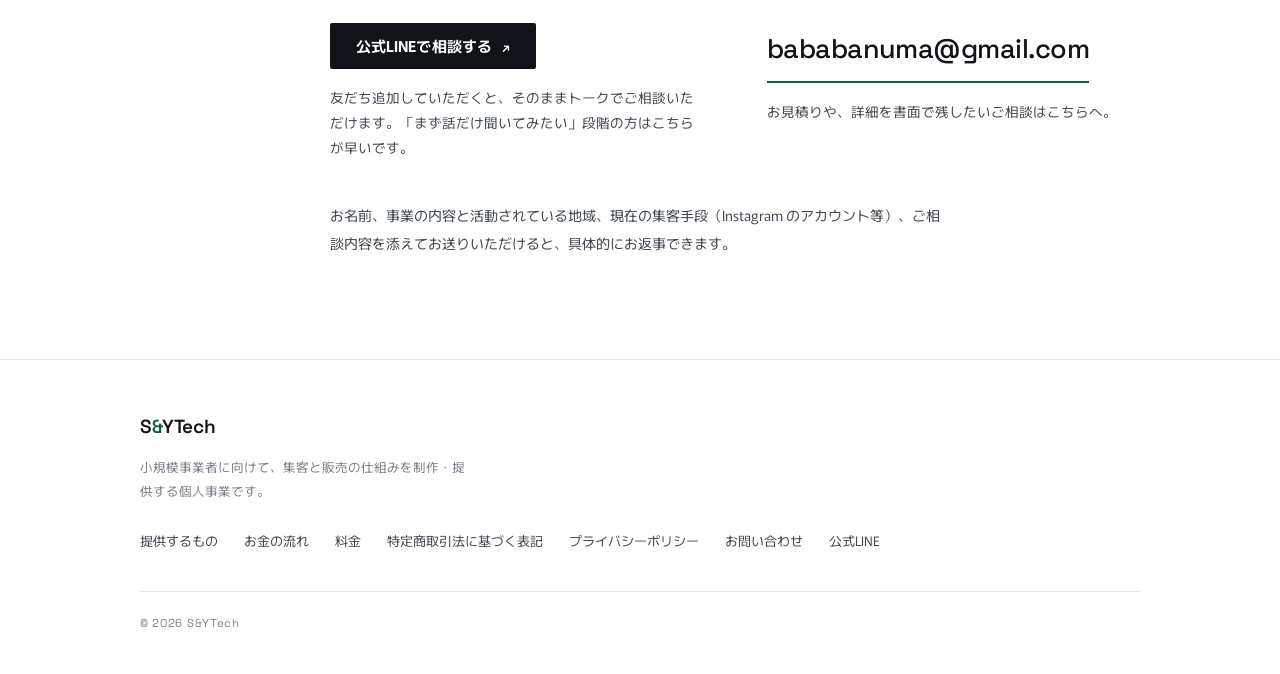
==== commit d7b0c65a: "feat: 料金セクションに公式LINEへの料金表案内を追加 - 04 Pricing の末尾に .price-line ブロックを追加。具体的な金額は   公式LINEで個別に案内する旨と「公式LI" ====
--- a/index.html
+++ b/index.html
@@ -244,7 +244,7 @@
       <div>
         <h2 class="band__title">料金の考え方</h2>
         <p class="band__lead">
-          制作の範囲と運用の内容によって変わるため、個別にお見積りします。料金は次の 3 つの合計です。
+          制作の範囲と運用の内容によって変わるため、一律の金額は掲げていません。料金は次の 3 つの合計です。
         </p>
 
         <p class="formula">
@@ -267,6 +267,14 @@
             <p class="rate__desc">オンラインでの売上に対して発生するプラットフォーム手数料。売上がない月は発生しません。別途 Stripe の決済手数料がかかります。</p>
             <p class="rate__value">売上に対する料率</p>
           </div>
+        </div>
+
+        <div class="price-line">
+          <p class="price-line__title">詳しい料金表は、公式LINEでお渡ししています。</p>
+          <p class="price-line__body">
+            事業の内容やご希望の範囲によって、適した構成も金額も変わります。そのため具体的な料金は、公式LINEでご相談いただいた方に、料金表をお見せしながら個別にご案内しています。「料金を知りたい」とだけ送っていただければ、料金表と概算のお見積りをお返しします。
+          </p>
+          <a class="line-cta" href="https://lin.ee/tbjOB0D" target="_blank" rel="noopener">公式LINEで料金表を受け取る</a>
         </div>
 
         <p class="note">
--- a/assets/style.css
+++ b/assets/style.css
@@ -644,6 +644,31 @@
   font-size: 13.5px;
   color: var(--ink-45);
   line-height: 1.85;
+}
+
+/* 料金：公式LINEへの導線 */
+
+.price-line {
+  margin-top: clamp(40px, 5vw, 60px);
+  padding-top: clamp(26px, 3vw, 36px);
+  border-top: 1.5px solid var(--ink);
+}
+
+.price-line__title {
+  font-size: clamp(17px, 2.2vw, 21px);
+  font-weight: 700;
+  line-height: 1.65;
+}
+
+.price-line__body {
+  margin-top: 14px;
+  max-width: 44em;
+  font-size: 14px;
+  color: var(--ink-70);
+}
+
+.price-line .line-cta {
+  margin-top: 24px;
 }
 
 /* ---------- 05 運営者情報 ---------- */
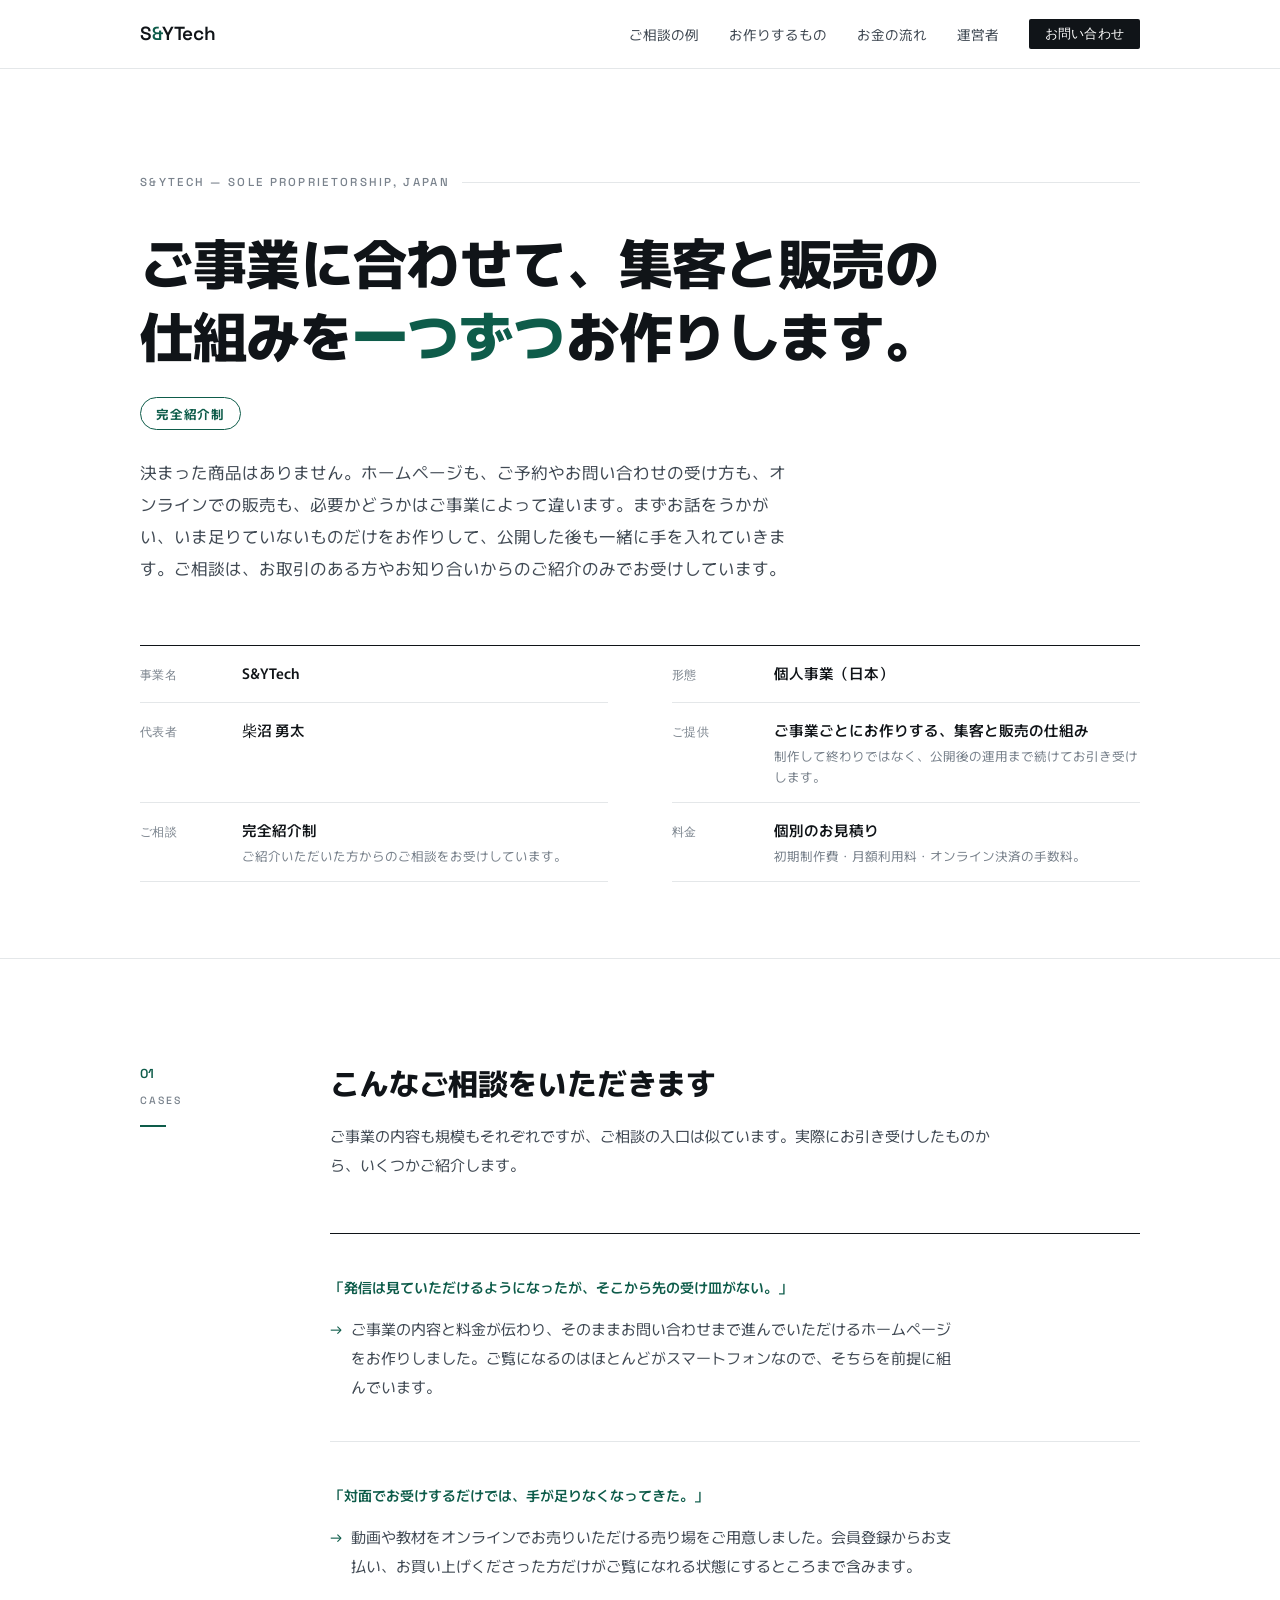
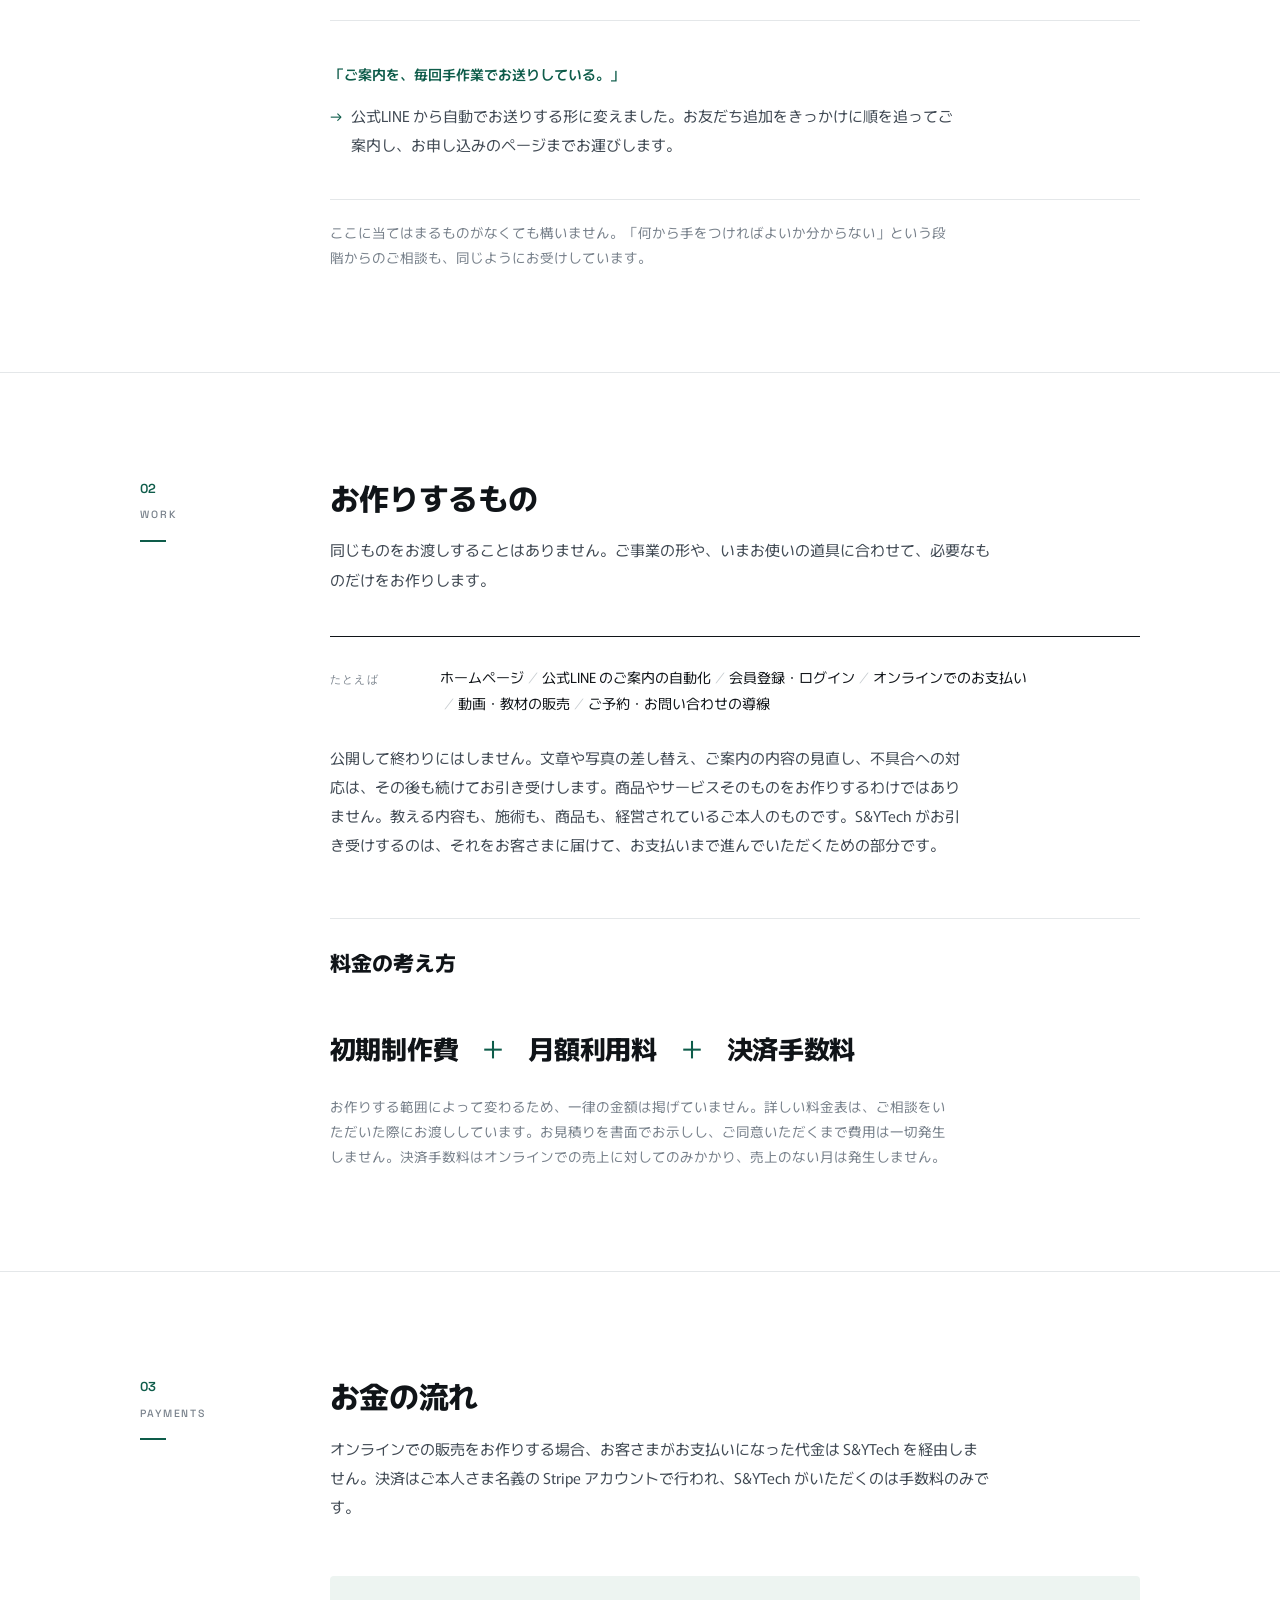
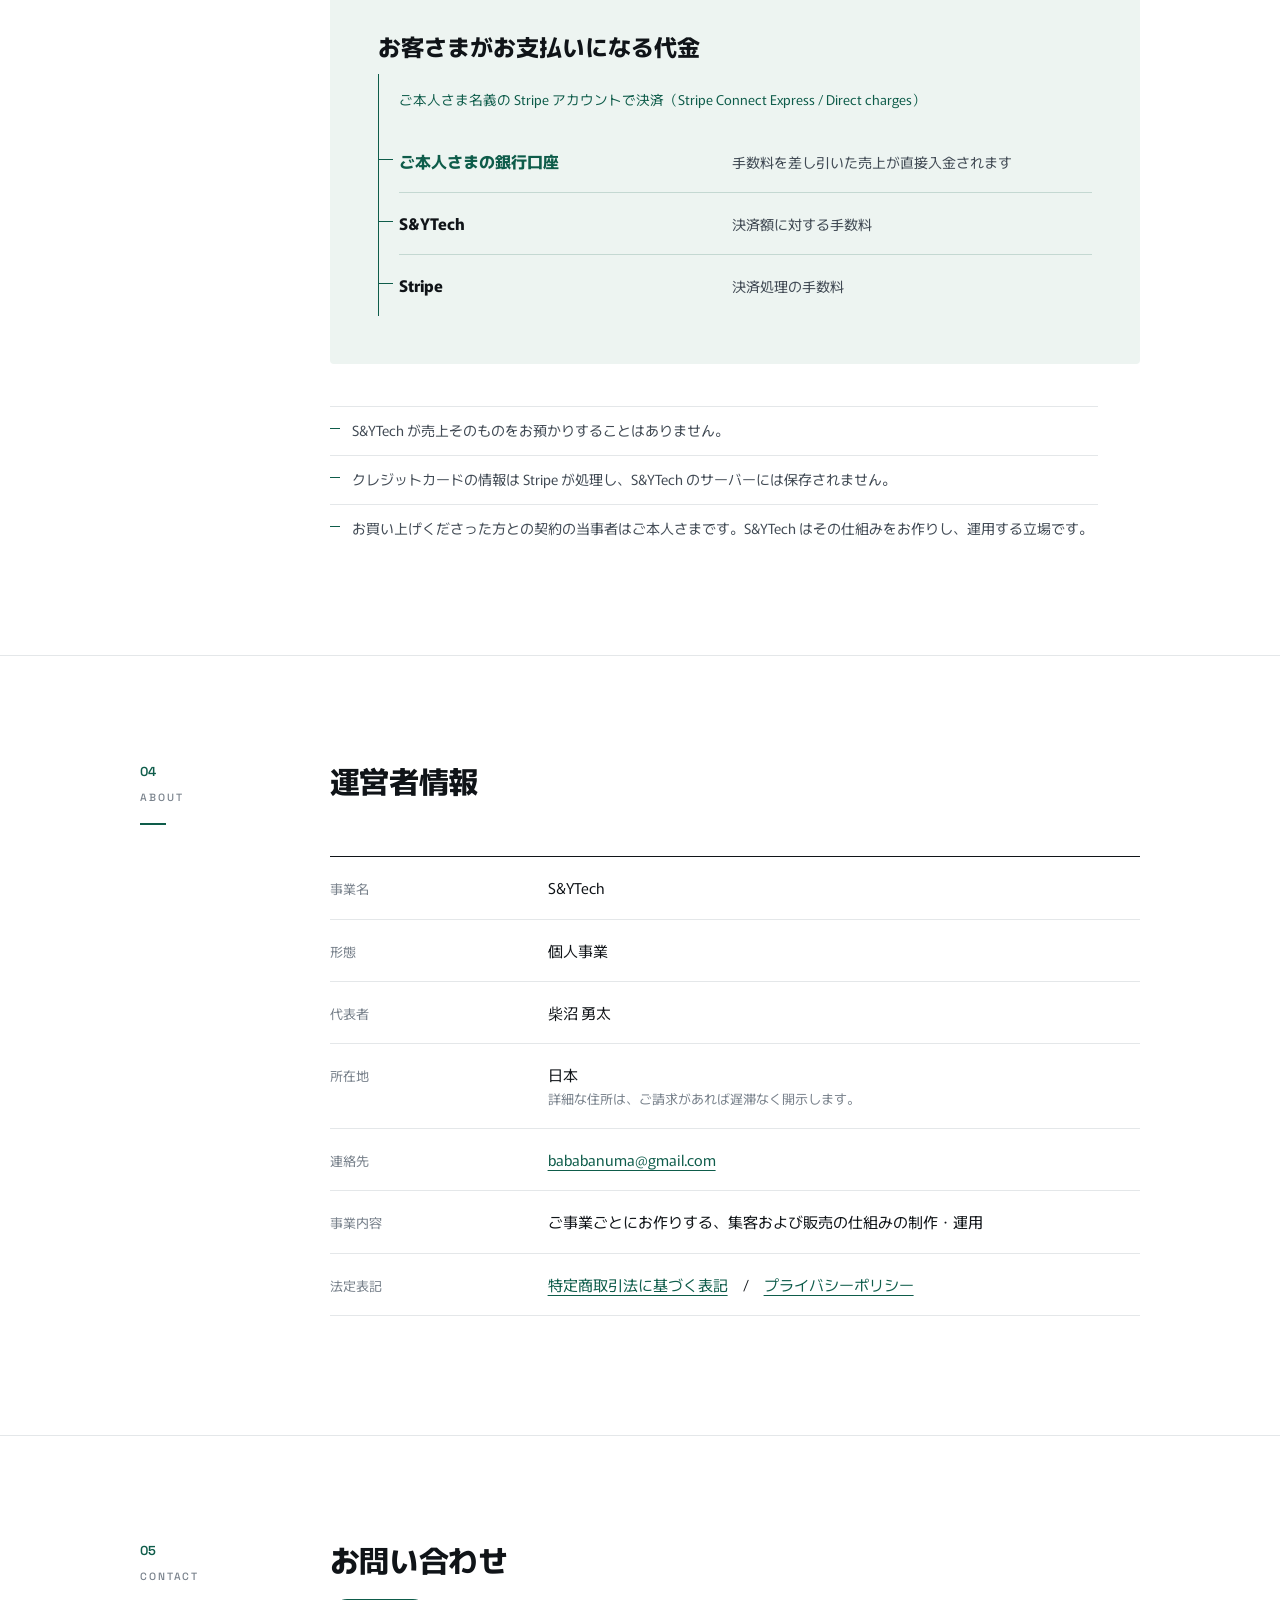
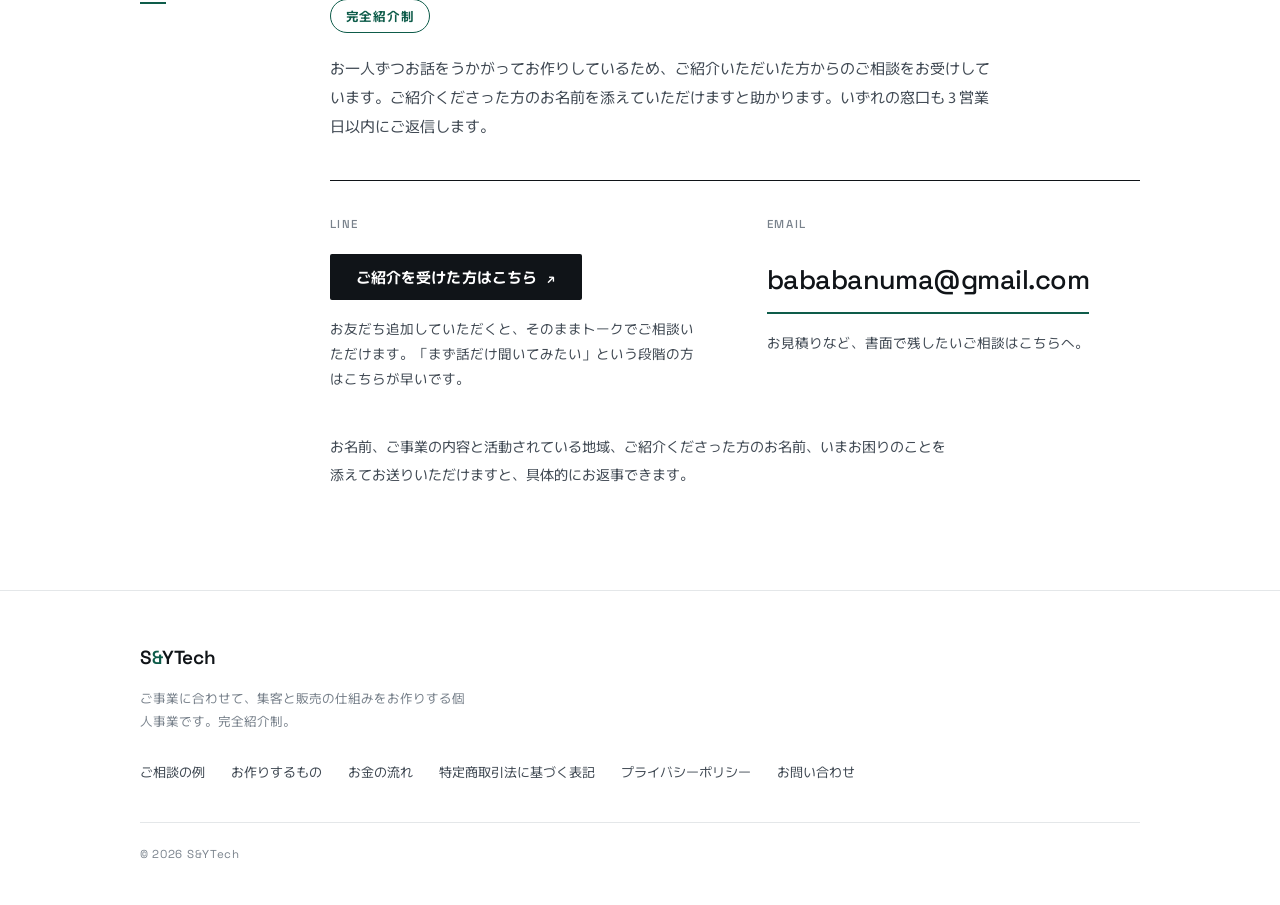
==== commit b5d26256: "feat: 完全紹介制であることを明示し、事業ごとの個別制作という形に書き直した 商品を3つ並べた仕様書のような構成だったため、読んだ方が自分の事業を 当てはめにくかった。決まった商品を並べるのをやめ" ====
--- a/index.html
+++ b/index.html
@@ -3,14 +3,14 @@
 <head>
 <meta charset="UTF-8">
 <meta name="viewport" content="width=device-width, initial-scale=1">
-<title>S&amp;YTech｜小規模事業者のための集客・販売インフラ</title>
-<meta name="description" content="S&YTech は、個人事業主・小規模事業者（サロン、教室・スクール、店舗、専門サービス等）に向けて、ホームページ制作、公式LINEの自動育成、動画・オンライン教材の販売基盤をワンセットで提供する個人事業です。">
+<title>S&amp;YTech｜ご事業に合わせて、集客と販売の仕組みをお作りします</title>
+<meta name="description" content="S&YTech は、ご事業ごとにホームページや販売の仕組みを一つずつお作りする個人事業です。完全紹介制でご相談を承っています。">
 <meta name="robots" content="index, follow">
 <link rel="canonical" href="https://bababanuma-eng.github.io/sytech/">
 <meta property="og:type" content="website">
 <meta property="og:site_name" content="S&YTech">
-<meta property="og:title" content="S&YTech｜小規模事業者のための集客・販売インフラ">
-<meta property="og:description" content="ホームページ、公式LINEの自動育成、動画・オンライン教材の売り場。小規模事業者が自分の商品・サービスを売るための仕組みを制作・運用します。">
+<meta property="og:title" content="S&YTech｜ご事業に合わせて、集客と販売の仕組みをお作りします">
+<meta property="og:description" content="決まった商品はありません。お話をうかがってから、ご事業に必要なものだけをお作りします。完全紹介制。">
 <meta property="og:locale" content="ja_JP">
 <link rel="icon" href="assets/favicon.svg" type="image/svg+xml">
 <link rel="preconnect" href="https://fonts.googleapis.com">
@@ -24,12 +24,11 @@
   <div class="wrap head__inner">
     <a class="mark" href="#top">S<i>&amp;</i>YTech</a>
     <nav class="nav">
-      <a class="nav__sm-hide" href="#offer">提供するもの</a>
+      <a class="nav__sm-hide" href="#cases">ご相談の例</a>
+      <a class="nav__sm-hide" href="#work">お作りするもの</a>
       <a class="nav__sm-hide" href="#money">お金の流れ</a>
-      <a class="nav__sm-hide" href="#price">料金</a>
       <a class="nav__sm-hide" href="#about">運営者</a>
-      <a class="nav__sm-hide" href="#contact">お問い合わせ</a>
-      <a class="nav__cta" href="https://lin.ee/tbjOB0D" target="_blank" rel="noopener">公式LINE</a>
+      <a class="nav__cta" href="#contact">お問い合わせ</a>
     </nav>
   </div>
 </header>
@@ -40,10 +39,12 @@
   <section class="wrap hero">
     <p class="hero__tag">S&amp;YTech — Sole proprietorship, Japan</p>
 
-    <h1>小規模事業者が<em>自分の商品を売る</em>ための、集客と販売の仕組みをつくります。</h1>
+    <h1>ご事業に合わせて、集客と販売の仕組みを<em>一つずつ</em>お作りします。</h1>
+
+    <p class="badge">完全紹介制</p>
 
     <p class="hero__body">
-      商品も技術も、経営されているご本人が持っています。足りないのは、それにたどり着いてもらい、支払いまで進んでもらうための導線です。S&amp;YTech は、ホームページ・公式LINE・動画の売り場を一体で制作し、運用します。業種は問いません。サロン、教室・スクール、店舗、専門サービスなど、ひとりまたは少人数で運営されている事業を対象としています。
+      決まった商品はありません。ホームページも、ご予約やお問い合わせの受け方も、オンラインでの販売も、必要かどうかはご事業によって違います。まずお話をうかがい、いま足りていないものだけをお作りして、公開した後も一緒に手を入れていきます。ご相談は、お取引のある方やお知り合いからのご紹介のみでお受けしています。
     </p>
 
     <dl class="summary">
@@ -52,138 +53,108 @@
         <dd>S&amp;YTech</dd>
       </div>
       <div class="summary__row">
-        <dt>対象</dt>
-        <dd>個人事業主・小規模事業者<small>サロン、教室・スクール、店舗、専門サービス、コーチ・講師業など</small></dd>
-      </div>
-      <div class="summary__row">
         <dt>形態</dt>
         <dd>個人事業（日本）</dd>
       </div>
       <div class="summary__row">
-        <dt>提供</dt>
-        <dd>ホームページ制作／公式LINEの自動育成／動画の売り場</dd>
-      </div>
-      <div class="summary__row">
         <dt>代表者</dt>
-        <dd>Yuta Shibanuma</dd>
-      </div>
-      <div class="summary__row">
-        <dt>収益</dt>
-        <dd>初期制作費・月額利用料・決済のプラットフォーム手数料</dd>
+        <dd>柴沼 勇太</dd>
+      </div>
+      <div class="summary__row">
+        <dt>ご提供</dt>
+        <dd>ご事業ごとにお作りする、集客と販売の仕組み<small>制作して終わりではなく、公開後の運用まで続けてお引き受けします。</small></dd>
+      </div>
+      <div class="summary__row">
+        <dt>ご相談</dt>
+        <dd>完全紹介制<small>ご紹介いただいた方からのご相談をお受けしています。</small></dd>
+      </div>
+      <div class="summary__row">
+        <dt>料金</dt>
+        <dd>個別のお見積り<small>初期制作費・月額利用料・オンライン決済の手数料。</small></dd>
       </div>
     </dl>
   </section>
 
-  <!-- ================= 01 提供するもの ================= -->
-  <section class="band" id="offer">
+  <!-- ================= 01 ご相談の例 ================= -->
+  <section class="band" id="cases">
     <div class="wrap ledger">
       <div class="ledger__label">
         <span class="ledger__num">01</span>
-        <span class="ledger__lat">Services</span>
-        <span class="ledger__rule"></span>
-      </div>
-
-      <div>
-        <h2 class="band__title">提供するもの</h2>
+        <span class="ledger__lat">Cases</span>
+        <span class="ledger__rule"></span>
+      </div>
+
+      <div>
+        <h2 class="band__title">こんなご相談をいただきます</h2>
         <p class="band__lead">
-          小規模で事業を営む方からよく聞く 3 つの詰まりに、それぞれ対応する仕組みを制作します。3 つをワンセットで納品し、公開後も運用を継続します。商品・サービスそのものの提供は行いません。教材や講座の内容、施術や指導はすべてクライアントのものです。
+          ご事業の内容も規模もそれぞれですが、ご相談の入口は似ています。実際にお引き受けしたものから、いくつかご紹介します。
         </p>
 
         <div class="offer">
 
           <article class="offer__item">
-            <p class="offer__voice">「フォロワーは増えたが、そこから先の受け皿がない。」</p>
-            <h3 class="offer__name">ホームページ制作</h3>
-            <p class="offer__desc">
-              Instagram のプロフィールから来た人が、サービス内容を理解し、そのまま登録・購入まで進めるサイトを制作します。スマートフォンでの閲覧を前提に設計します。
-            </p>
-            <dl class="offer__includes">
-              <dt>含むもの</dt>
-              <dd>
-                <span>サービス紹介・料金ページの構成と執筆</span><span>会員登録・ログイン導線の実装</span><span>スマートフォン最適化</span><span>公開後の内容更新</span>
-              </dd>
-            </dl>
+            <p class="offer__voice">「発信は見ていただけるようになったが、そこから先の受け皿がない。」</p>
+            <p class="case__ans">
+              ご事業の内容と料金が伝わり、そのままお問い合わせまで進んでいただけるホームページをお作りしました。ご覧になるのはほとんどがスマートフォンなので、そちらを前提に組んでいます。
+            </p>
           </article>
 
           <article class="offer__item">
-            <p class="offer__voice">「興味を持ってくれた人への案内を、毎回手作業で送っている。」</p>
-            <h3 class="offer__name">公式LINEの自動育成</h3>
-            <p class="offer__desc">
-              LINE Messaging API を使い、友だち追加後のメッセージを自動で配信します。段階的に内容を伝えたうえで、購入ページへ案内します。
-            </p>
-            <dl class="offer__includes">
-              <dt>含むもの</dt>
-              <dd>
-                <span>友だち追加後の自動メッセージ設計</span><span>配信シナリオの作成と改善</span><span>購入ページへの誘導設定</span><span>手動での一斉配信</span>
-              </dd>
-            </dl>
+            <p class="offer__voice">「対面でお受けするだけでは、手が足りなくなってきた。」</p>
+            <p class="case__ans">
+              動画や教材をオンラインでお売りいただける売り場をご用意しました。会員登録からお支払い、お買い上げくださった方だけがご覧になれる状態にするところまで含みます。
+            </p>
           </article>
 
           <article class="offer__item">
-            <p class="offer__voice">「動画教材を売りたいが、決済・会員管理・配信を自分で用意できない。」</p>
-            <h3 class="offer__name">動画の売り場</h3>
-            <p class="offer__desc">
-              動画教材を販売し、購入者だけが視聴できる状態にするための一式です。会員管理から動画配信までを含みます。
-            </p>
-            <dl class="offer__includes">
-              <dt>含むもの</dt>
-              <dd>
-                <span>会員登録・ログイン</span><span>月額サブスクリプションの販売</span><span>単発動画の販売</span><span>購入内容にもとづく視聴権限の管理</span><span>動画配信</span><span>無料サンプルの公開</span>
-              </dd>
-            </dl>
+            <p class="offer__voice">「ご案内を、毎回手作業でお送りしている。」</p>
+            <p class="case__ans">
+              公式LINE から自動でお送りする形に変えました。お友だち追加をきっかけに順を追ってご案内し、お申し込みのページまでお運びします。
+            </p>
           </article>
 
         </div>
-      </div>
-    </div>
-  </section>
-
-  <!-- ================= 02 導線 ================= -->
-  <section class="band" id="route">
+
+        <p class="note">
+          ここに当てはまるものがなくても構いません。「何から手をつければよいか分からない」という段階からのご相談も、同じようにお受けしています。
+        </p>
+      </div>
+    </div>
+  </section>
+
+  <!-- ================= 02 お作りするもの ================= -->
+  <section class="band" id="work">
     <div class="wrap ledger">
       <div class="ledger__label">
         <span class="ledger__num">02</span>
-        <span class="ledger__lat">Route</span>
-        <span class="ledger__rule"></span>
-      </div>
-
-      <div>
-        <h2 class="band__title">フォロワーがお客さまになるまで</h2>
+        <span class="ledger__lat">Work</span>
+        <span class="ledger__rule"></span>
+      </div>
+
+      <div>
+        <h2 class="band__title">お作りするもの</h2>
         <p class="band__lead">
-          発信はクライアント自身が続けます。S&amp;YTech が引き受けるのは、その先の 4 つの段階です。
-        </p>
-
-        <div class="route">
-          <div class="route__step">
-            <p class="route__k">起点</p>
-            <p class="route__name">Instagram</p>
-            <p class="route__note">クライアント自身の発信。ここは変えません。</p>
-          </div>
-
-          <div class="route__owned">
-            <div class="route__step">
-              <p class="route__k">01</p>
-              <p class="route__name">公式LINE</p>
-              <p class="route__note">友だち追加をきっかけに、案内を自動で送る。</p>
-            </div>
-            <div class="route__step">
-              <p class="route__k">02</p>
-              <p class="route__name">ホームページ</p>
-              <p class="route__note">サービス内容と料金を理解してもらう。</p>
-            </div>
-            <div class="route__step">
-              <p class="route__k">03</p>
-              <p class="route__name">会員登録・決済</p>
-              <p class="route__note">月額サブスクリプション、または単発購入。</p>
-            </div>
-            <div class="route__step">
-              <p class="route__k">04</p>
-              <p class="route__name">動画の視聴</p>
-              <p class="route__note">購入内容にもとづく視聴権限で配信。</p>
-            </div>
-            <p class="route__owned-label">この 4 段階を S&amp;YTech が構築・運用します</p>
-          </div>
-        </div>
+          同じものをお渡しすることはありません。ご事業の形や、いまお使いの道具に合わせて、必要なものだけをお作りします。
+        </p>
+
+        <dl class="offer__includes work__examples">
+          <dt>たとえば</dt>
+          <dd>
+            <span>ホームページ</span><span>公式LINE のご案内の自動化</span><span>会員登録・ログイン</span><span>オンラインでのお支払い</span><span>動画・教材の販売</span><span>ご予約・お問い合わせの導線</span>
+          </dd>
+        </dl>
+
+        <p class="work__body">
+          公開して終わりにはしません。文章や写真の差し替え、ご案内の内容の見直し、不具合への対応は、その後も続けてお引き受けします。商品やサービスそのものをお作りするわけではありません。教える内容も、施術も、商品も、経営されているご本人のものです。S&amp;YTech がお引き受けするのは、それをお客さまに届けて、お支払いまで進んでいただくための部分です。
+        </p>
+
+        <h3 class="work__sub">料金の考え方</h3>
+        <p class="formula">
+          初期制作費 <i>＋</i> 月額利用料 <i>＋</i> 決済手数料
+        </p>
+        <p class="note">
+          お作りする範囲によって変わるため、一律の金額は掲げていません。詳しい料金表は、ご相談をいただいた際にお渡ししています。お見積りを書面でお示しし、ご同意いただくまで費用は一切発生しません。決済手数料はオンラインでの売上に対してのみかかり、売上のない月は発生しません。
+        </p>
       </div>
     </div>
   </section>
@@ -200,21 +171,21 @@
       <div>
         <h2 class="band__title">お金の流れ</h2>
         <p class="band__lead">
-          お客さまが支払った代金は S&amp;YTech を経由しません。決済はクライアント名義の Stripe アカウントで行われ、S&amp;YTech が受け取るのはプラットフォーム手数料のみです。
+          オンラインでの販売をお作りする場合、お客さまがお支払いになった代金は S&amp;YTech を経由しません。決済はご本人さま名義の Stripe アカウントで行われ、S&amp;YTech がいただくのは手数料のみです。
         </p>
 
         <div class="money">
-          <p class="money__from">お客さまが支払う代金</p>
-          <p class="money__via">クライアント名義の Stripe アカウントで決済（Stripe Connect Express / Direct charges）</p>
+          <p class="money__from">お客さまがお支払いになる代金</p>
+          <p class="money__via">ご本人さま名義の Stripe アカウントで決済（Stripe Connect Express / Direct charges）</p>
 
           <ul class="money__split">
             <li>
-              <span class="money__who">クライアントの銀行口座</span>
-              <span class="money__what">手数料を差し引いた売上が直接入金される</span>
+              <span class="money__who">ご本人さまの銀行口座</span>
+              <span class="money__what">手数料を差し引いた売上が直接入金されます</span>
             </li>
             <li>
               <span class="money__who">S&amp;YTech</span>
-              <span class="money__what">決済額に対するプラットフォーム手数料</span>
+              <span class="money__what">決済額に対する手数料</span>
             </li>
             <li>
               <span class="money__who">Stripe</span>
@@ -224,71 +195,19 @@
         </div>
 
         <ul class="facts">
-          <li>S&amp;YTech が売上そのものを預かることはありません。</li>
-          <li>クレジットカード情報は Stripe が処理し、S&amp;YTech およびクライアントのサーバーには保存されません。</li>
-          <li>購入者との契約当事者はクライアントです。商品・サービスの提供責任はクライアントが負い、S&amp;YTech はその仕組みを制作・運用する立場です。</li>
+          <li>S&amp;YTech が売上そのものをお預かりすることはありません。</li>
+          <li>クレジットカードの情報は Stripe が処理し、S&amp;YTech のサーバーには保存されません。</li>
+          <li>お買い上げくださった方との契約の当事者はご本人さまです。S&amp;YTech はその仕組みをお作りし、運用する立場です。</li>
         </ul>
       </div>
     </div>
   </section>
 
-  <!-- ================= 04 料金 ================= -->
-  <section class="band" id="price">
+  <!-- ================= 04 運営者情報 ================= -->
+  <section class="band" id="about">
     <div class="wrap ledger">
       <div class="ledger__label">
         <span class="ledger__num">04</span>
-        <span class="ledger__lat">Pricing</span>
-        <span class="ledger__rule"></span>
-      </div>
-
-      <div>
-        <h2 class="band__title">料金の考え方</h2>
-        <p class="band__lead">
-          制作の範囲と運用の内容によって変わるため、一律の金額は掲げていません。料金は次の 3 つの合計です。
-        </p>
-
-        <p class="formula">
-          初期制作費 <i>＋</i> 月額利用料 <i>＋</i> 決済手数料
-        </p>
-
-        <div class="rates">
-          <div class="rate">
-            <p class="rate__name">初期制作費</p>
-            <p class="rate__desc">ホームページ、公式LINEの設定、動画の売り場の構築。着手前に一括で見積り、合意のうえで着手します。</p>
-            <p class="rate__value">個別見積り</p>
-          </div>
-          <div class="rate">
-            <p class="rate__name">月額利用料</p>
-            <p class="rate__desc">公開後のサーバー・システムの維持、内容の更新、配信シナリオの改善、不具合対応。</p>
-            <p class="rate__value">個別見積り</p>
-          </div>
-          <div class="rate">
-            <p class="rate__name">決済手数料</p>
-            <p class="rate__desc">オンラインでの売上に対して発生するプラットフォーム手数料。売上がない月は発生しません。別途 Stripe の決済手数料がかかります。</p>
-            <p class="rate__value">売上に対する料率</p>
-          </div>
-        </div>
-
-        <div class="price-line">
-          <p class="price-line__title">詳しい料金表は、公式LINEでお渡ししています。</p>
-          <p class="price-line__body">
-            事業の内容やご希望の範囲によって、適した構成も金額も変わります。そのため具体的な料金は、公式LINEでご相談いただいた方に、料金表をお見せしながら個別にご案内しています。「料金を知りたい」とだけ送っていただければ、料金表と概算のお見積りをお返しします。
-          </p>
-          <a class="line-cta" href="https://lin.ee/tbjOB0D" target="_blank" rel="noopener">公式LINEで料金表を受け取る</a>
-        </div>
-
-        <p class="note">
-          金額はご相談内容にもとづいて算出し、契約前に電子メール等の書面で提示します。提示した金額に合意いただくまで、費用は一切発生しません。
-        </p>
-      </div>
-    </div>
-  </section>
-
-  <!-- ================= 05 運営者情報 ================= -->
-  <section class="band" id="about">
-    <div class="wrap ledger">
-      <div class="ledger__label">
-        <span class="ledger__num">05</span>
         <span class="ledger__lat">About</span>
         <span class="ledger__rule"></span>
       </div>
@@ -307,7 +226,7 @@
           </div>
           <div class="about__row">
             <dt>代表者</dt>
-            <dd>Yuta Shibanuma</dd>
+            <dd>柴沼 勇太</dd>
           </div>
           <div class="about__row">
             <dt>所在地</dt>
@@ -315,11 +234,11 @@
           </div>
           <div class="about__row">
             <dt>連絡先</dt>
-            <dd><a href="mailto:bababanuma@gmail.com">bababanuma@gmail.com</a><small>公式LINE：<a href="https://lin.ee/tbjOB0D" target="_blank" rel="noopener">https://lin.ee/tbjOB0D</a></small></dd>
+            <dd><a href="mailto:bababanuma@gmail.com">bababanuma@gmail.com</a></dd>
           </div>
           <div class="about__row">
             <dt>事業内容</dt>
-            <dd>個人事業主・小規模事業者に向けた、集客および販売の仕組みの制作・提供</dd>
+            <dd>ご事業ごとにお作りする、集客および販売の仕組みの制作・運用</dd>
           </div>
           <div class="about__row">
             <dt>法定表記</dt>
@@ -330,27 +249,28 @@
     </div>
   </section>
 
-  <!-- ================= 06 お問い合わせ ================= -->
+  <!-- ================= 05 お問い合わせ ================= -->
   <section class="band" id="contact">
     <div class="wrap ledger">
       <div class="ledger__label">
-        <span class="ledger__num">06</span>
+        <span class="ledger__num">05</span>
         <span class="ledger__lat">Contact</span>
         <span class="ledger__rule"></span>
       </div>
 
       <div>
         <h2 class="band__title">お問い合わせ</h2>
+        <p class="badge">完全紹介制</p>
         <p class="band__lead">
-          制作のご相談、料金のお見積り、その他のご質問は、公式LINE またはメールでお受けしています。いずれも 3 営業日以内に返信します。
+          お一人ずつお話をうかがってお作りしているため、ご紹介いただいた方からのご相談をお受けしています。ご紹介くださった方のお名前を添えていただけますと助かります。いずれの窓口も 3 営業日以内にご返信します。
         </p>
 
         <div class="channels">
           <div class="channel">
             <p class="channel__k">LINE</p>
-            <a class="line-cta" href="https://lin.ee/tbjOB0D" target="_blank" rel="noopener">公式LINEで相談する</a>
+            <a class="line-cta" href="https://lin.ee/tbjOB0D" target="_blank" rel="noopener">ご紹介を受けた方はこちら</a>
             <p class="channel__note">
-              友だち追加していただくと、そのままトークでご相談いただけます。「まず話だけ聞いてみたい」段階の方はこちらが早いです。
+              お友だち追加していただくと、そのままトークでご相談いただけます。「まず話だけ聞いてみたい」という段階の方はこちらが早いです。
             </p>
           </div>
 
@@ -358,13 +278,13 @@
             <p class="channel__k">Email</p>
             <a class="mailto" href="mailto:bababanuma@gmail.com?subject=%EF%BC%BBS%26YTech%EF%BC%BD%E3%81%8A%E5%95%8F%E3%81%84%E5%90%88%E3%82%8F%E3%81%9B">bababanuma@gmail.com</a>
             <p class="channel__note">
-              お見積りや、詳細を書面で残したいご相談はこちらへ。
+              お見積りなど、書面で残したいご相談はこちらへ。
             </p>
           </div>
         </div>
 
         <p class="contact__note">
-          お名前、事業の内容と活動されている地域、現在の集客手段（Instagram のアカウント等）、ご相談内容を添えてお送りいただけると、具体的にお返事できます。
+          お名前、ご事業の内容と活動されている地域、ご紹介くださった方のお名前、いまお困りのことを添えてお送りいただけますと、具体的にお返事できます。
         </p>
       </div>
     </div>
@@ -377,16 +297,15 @@
     <div class="foot__inner">
       <div>
         <span class="mark">S<i>&amp;</i>YTech</span>
-        <p class="foot__desc">小規模事業者に向けて、集客と販売の仕組みを制作・提供する個人事業です。</p>
+        <p class="foot__desc">ご事業に合わせて、集客と販売の仕組みをお作りする個人事業です。完全紹介制。</p>
       </div>
       <nav class="foot__nav">
-        <a href="#offer">提供するもの</a>
+        <a href="#cases">ご相談の例</a>
+        <a href="#work">お作りするもの</a>
         <a href="#money">お金の流れ</a>
-        <a href="#price">料金</a>
         <a href="tokushoho.html">特定商取引法に基づく表記</a>
         <a href="privacy.html">プライバシーポリシー</a>
-        <a href="mailto:bababanuma@gmail.com">お問い合わせ</a>
-        <a href="https://lin.ee/tbjOB0D" target="_blank" rel="noopener">公式LINE</a>
+        <a href="#contact">お問い合わせ</a>
       </nav>
     </div>
     <p class="foot__copy">© 2026 S&amp;YTech</p>
--- a/assets/style.css
+++ b/assets/style.css
@@ -328,7 +328,7 @@
   color: var(--ink-70);
 }
 
-/* ---------- 01 提供するもの ---------- */
+/* ---------- 01 ご相談の例（.offer を枠として流用） ---------- */
 
 .offer {
   margin-top: clamp(36px, 4.5vw, 54px);
@@ -344,20 +344,6 @@
   font-size: 14px;
   color: var(--accent);
   font-weight: 500;
-}
-
-.offer__name {
-  margin-top: 10px;
-  font-size: clamp(20px, 2.4vw, 26px);
-  font-weight: 700;
-  letter-spacing: -0.01em;
-}
-
-.offer__desc {
-  margin-top: 12px;
-  max-width: 42em;
-  font-size: 15px;
-  color: var(--ink-70);
 }
 
 .offer__includes {
@@ -399,83 +385,6 @@
   }
   .offer__includes dd span {
     white-space: normal;
-  }
-}
-
-/* ---------- 02 導線 ---------- */
-
-.route {
-  margin-top: clamp(36px, 4.5vw, 54px);
-}
-
-.route__step {
-  display: grid;
-  grid-template-columns: 74px minmax(0, 1fr) minmax(0, 1.1fr);
-  gap: 4px 20px;
-  padding: 17px 0;
-  border-bottom: 1px solid var(--rule);
-  align-items: baseline;
-}
-
-.route__step:first-child {
-  border-top: 1px solid var(--rule);
-}
-
-.route__k {
-  font-family: var(--latin);
-  font-size: 11.5px;
-  font-weight: 500;
-  letter-spacing: 0.12em;
-  text-transform: uppercase;
-  color: var(--ink-45);
-}
-
-.route__name {
-  font-size: 16.5px;
-  font-weight: 700;
-}
-
-.route__note {
-  font-size: 14px;
-  color: var(--ink-70);
-}
-
-.route__owned {
-  margin-top: 26px;
-  border-left: 2px solid var(--accent);
-  padding-left: clamp(18px, 2.4vw, 28px);
-}
-
-.route__owned .route__step:first-child {
-  border-top: none;
-  padding-top: 0;
-}
-
-.route__owned .route__step:last-of-type {
-  border-bottom: none;
-}
-
-.route__owned .route__k {
-  color: var(--accent);
-}
-
-.route__owned-label {
-  margin-top: 18px;
-  padding-top: 14px;
-  border-top: 1px solid var(--accent);
-  font-size: 13px;
-  font-weight: 500;
-  color: var(--accent);
-}
-
-@media (max-width: 700px) {
-  .route__step {
-    grid-template-columns: 1fr;
-    gap: 3px;
-    padding: 15px 0;
-  }
-  .route__k {
-    order: -1;
   }
 }
 
@@ -579,7 +488,7 @@
   background: var(--accent);
 }
 
-/* ---------- 04 料金 ---------- */
+/* ---------- 02 お作りするもの：料金の考え方 ---------- */
 
 .formula {
   margin-top: clamp(34px, 4vw, 46px);
@@ -598,46 +507,6 @@
   font-weight: 500;
 }
 
-.rates {
-  margin-top: clamp(30px, 3.6vw, 44px);
-  border-top: 1.5px solid var(--ink);
-}
-
-.rate {
-  display: grid;
-  grid-template-columns: minmax(0, 0.85fr) minmax(0, 1.9fr) auto;
-  gap: 8px clamp(20px, 3vw, 40px);
-  padding: 22px 0;
-  border-bottom: 1px solid var(--rule);
-  align-items: baseline;
-}
-
-.rate__name {
-  font-size: 16.5px;
-  font-weight: 700;
-}
-
-.rate__desc {
-  font-size: 14.5px;
-  color: var(--ink-70);
-  line-height: 1.85;
-}
-
-.rate__value {
-  font-family: var(--latin);
-  font-size: 12.5px;
-  letter-spacing: 0.04em;
-  white-space: nowrap;
-  color: var(--accent);
-  font-weight: 500;
-}
-
-@media (max-width: 760px) {
-  .rate {
-    grid-template-columns: 1fr;
-  }
-}
-
 .note {
   margin-top: 20px;
   max-width: 46em;
@@ -646,32 +515,7 @@
   line-height: 1.85;
 }
 
-/* 料金：公式LINEへの導線 */
-
-.price-line {
-  margin-top: clamp(40px, 5vw, 60px);
-  padding-top: clamp(26px, 3vw, 36px);
-  border-top: 1.5px solid var(--ink);
-}
-
-.price-line__title {
-  font-size: clamp(17px, 2.2vw, 21px);
-  font-weight: 700;
-  line-height: 1.65;
-}
-
-.price-line__body {
-  margin-top: 14px;
-  max-width: 44em;
-  font-size: 14px;
-  color: var(--ink-70);
-}
-
-.price-line .line-cta {
-  margin-top: 24px;
-}
-
-/* ---------- 05 運営者情報 ---------- */
+/* ---------- 04 運営者情報 ---------- */
 
 .about {
   margin-top: clamp(36px, 4.5vw, 54px);
@@ -716,7 +560,7 @@
   }
 }
 
-/* ---------- 06 お問い合わせ ---------- */
+/* ---------- 05 お問い合わせ ---------- */
 
 .channels {
   margin-top: clamp(28px, 3.4vw, 40px);
@@ -937,3 +781,63 @@
     animation-duration: 0.001ms !important;
   }
 }
+
+/* ---------- 完全紹介制のしるし ---------- */
+
+.badge {
+  display: inline-block;
+  margin-top: 26px;
+  padding: 5px 15px;
+  border: 1px solid var(--accent);
+  border-radius: 999px;
+  color: var(--accent);
+  font-size: 12.5px;
+  font-weight: 600;
+  letter-spacing: 0.06em;
+  line-height: 1.7;
+}
+
+.band .badge {
+  margin-top: 18px;
+  margin-bottom: 4px;
+}
+
+/* ---------- 01 ご相談の例：お答えの行 ---------- */
+
+.case__ans {
+  margin-top: 12px;
+  max-width: 42em;
+  display: grid;
+  grid-template-columns: 1.4em minmax(0, 1fr);
+  font-size: 15px;
+  color: var(--ink-70);
+}
+
+.case__ans::before {
+  content: "→";
+  font-family: var(--latin);
+  color: var(--accent);
+}
+
+/* ---------- 02 お作りするもの ---------- */
+
+.work__examples {
+  margin-top: clamp(30px, 3.6vw, 42px);
+  padding-top: clamp(22px, 2.6vw, 28px);
+  border-top: 1.5px solid var(--ink);
+}
+
+.work__body {
+  margin-top: 26px;
+  max-width: 42em;
+  font-size: 15px;
+  color: var(--ink-70);
+}
+
+.work__sub {
+  margin-top: clamp(40px, 5vw, 58px);
+  padding-top: clamp(22px, 2.6vw, 28px);
+  border-top: 1px solid var(--rule);
+  font-size: clamp(17px, 2.2vw, 21px);
+  font-weight: 700;
+}
